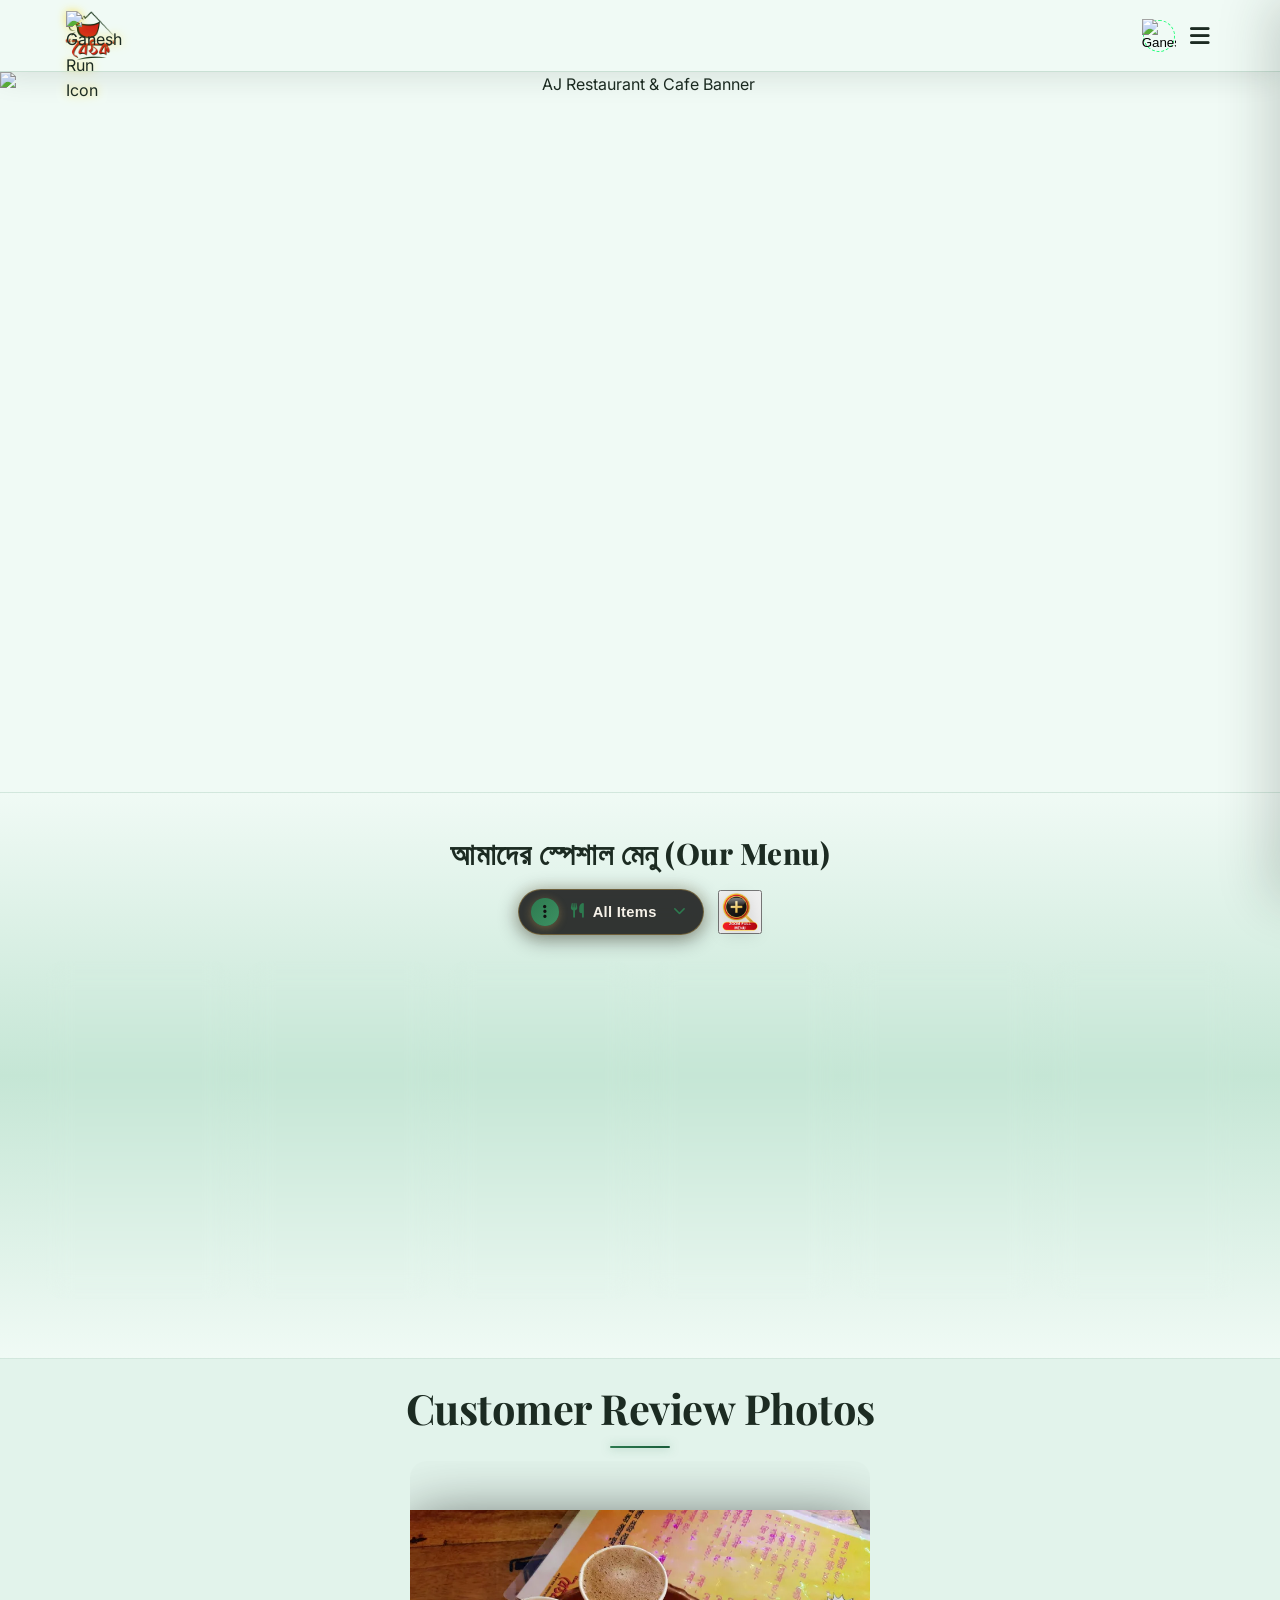
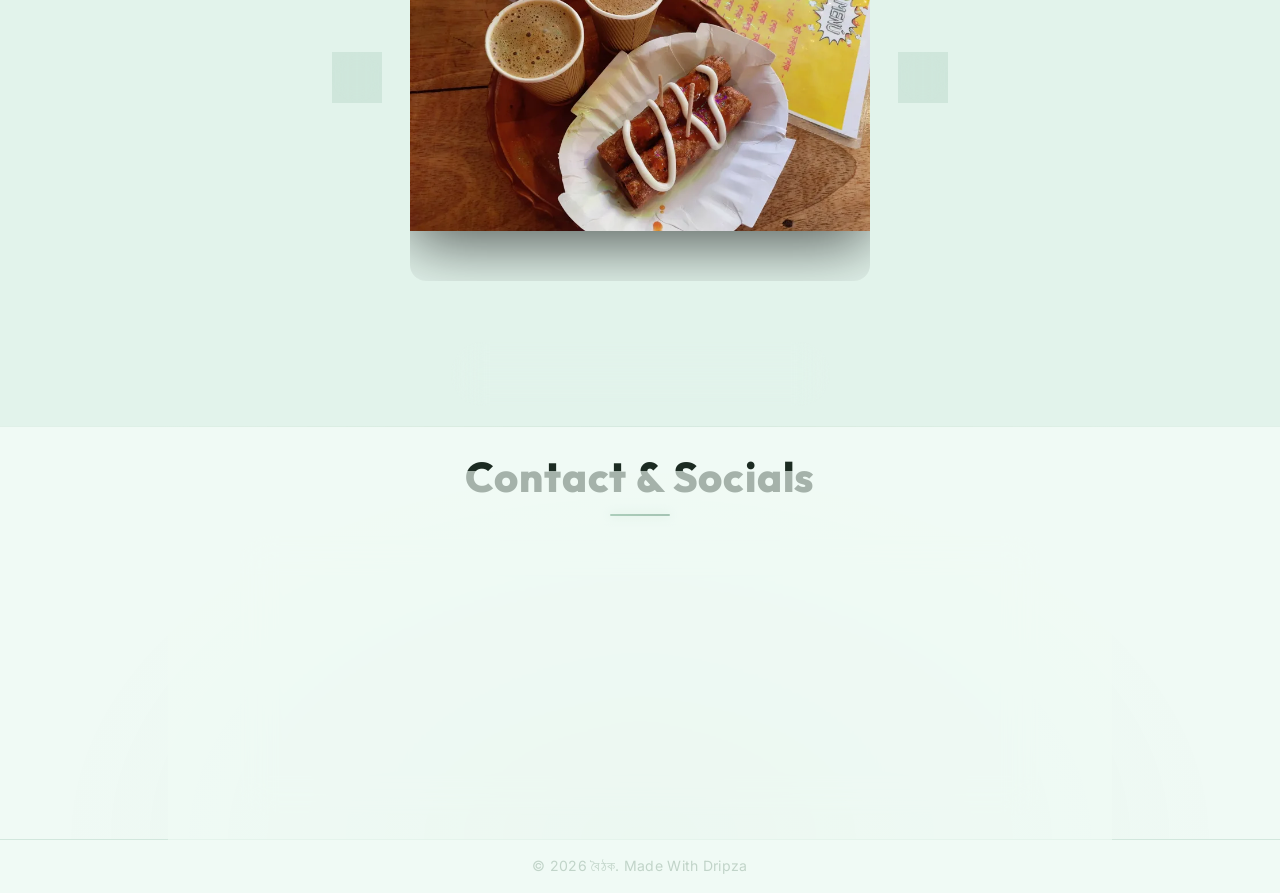
==== index.html @ b6c783b9 "Add clear search button in menu popup" ====
﻿<!DOCTYPE html>
<html lang="bn">
<head>
    <meta charset="UTF-8">
    <meta name="viewport" content="width=device-width, initial-scale=1.0">
    <title>বৈঠক</title>
    <link rel="icon" type="image/png" href="assets/boithok_logo.webp">
    <link href="https://fonts.googleapis.com/css2?family=Playfair+Display:wght@400;600;700;800&family=Outfit:wght@300;400;600;800&family=Inter:wght@300;400;500;600&display=swap" rel="stylesheet">
    <link rel="stylesheet" href="https://cdnjs.cloudflare.com/ajax/libs/font-awesome/6.4.0/css/all.min.css">
    <link rel="stylesheet" href="styles.css?v=1.3">
</head>
<body class="no-scroll">
    <!-- Preloader Screen -->
    <div id="preloader">
        <div class="preloader-content">
            <h1 class="preloader-title">Welcome to <br><span class="highlight">বৈঠক</span></h1>
            <div class="preloader-loader">
                <div class="loader-bar"></div>
            </div>
        </div>
    </div>
    <!-- Navbar -->
    <nav class="navbar">
        <div class="logo-container">
            <img src="assets/boithok_logo.webp" alt="বৈঠক Logo" class="logo-brand-img">
            <div class="logo-text-wrapper">
                <span class="animated-football-header" title="Ganesh Chaturthi Special">
                    <img src="assets/ganesh_run_icon.webp" alt="Ganesh Run Icon" style="object-fit: contain; filter: drop-shadow(0 0 5px rgba(255, 215, 0, 0.6));">
                </span>
                <span class="logo-text">বৈঠক</span>
            </div>
        </div>
        <span class="rath-yatra-header-text">শুভ বিশ্বকর্মা পূজা!</span>
        <ul class="nav-links">
            <li><a href="#home">Home</a></li>
            <li><a href="#menu">Menu</a></li>
            <li><a href="#reviews">Reviews</a></li>
            <li><a href="#contact">Contact</a></li>
        </ul>
        <div class="navbar-actions">
            <!-- Rakhi Purnima Button for Poster -->
            <button class="fifa-btn" id="open-promo-modal-direct-btn" title="Show Ganesh Chaturthi Special Poster">
                <div class="fifa-container">
                    <div class="fifa-magic-ring"></div>
                    <img src="assets/ganesh_icon.webp" alt="Ganesh Special" class="fifa-svg" style="object-fit: contain;">
                </div>
            </button>
            
            <div class="hamburger">
                <i class="fas fa-bars"></i>
            </div>
        </div>
    </nav>

    <!-- Hero Section -->
    <section id="home" class="hero">
        <div class="hero-bg banner-box">
            <img src="assets/aj_restaurant_banner_1.webp" alt="AJ Restaurant & Cafe Banner" class="active">
            <img src="assets/banner_1.webp" alt="বৈঠক Banner 1">
            <img src="assets/banner_2.webp" alt="বৈঠক Banner 2">
            <img src="assets/banner_3.webp" alt="বৈঠক Banner 3">
            <img src="assets/banner_4.webp" alt="বৈঠক Banner 4">
            <img src="assets/banner_5.webp" alt="বৈঠক Banner 5">
            <img src="assets/banner_6.webp" alt="বৈঠক Banner 6">
            <img src="assets/banner_7.webp" alt="বৈঠক Banner 7">
            <img src="assets/banner_8.webp" alt="বৈঠক Banner 8">
            <img src="assets/banner_9.webp" alt="বৈঠক Banner 9">
            <div class="overlay"></div>
        </div>
        <!-- Click/Hover Zones for Banner Control -->
        <div class="hero-nav-zone left-zone" title="Previous Image"></div>
        <div class="hero-nav-zone right-zone" title="Next Image"></div>
    </section>

                <!-- Digital Restaurant Menu Section -->
    <section id="menu" class="main-menu-section">
        <div class="menu-header-wrapper">
            <div class="menu-eyebrow-container">
                <span class="menu-eyebrow">আমাদের স্পেশাল মেনু (Our Menu)</span>
            </div>
        </div>

        <!-- Menu Category Filter Tabs -->
                <!-- Menu Category Filter Dropdown (Three-Dot Filter Menu) -->
        <!-- Menu Filter and Zoom Controls Row -->
        <div class="menu-filter-controls-row">
            <div class="menu-filter-dropdown-wrapper" id="main-menu-filter-dropdown-wrapper">
            <button type="button" class="menu-filter-dots-btn" id="main-menu-filter-dots-btn" aria-expanded="false" aria-haspopup="true" title="Filter Menu">
                <span class="three-dots-icon-box">
                    <i class="fas fa-ellipsis-v"></i>
                </span>
                <span class="current-filter-label" id="main-current-filter-label">
                    <i class="fas fa-utensils"></i>
                    <span>All Items</span>
                </span>
                <i class="fas fa-chevron-down filter-dropdown-arrow"></i>
            </button>

            <!-- Dropdown List of Category Filter Options -->
            <div class="menu-filter-dropdown-menu" id="main-menu-filter-dropdown-menu">
                <div class="menu-filter-dropdown-header">
                    <span><i class="fas fa-filter"></i> Filter Category</span>
                </div>
                <div class="menu-filter-dropdown-list">
                    <button type="button" class="menu-tab-btn active" data-category="all">
                        <span class="tab-btn-content">
                            <i class="fas fa-utensils tab-icon"></i>
                            <span class="tab-title">All Items</span>
                        </span>
                        <i class="fas fa-check active-indicator-icon"></i>
                    </button>
                    <button type="button" class="menu-tab-btn" data-category="thali">
                        <span class="tab-btn-content">
                            <i class="fas fa-bowl-rice tab-icon"></i>
                            <span class="tab-title">Bengali Thali</span>
                        </span>
                        <i class="fas fa-check active-indicator-icon"></i>
                    </button>
                    <button type="button" class="menu-tab-btn" data-category="snacks">
                        <span class="tab-btn-content">
                            <i class="fas fa-burger tab-icon"></i>
                            <span class="tab-title">Breakfast & Snacks</span>
                        </span>
                        <i class="fas fa-check active-indicator-icon"></i>
                    </button>
                    <button type="button" class="menu-tab-btn" data-category="beverages">
                        <span class="tab-btn-content">
                            <i class="fas fa-mug-hot tab-icon"></i>
                            <span class="tab-title">Tea & Coffee</span>
                        </span>
                        <i class="fas fa-check active-indicator-icon"></i>
                    </button>
                    <button type="button" class="menu-tab-btn" data-category="extras">
                        <span class="tab-btn-content">
                            <i class="fas fa-plate-wheat tab-icon"></i>
                            <span class="tab-title">Sides & Extras</span>
                        </span>
                        <i class="fas fa-check active-indicator-icon"></i>
                    </button>
                </div>
            </div>
        </div>

            <!-- Zoom Full Menu Button on Right Side of Filter -->
            <button type="button" class="menu-zoom-img-btn" id="open-full-menu-modal-btn" title="Open Complete Menu Card (সম্পূর্ণ মেনু)">
                    <img src="assets/zoom_full_menu_icon.webp" alt="Zoom Full Menu" class="zoom-full-menu-img">
                </button>
        </div>
        

        <!-- Menu Cards Horizontal Side-Scroll Wrapper -->
        <div class="main-menu-scroll-wrapper">
            <div class="main-menu-scroll-track" id="main-restaurant-menu-scroll">
                
                <!-- 1. Chicken Thali -->
                <div class="food-menu-card" data-category="thali">
                    <div class="food-card-badge bestseller">Bestseller</div>
                    <div class="food-card-img-box">
                        <img src="assets/menu_chicken_thali.webp" alt="Chicken Thali" loading="lazy">
                    </div>
                    <div class="food-card-body">
                        <h3 class="food-title">Chicken Thali</h3>
                        <span class="bengali-title">চিকেন থালি</span>
                        <span class="food-price">₹199</span>
                        <a href="https://wa.me/919999999999?text=Hi%20%E0%A6%AC%E0%A7%88%E0%A6%A0%E0%A6%95,%20I%20want%20to%20order%20Chicken%20Thali%20(₹199)" target="_blank" class="food-order-btn">
                            <i class="fab fa-whatsapp"></i> Order
                        </a>
                    </div>
                </div>

                <!-- 2. Fish Thali -->
                <div class="food-menu-card" data-category="thali">
                    <div class="food-card-badge popular">Popular</div>
                    <div class="food-card-img-box">
                        <img src="assets/menu_fish_thali.webp" alt="Fish Thali" loading="lazy">
                    </div>
                    <div class="food-card-body">
                        <h3 class="food-title">Fish Thali</h3>
                        <span class="bengali-title">মাছ থালি</span>
                        <span class="food-price">₹180</span>
                        <a href="https://wa.me/919999999999?text=Hi%20%E0%A6%AC%E0%A7%88%E0%A6%A0%E0%A6%95,%20I%20want%20to%20order%20Fish%20Thali%20(₹180)" target="_blank" class="food-order-btn">
                            <i class="fab fa-whatsapp"></i> Order
                        </a>
                    </div>
                </div>

                <!-- 3. Egg Thali -->
                <div class="food-menu-card" data-category="thali">
                    <div class="food-card-badge special">Favorite</div>
                    <div class="food-card-img-box">
                        <img src="assets/menu_egg_thali.webp" alt="Egg Thali" loading="lazy">
                    </div>
                    <div class="food-card-body">
                        <h3 class="food-title">Egg Thali</h3>
                        <span class="bengali-title">ডিম থালি</span>
                        <span class="food-price">₹160</span>
                        <a href="https://wa.me/919999999999?text=Hi%20%E0%A6%AC%E0%A7%88%E0%A6%A0%E0%A6%95,%20I%20want%20to%20order%20Egg%20Thali%20(₹160)" target="_blank" class="food-order-btn">
                            <i class="fab fa-whatsapp"></i> Order
                        </a>
                    </div>
                </div>

                <!-- 4. Veg Thali -->
                <div class="food-menu-card" data-category="thali">
                    <div class="food-card-badge pure-veg">Pure Veg</div>
                    <div class="food-card-img-box">
                        <img src="assets/menu_veg_thali.webp" alt="Veg Thali" loading="lazy">
                    </div>
                    <div class="food-card-body">
                        <h3 class="food-title">Veg Thali</h3>
                        <span class="bengali-title">ভেজ থালি</span>
                        <span class="food-price">₹140</span>
                        <a href="https://wa.me/919999999999?text=Hi%20%E0%A6%AC%E0%A7%88%E0%A6%A0%E0%A6%95,%20I%20want%20to%20order%20Veg%20Thali%20(₹140)" target="_blank" class="food-order-btn">
                            <i class="fab fa-whatsapp"></i> Order
                        </a>
                    </div>
                </div>

                <!-- 5. Butter Dal Fry -->
                <div class="food-menu-card" data-category="extras">
                    <div class="food-card-badge chef">Chef Special</div>
                    <div class="food-card-img-box">
                        <img src="assets/menu_butter_dal_fry.webp" alt="Butter Dal Fry" loading="lazy">
                    </div>
                    <div class="food-card-body">
                        <h3 class="food-title">Butter Dal Fry</h3>
                        <span class="bengali-title">বাটার ডাল ফ্রাই</span>
                        <span class="food-price">₹150</span>
                        <a href="https://wa.me/919999999999?text=Hi%20%E0%A6%AC%E0%A7%88%E0%A6%A0%E0%A6%95,%20I%20want%20to%20order%20Butter%20Dal%20Fry%20(₹150)" target="_blank" class="food-order-btn">
                            <i class="fab fa-whatsapp"></i> Order
                        </a>
                    </div>
                </div>

                <!-- 6. Chicken Nuggets -->
                <div class="food-menu-card" data-category="snacks">
                    <div class="food-card-badge popular">6 Pcs</div>
                    <div class="food-card-img-box">
                        <img src="assets/menu_chicken_nuggets.webp" alt="Chicken Nuggets" loading="lazy">
                    </div>
                    <div class="food-card-body">
                        <h3 class="food-title">Chicken Nuggets</h3>
                        <span class="bengali-title">চিকেন নাগেটস (6P)</span>
                        <span class="food-price">₹200</span>
                        <a href="https://wa.me/919999999999?text=Hi%20%E0%A6%AC%E0%A7%88%E0%A6%A0%E0%A6%95,%20I%20want%20to%20order%20Chicken%20Nuggets%20(₹200)" target="_blank" class="food-order-btn">
                            <i class="fab fa-whatsapp"></i> Order
                        </a>
                    </div>
                </div>

                <!-- 7. Aloo Tikki -->
                <div class="food-menu-card" data-category="snacks">
                    <div class="food-card-badge pure-veg">Big Size</div>
                    <div class="food-card-img-box">
                        <img src="assets/menu_aloo_tikki.webp" alt="Aloo Tikki Big Size" loading="lazy">
                    </div>
                    <div class="food-card-body">
                        <h3 class="food-title">Aloo Tikki 6P</h3>
                        <span class="bengali-title">আলু টিক্কি (6P)</span>
                        <span class="food-price">₹180</span>
                        <a href="https://wa.me/919999999999?text=Hi%20%E0%A6%AC%E0%A7%88%E0%A6%A0%E0%A6%95,%20I%20want%20to%20order%20Aloo%20Tikki%20(₹180)" target="_blank" class="food-order-btn">
                            <i class="fab fa-whatsapp"></i> Order
                        </a>
                    </div>
                </div>

                <!-- 8. Egg Maggie -->
                <div class="food-menu-card" data-category="snacks">
                    <div class="food-card-badge popular">Hot</div>
                    <div class="food-card-img-box">
                        <img src="assets/menu_egg_maggie.webp" alt="Egg Maggie" loading="lazy">
                    </div>
                    <div class="food-card-body">
                        <h3 class="food-title">Egg Maggie</h3>
                        <span class="bengali-title">এগ ম্যাগি</span>
                        <span class="food-price">₹80</span>
                        <a href="https://wa.me/919999999999?text=Hi%20%E0%A6%AC%E0%A7%88%E0%A6%A0%E0%A6%95,%20I%20want%20to%20order%20Egg%20Maggie%20(₹80)" target="_blank" class="food-order-btn">
                            <i class="fab fa-whatsapp"></i> Order
                        </a>
                    </div>
                </div>

                <!-- 9. Veg Maggie -->
                <div class="food-menu-card" data-category="snacks">
                    <div class="food-card-badge pure-veg">Veg</div>
                    <div class="food-card-img-box">
                        <img src="assets/menu_egg_maggie.webp" alt="Veg Maggie" loading="lazy">
                    </div>
                    <div class="food-card-body">
                        <h3 class="food-title">Veg Maggie</h3>
                        <span class="bengali-title">ভেজ ম্যাগি</span>
                        <span class="food-price">₹60</span>
                        <a href="https://wa.me/919999999999?text=Hi%20%E0%A6%AC%E0%A7%88%E0%A6%A0%E0%A6%95,%20I%20want%20to%20order%20Veg%20Maggie%20(₹60)" target="_blank" class="food-order-btn">
                            <i class="fab fa-whatsapp"></i> Order
                        </a>
                    </div>
                </div>

                <!-- 10. Bread Omelette -->
                <div class="food-menu-card" data-category="snacks">
                    <div class="food-card-badge special">Breakfast</div>
                    <div class="food-card-img-box">
                        <img src="assets/menu6.webp" alt="Bread Omelette Jam Butter" loading="lazy">
                    </div>
                    <div class="food-card-body">
                        <h3 class="food-title">Bread Omelette</h3>
                        <span class="bengali-title">ব্রেড ওমলেট / জ্যাম</span>
                        <span class="food-price">₹60</span>
                        <a href="https://wa.me/919999999999?text=Hi%20%E0%A6%AC%E0%A7%88%E0%A6%A0%E0%A6%95,%20I%20want%20to%20order%20Bread%20Omelette%20(₹60)" target="_blank" class="food-order-btn">
                            <i class="fab fa-whatsapp"></i> Order
                        </a>
                    </div>
                </div>

                <!-- 11. Chai & Coffee -->
                <div class="food-menu-card" data-category="beverages">
                    <div class="food-card-badge special">Hot</div>
                    <div class="food-card-img-box">
                        <img src="assets/menu_tea_coffee.webp" alt="Coffee" loading="lazy">
                    </div>
                    <div class="food-card-body">
                        <h3 class="food-title">Milk / Black Coffee</h3>
                        <span class="bengali-title">কফি (Min 2 Cup)</span>
                        <span class="food-price">₹50</span>
                        <a href="https://wa.me/919999999999?text=Hi%20%E0%A6%AC%E0%A7%88%E0%A6%A0%E0%A6%95,%20I%20want%20to%20order%20Coffee" target="_blank" class="food-order-btn">
                            <i class="fab fa-whatsapp"></i> Order
                        </a>
                    </div>
                </div>

                <!-- 12. Milk / Black Tea -->
                <div class="food-menu-card" data-category="beverages">
                    <div class="food-card-badge bestseller">Chai</div>
                    <div class="food-card-img-box">
                        <img src="assets/menu_tea_coffee.webp" alt="Tea" loading="lazy">
                    </div>
                    <div class="food-card-body">
                        <h3 class="food-title">Black / Milk Tea</h3>
                        <span class="bengali-title">চা (Min 2 Cup)</span>
                        <span class="food-price">₹25</span>
                        <a href="https://wa.me/919999999999?text=Hi%20%E0%A6%AC%E0%A7%88%E0%A6%A0%E0%A6%95,%20I%20want%20to%20order%20Tea" target="_blank" class="food-order-btn">
                            <i class="fab fa-whatsapp"></i> Order
                        </a>
                    </div>
                </div>

                <!-- 13. Green Tea -->
                <div class="food-menu-card" data-category="beverages">
                    <div class="food-card-badge pure-veg">Healthy</div>
                    <div class="food-card-img-box">
                        <img src="assets/menu_tea_coffee.webp" alt="Green Tea" loading="lazy">
                    </div>
                    <div class="food-card-body">
                        <h3 class="food-title">Green Tea</h3>
                        <span class="bengali-title">গ্রিন টি (Min 2 Cup)</span>
                        <span class="food-price">₹40</span>
                        <a href="https://wa.me/919999999999?text=Hi%20%E0%A6%AC%E0%A7%88%E0%A6%A0%E0%A6%95,%20I%20want%20to%20order%20Green%20Tea" target="_blank" class="food-order-btn">
                            <i class="fab fa-whatsapp"></i> Order
                        </a>
                    </div>
                </div>

                <!-- 14. Extra Chicken 4P -->
                <div class="food-menu-card" data-category="extras">
                    <div class="food-card-badge popular">4 Pcs</div>
                    <div class="food-card-img-box">
                        <img src="assets/menu_chicken_thali.webp" alt="Extra Chicken" loading="lazy">
                    </div>
                    <div class="food-card-body">
                        <h3 class="food-title">Extra Chicken (4P)</h3>
                        <span class="bengali-title">চিকেন কারি (4P)</span>
                        <span class="food-price">₹180</span>
                        <a href="https://wa.me/919999999999?text=Hi%20%E0%A6%AC%E0%A7%88%E0%A6%A0%E0%A6%95,%20I%20want%20to%20order%20Extra%20Chicken%204P%20(₹180)" target="_blank" class="food-order-btn">
                            <i class="fab fa-whatsapp"></i> Order
                        </a>
                    </div>
                </div>

                <!-- 15. Extra Mutton 1P -->
                <div class="food-menu-card" data-category="extras">
                    <div class="food-card-badge special">Special</div>
                    <div class="food-card-img-box">
                        <img src="assets/menu3.webp" alt="Extra Mutton" loading="lazy">
                    </div>
                    <div class="food-card-body">
                        <h3 class="food-title">Extra Mutton (1P)</h3>
                        <span class="bengali-title">মটন (স্পেশাল অর্ডার)</span>
                        <span class="food-price">₹80</span>
                        <a href="https://wa.me/919999999999?text=Hi%20%E0%A6%AC%E0%A7%88%E0%A6%A0%E0%A6%95,%20I%20want%20to%20order%20Extra%20Mutton%20(₹80)" target="_blank" class="food-order-btn">
                            <i class="fab fa-whatsapp"></i> Order
                        </a>
                    </div>
                </div>

                <!-- 16. Extra Fish 1P -->
                <div class="food-menu-card" data-category="extras">
                    <div class="food-card-badge popular">1 Pc</div>
                    <div class="food-card-img-box">
                        <img src="assets/menu_fish_thali.webp" alt="Extra Fish" loading="lazy">
                    </div>
                    <div class="food-card-body">
                        <h3 class="food-title">Extra Fish (1P)</h3>
                        <span class="bengali-title">মাছ ১ পিস</span>
                        <span class="food-price">₹80</span>
                        <a href="https://wa.me/919999999999?text=Hi%20%E0%A6%AC%E0%A7%88%E0%A6%A0%E0%A6%95,%20I%20want%20to%20order%20Extra%20Fish%20(₹80)" target="_blank" class="food-order-btn">
                            <i class="fab fa-whatsapp"></i> Order
                        </a>
                    </div>
                </div>

                <!-- 17. Green Salad -->
                <div class="food-menu-card" data-category="extras">
                    <div class="food-card-badge pure-veg">Fresh</div>
                    <div class="food-card-img-box">
                        <img src="assets/menu_veg_thali.webp" alt="Green Salad" loading="lazy">
                    </div>
                    <div class="food-card-body">
                        <h3 class="food-title">Green Salad</h3>
                        <span class="bengali-title">গ্রিন স্যালাড</span>
                        <span class="food-price">₹100</span>
                        <a href="https://wa.me/919999999999?text=Hi%20%E0%A6%AC%E0%A7%88%E0%A6%A0%E0%A6%95,%20I%20want%20to%20order%20Green%20Salad%20(₹100)" target="_blank" class="food-order-btn">
                            <i class="fab fa-whatsapp"></i> Order
                        </a>
                    </div>
                </div>

                <!-- 18. Extra Egg (2P) -->
                <div class="food-menu-card" data-category="extras">
                    <div class="food-card-badge special">2 Pcs</div>
                    <div class="food-card-img-box">
                        <img src="assets/menu_egg_thali.webp" alt="Extra Egg 2P" loading="lazy">
                    </div>
                    <div class="food-card-body">
                        <h3 class="food-title">Extra Egg (2P)</h3>
                        <span class="bengali-title">ডিম (২ পিস)</span>
                        <span class="food-price">₹50</span>
                        <a href="https://wa.me/919999999999?text=Hi%20%E0%A6%AC%E0%A7%88%E0%A6%A0%E0%A6%95,%20I%20want%20to%20order%20Extra%20Egg%202P%20(₹50)" target="_blank" class="food-order-btn">
                            <i class="fab fa-whatsapp"></i> Order
                        </a>
                    </div>
                </div>

                <!-- 19. Extra Rice -->
                <div class="food-menu-card" data-category="extras">
                    <div class="food-card-badge popular">1 Plate</div>
                    <div class="food-card-img-box">
                        <img src="assets/menu_veg_thali.webp" alt="Extra Rice" loading="lazy">
                    </div>
                    <div class="food-card-body">
                        <h3 class="food-title">Extra Rice</h3>
                        <span class="bengali-title">এক্সট্রা ভাত</span>
                        <span class="food-price">₹50</span>
                        <a href="https://wa.me/919999999999?text=Hi%20%E0%A6%AC%E0%A7%88%E0%A6%A0%E0%A6%95,%20I%20want%20to%20order%20Extra%20Rice%20(₹50)" target="_blank" class="food-order-btn">
                            <i class="fab fa-whatsapp"></i> Order
                        </a>
                    </div>
                </div>

                <!-- 20. Extra Misti / Papad / Roti -->
                <div class="food-menu-card" data-category="extras">
                    <div class="food-card-badge pure-veg">Per Pc</div>
                    <div class="food-card-img-box">
                        <img src="assets/menu2.webp" alt="Extra Misti Papad Roti" loading="lazy">
                    </div>
                    <div class="food-card-body">
                        <h3 class="food-title">Extra Misti / Papad / Roti</h3>
                        <span class="bengali-title">মিষ্টি / পাঁপড় / রুটি</span>
                        <span class="food-price">₹10</span>
                        <a href="https://wa.me/919999999999?text=Hi%20%E0%A6%AC%E0%A7%88%E0%A6%A0%E0%A6%95,%20I%20want%20to%20order%20Extra%20Misti%20Papad%20Roti%20(₹10)" target="_blank" class="food-order-btn">
                            <i class="fab fa-whatsapp"></i> Order
                        </a>
                    </div>
                </div>

                <!-- 21. Extra Sabji / Dal / Vaji -->
                <div class="food-menu-card" data-category="extras">
                    <div class="food-card-badge pure-veg">Side Bowl</div>
                    <div class="food-card-img-box">
                        <img src="assets/menu_butter_dal_fry.webp" alt="Extra Sabji Dal Vaji" loading="lazy">
                    </div>
                    <div class="food-card-body">
                        <h3 class="food-title">Extra Sabji / Dal / Vaji</h3>
                        <span class="bengali-title">সবজি / ডাল / ভাজি</span>
                        <span class="food-price">₹30</span>
                        <a href="https://wa.me/919999999999?text=Hi%20%E0%A6%AC%E0%A7%88%E0%A6%A0%E0%A6%95,%20I%20want%20to%20order%20Extra%20Sabji%20Dal%20Vaji%20(₹30)" target="_blank" class="food-order-btn">
                            <i class="fab fa-whatsapp"></i> Order
                        </a>
                    </div>
                </div>

                <!-- 18. Water Bottle -->
                <div class="food-menu-card" data-category="beverages">
                    <div class="food-card-badge pure-veg">Mineral</div>
                    <div class="food-card-img-box">
                        <img src="assets/menu5.webp" alt="Water Bottle" loading="lazy">
                    </div>
                    <div class="food-card-body">
                        <h3 class="food-title">Water Bottle</h3>
                        <span class="bengali-title">জল 1L / 2L</span>
                        <span class="food-price">₹20 / ₹30</span>
                        <a href="https://wa.me/919999999999?text=Hi%20%E0%A6%AC%E0%A7%88%E0%A6%A0%E0%A6%95,%20I%20want%20to%20order%20Water%20Bottle" target="_blank" class="food-order-btn">
                            <i class="fab fa-whatsapp"></i> Order
                        </a>
                    </div>
                </div>

            </div>
        </div>
    </section>

    <!-- Reviews Section (Photo Gallery) -->
    <section id="reviews" class="reviews-section">
        <h2 class="section-title">Customer Review Photos</h2>
        <div class="reviews-slider-container">
            <div class="reviews-slider">
                <div class="review-slide active">
                    <img src="assets/review_1.webp" alt="Customer Review 1">
                </div>
                <div class="review-slide">
                    <img src="assets/review_2.webp" alt="Customer Review 2">
                </div>
                <div class="review-slide">
                    <img src="assets/review_3.webp" alt="Customer Review 3">
                </div>
                <div class="review-slide">
                    <img src="assets/review_4.webp" alt="Customer Review 4">
                </div>
                <div class="review-slide">
                    <img src="assets/review_5.webp" alt="Customer Review 5">
                </div>
                <div class="review-slide">
                    <img src="assets/review_6.webp" alt="Customer Review 6">
                </div>
                <div class="review-slide">
                    <img src="assets/review_7.webp" alt="Customer Review 7">
                </div>
                <div class="review-slide">
                    <img src="assets/review_8.webp" alt="Customer Review 8">
                </div>
                <div class="review-slide">
                    <img src="assets/review_9.webp" alt="Customer Review 9">
                </div>
                <div class="review-slide">
                    <img src="assets/review_10.webp" alt="Customer Review 10">
                </div>
                <div class="review-slide">
                    <img src="assets/review_11.webp" alt="Customer Review 11">
                </div>
                <div class="review-slide">
                    <img src="assets/review_12.webp" alt="Customer Review 12">
                </div>
                <div class="review-slide">
                    <img src="assets/review_13.webp" alt="Customer Review 13">
                </div>
            </div>
            
            <!-- Slider Controls -->
            <button class="slider-btn prev-btn"><i class="fas fa-chevron-left"></i></button>
            <button class="slider-btn next-btn"><i class="fas fa-chevron-right"></i></button>
            
            <!-- Slider Dots -->
            <div class="slider-dots">
                <!-- Dynamically generated by JavaScript -->
            </div>
        </div>
        <div style="text-align: center; margin-top: 3rem;">
            <div class="reviews-cta-wrapper">
            <a href="https://maps.app.goo.gl/VpXoUckqQpxxq5zLA" target="_blank" class="modern-maps-btn" title="Open Google Maps Gallery">
                <span class="maps-icon-badge"><i class="fas fa-map-marked-alt"></i></span>
                <span class="maps-btn-text">View All Photos on Google Maps</span>
                <span class="maps-arrow-circle"><i class="fas fa-arrow-right"></i></span>
            </a>
        </div>
        </div>
    </section>

    <!-- Contact & Footer -->
    <section id="contact" class="contact-section">
        <h2 class="section-title">Contact & Socials</h2>
        <div class="contact-container glassmorphism">
            <div class="contact-info">
                <h2>Visit Us</h2>
                <div class="info-item">
                    <a href="https://maps.app.goo.gl/9QzuvpyuZqcTHoP17" target="_blank" style="color: inherit; text-decoration: none; display: flex; align-items: center; gap: 15px;">
                        <i class="fas fa-map-marker-alt"></i>
                        <p>C959+PJ2, Ramsitapara, Nabadwip, West Bengal 741302</p>
                    </a>
                </div>
                <div class="info-item">
                    <a href="tel:+919999999999" style="color: inherit; text-decoration: none; display: flex; align-items: center; gap: 15px;">
                        <i class="fas fa-phone-alt"></i>
                        <p>+91 9999999999</p>
                    </a>
                </div>
                <div class="info-item">
                    <a href="mailto:hello@boithok.com" style="color: inherit; text-decoration: none; display: flex; align-items: center; gap: 15px;">
                        <i class="fas fa-envelope"></i>
                        <p>hello@boithok.com</p>
                    </a>
                </div>
            </div>
            <div class="social-links">
                <h2>Follow Us</h2>
                <div class="social-icons">
                    <a href="#" class="social-icon"><i class="fab fa-instagram"></i></a>
                    <a href="#" class="social-icon"><i class="fab fa-facebook-f"></i></a>
                    <a href="#" class="social-icon"><i class="fab fa-youtube"></i></a>
                    <a href="https://wa.me/919999999999" target="_blank" class="social-icon"><i class="fab fa-whatsapp"></i></a>
                    <a href="https://maps.app.goo.gl/9QzuvpyuZqcTHoP17" target="_blank" class="social-icon"><i class="fas fa-map-marker-alt"></i></a>
                </div>
            </div>
        </div>
    </section>

    <footer>
        <p>&copy; 2026 বৈঠক. Made With Dripza</p>
    </footer>



    <!-- Full Menu Interactive Modal -->
    <div class="full-menu-modal" id="full-menu-modal" aria-hidden="true">
        <div class="full-menu-modal-overlay" id="full-menu-modal-overlay"></div>
        <div class="full-menu-modal-container">
            <!-- Modal Sticky Top Header Container (Header + Hero Title + Search + Category Tabs) -->
            <div class="full-menu-modal-top-section">
                <!-- Modal Header -->
                <div class="full-menu-modal-header">
                    <div class="full-menu-modal-header-left">
                        <button class="menu-modal-close-btn" id="close-full-menu-modal-btn" aria-label="Close Full Menu">
                            <i class="fas fa-arrow-left"></i> <span>Back</span>
                        </button>
                        <div class="full-menu-modal-title">
                            বৈঠক
                        </div>
                    </div>
                    <div class="full-menu-modal-header-right">
                        <a href="#modal-order-timings" class="menu-modal-timing-btn" id="modal-timing-btn" title="Order Timings">
                            <i class="fas fa-clock"></i> <span>Timings</span>
                        </a>
                        <a href="tel:919999999999" class="menu-modal-call-btn">
                            <i class="fas fa-phone-alt"></i> <span>919999999999</span>
                        </a>
                        <button class="menu-modal-close-icon-btn" id="close-full-menu-icon-btn" aria-label="Close">
                            <i class="fas fa-times"></i>
                        </button>
                    </div>
                </div>

                <!-- Modal Hero Header -->
                <div class="full-menu-hero">
                    <h1>Complete Menu Card <span class="bengali-heading">আমাদের সম্পূর্ণ ডিজিটাল মেনু</span></h1>
                </div>

                <!-- Search Bar & Category Filter Tabs -->
                <div class="menu-control-bar">
                    

                    <!-- Modal Category Filter Dropdown (Three-Dot Filter Menu) -->
                    <div class="menu-filter-dropdown-wrapper" id="modal-menu-filter-dropdown-wrapper">
            <button type="button" class="menu-filter-dots-btn" id="modal-menu-filter-dots-btn" aria-expanded="false" aria-haspopup="true" title="Filter Menu">
                <span class="three-dots-icon-box">
                    <i class="fas fa-ellipsis-v"></i>
                </span>
                <span class="current-filter-label" id="modal-current-filter-label">
                    <i class="fas fa-utensils"></i>
                    <span>All Items</span>
                </span>
                <i class="fas fa-chevron-down filter-dropdown-arrow"></i>
            </button>

            <!-- Dropdown List of Category Filter Options -->
            <div class="menu-filter-dropdown-menu" id="modal-menu-filter-dropdown-menu">
                <div class="menu-filter-dropdown-header">
                    <span><i class="fas fa-filter"></i> Filter Category</span>
                </div>
                <div class="menu-filter-dropdown-list">
                    <button type="button" class="menu-tab-btn active" data-category="all">
                        <span class="tab-btn-content">
                            <i class="fas fa-utensils tab-icon"></i>
                            <span class="tab-title">All Items</span>
                        </span>
                        <i class="fas fa-check active-indicator-icon"></i>
                    </button>
                    <button type="button" class="menu-tab-btn" data-category="thali">
                        <span class="tab-btn-content">
                            <i class="fas fa-bowl-rice tab-icon"></i>
                            <span class="tab-title">Bengali Thali</span>
                        </span>
                        <i class="fas fa-check active-indicator-icon"></i>
                    </button>
                    <button type="button" class="menu-tab-btn" data-category="snacks">
                        <span class="tab-btn-content">
                            <i class="fas fa-burger tab-icon"></i>
                            <span class="tab-title">Breakfast & Snacks</span>
                        </span>
                        <i class="fas fa-check active-indicator-icon"></i>
                    </button>
                    <button type="button" class="menu-tab-btn" data-category="beverages">
                        <span class="tab-btn-content">
                            <i class="fas fa-mug-hot tab-icon"></i>
                            <span class="tab-title">Tea & Coffee</span>
                        </span>
                        <i class="fas fa-check active-indicator-icon"></i>
                    </button>
                    <button type="button" class="menu-tab-btn" data-category="extras">
                        <span class="tab-btn-content">
                            <i class="fas fa-plate-wheat tab-icon"></i>
                            <span class="tab-title">Sides & Extras</span>
                        </span>
                        <i class="fas fa-check active-indicator-icon"></i>
                    </button>
                </div>
            </div>
                </div>

                    <div class="search-box-wrapper">
                        <i class="fas fa-search"></i>
                        <input type="text" id="modal-menu-search-input" placeholder="খাবারের নাম লিখে খুঁজুন (Search dishes...)" autocomplete="off">
                        <button type="button" id="modal-menu-search-clear" class="search-clear-btn" aria-label="Clear search" title="à¦®à§à¦›à§‡ à¦«à§‡à¦²à§à¦¨ (Clear)">
                            <i class="fas fa-times"></i>
                        </button>
                    </div>
            </div>
            </div>

            <div class="full-menu-modal-body">
                <!-- Complete Menu Card Grid -->
                <div class="compact-menu-grid-container">
                    <div class="compact-grid" id="modal-full-menu-grid">

                        <!-- 1. Chicken Thali -->
                        <div class="food-menu-card" data-category="thali" data-keywords="chicken thali murgi murgir mangsho rice dal sabji thali">
                            <div class="food-card-badge bestseller">Bestseller</div>
                            <div class="food-card-img-box">
                                <img src="assets/menu_chicken_thali.webp" alt="Chicken Thali" loading="lazy">
                            </div>
                            <div class="food-card-body">
                                <h3 class="food-title">Chicken Thali</h3>
                                <span class="bengali-title">চিকেন থালি</span>
                                <span class="food-price">₹199</span>
                                <a href="https://wa.me/919999999999?text=Hi%20%E0%A6%AC%E0%A7%88%E0%A6%A0%E0%A6%95,%20I%20want%20to%20order%20Chicken%20Thali%20(₹199)" target="_blank" class="food-order-btn">
                                    <i class="fab fa-whatsapp"></i> Order
                                </a>
                            </div>
                        </div>

                        <!-- 2. Fish Thali -->
                        <div class="food-menu-card" data-category="thali" data-keywords="fish thali macher thali mach jhol rui katla rice dal thali">
                            <div class="food-card-badge popular">Popular</div>
                            <div class="food-card-img-box">
                                <img src="assets/menu_fish_thali.webp" alt="Fish Thali" loading="lazy">
                            </div>
                            <div class="food-card-body">
                                <h3 class="food-title">Fish Thali</h3>
                                <span class="bengali-title">মাছ থালি</span>
                                <span class="food-price">₹180</span>
                                <a href="https://wa.me/919999999999?text=Hi%20%E0%A6%AC%E0%A7%88%E0%A6%A0%E0%A6%95,%20I%20want%20to%20order%20Fish%20Thali%20(₹180)" target="_blank" class="food-order-btn">
                                    <i class="fab fa-whatsapp"></i> Order
                                </a>
                            </div>
                        </div>

                        <!-- 3. Egg Thali -->
                        <div class="food-menu-card" data-category="thali" data-keywords="egg thali dimer thali dim kosha rice dal thali">
                            <div class="food-card-badge special">Favorite</div>
                            <div class="food-card-img-box">
                                <img src="assets/menu_egg_thali.webp" alt="Egg Thali" loading="lazy">
                            </div>
                            <div class="food-card-body">
                                <h3 class="food-title">Egg Thali</h3>
                                <span class="bengali-title">ডিম থালি</span>
                                <span class="food-price">₹160</span>
                                <a href="https://wa.me/919999999999?text=Hi%20%E0%A6%AC%E0%A7%88%E0%A6%A0%E0%A6%95,%20I%20want%20to%20order%20Egg%20Thali%20(₹160)" target="_blank" class="food-order-btn">
                                    <i class="fab fa-whatsapp"></i> Order
                                </a>
                            </div>
                        </div>

                        <!-- 4. Veg Thali -->
                        <div class="food-menu-card" data-category="thali" data-keywords="veg thali niramish thali paneer dal sabji rice mishti doi">
                            <div class="food-card-badge pure-veg">Pure Veg</div>
                            <div class="food-card-img-box">
                                <img src="assets/menu_veg_thali.webp" alt="Veg Thali" loading="lazy">
                            </div>
                            <div class="food-card-body">
                                <h3 class="food-title">Veg Thali</h3>
                                <span class="bengali-title">ভেজ থালি</span>
                                <span class="food-price">₹140</span>
                                <a href="https://wa.me/919999999999?text=Hi%20%E0%A6%AC%E0%A7%88%E0%A6%A0%E0%A6%95,%20I%20want%20to%20order%20Veg%20Thali%20(₹140)" target="_blank" class="food-order-btn">
                                    <i class="fab fa-whatsapp"></i> Order
                                </a>
                            </div>
                        </div>

                        <!-- 5. Butter Dal Fry -->
                        <div class="food-menu-card" data-category="extras" data-keywords="butter dal fry yellow dal tadka veg">
                            <div class="food-card-badge chef">Chef Special</div>
                            <div class="food-card-img-box">
                                <img src="assets/menu_butter_dal_fry.webp" alt="Butter Dal Fry" loading="lazy">
                            </div>
                            <div class="food-card-body">
                                <h3 class="food-title">Butter Dal Fry</h3>
                                <span class="bengali-title">বাটার ডাল ফ্রাই</span>
                                <span class="food-price">₹150</span>
                                <a href="https://wa.me/919999999999?text=Hi%20%E0%A6%AC%E0%A7%88%E0%A6%A0%E0%A6%95,%20I%20want%20to%20order%20Butter%20Dal%20Fry%20(₹150)" target="_blank" class="food-order-btn">
                                    <i class="fab fa-whatsapp"></i> Order
                                </a>
                            </div>
                        </div>

                        <!-- 6. Chicken Nuggets (6P) -->
                        <div class="food-menu-card" data-category="snacks" data-keywords="chicken nuggets 6p fried snacks non-veg">
                            <div class="food-card-badge popular">6 Pcs</div>
                            <div class="food-card-img-box">
                                <img src="assets/menu_chicken_nuggets.webp" alt="Chicken Nuggets" loading="lazy">
                            </div>
                            <div class="food-card-body">
                                <h3 class="food-title">Chicken Nuggets</h3>
                                <span class="bengali-title">চিকেন নাগেটস (6P)</span>
                                <span class="food-price">₹200</span>
                                <a href="https://wa.me/919999999999?text=Hi%20%E0%A6%AC%E0%A7%88%E0%A6%A0%E0%A6%95,%20I%20want%20to%20order%20Chicken%20Nuggets%20(₹200)" target="_blank" class="food-order-btn">
                                    <i class="fab fa-whatsapp"></i> Order
                                </a>
                            </div>
                        </div>

                        <!-- 7. Aloo Tikki Big Size (6P) -->
                        <div class="food-menu-card" data-category="snacks" data-keywords="aloo tikki potato cutlet snacks big size veg">
                            <div class="food-card-badge pure-veg">Big Size</div>
                            <div class="food-card-img-box">
                                <img src="assets/menu_aloo_tikki.webp" alt="Aloo Tikki Big Size" loading="lazy">
                            </div>
                            <div class="food-card-body">
                                <h3 class="food-title">Aloo Tikki 6P</h3>
                                <span class="bengali-title">আলু টিক্কি (6P)</span>
                                <span class="food-price">₹180</span>
                                <a href="https://wa.me/919999999999?text=Hi%20%E0%A6%AC%E0%A7%88%E0%A6%A0%E0%A6%95,%20I%20want%20to%20order%20Aloo%20Tikki%20(₹180)" target="_blank" class="food-order-btn">
                                    <i class="fab fa-whatsapp"></i> Order
                                </a>
                            </div>
                        </div>

                        <!-- 8. Egg Maggie -->
                        <div class="food-menu-card" data-category="snacks" data-keywords="egg maggie noodles masala snacks">
                            <div class="food-card-badge popular">Hot</div>
                            <div class="food-card-img-box">
                                <img src="assets/menu_egg_maggie.webp" alt="Egg Maggie" loading="lazy">
                            </div>
                            <div class="food-card-body">
                                <h3 class="food-title">Egg Maggie</h3>
                                <span class="bengali-title">এগ ম্যাগি</span>
                                <span class="food-price">₹80</span>
                                <a href="https://wa.me/919999999999?text=Hi%20%E0%A6%AC%E0%A7%88%E0%A6%A0%E0%A6%95,%20I%20want%20to%20order%20Egg%20Maggie%20(₹80)" target="_blank" class="food-order-btn">
                                    <i class="fab fa-whatsapp"></i> Order
                                </a>
                            </div>
                        </div>

                        <!-- 9. Veg Maggie -->
                        <div class="food-menu-card" data-category="snacks" data-keywords="veg maggie masala noodles snacks vegetarian">
                            <div class="food-card-badge pure-veg">Veg</div>
                            <div class="food-card-img-box">
                                <img src="assets/menu_egg_maggie.webp" alt="Veg Maggie" loading="lazy">
                            </div>
                            <div class="food-card-body">
                                <h3 class="food-title">Veg Maggie</h3>
                                <span class="bengali-title">ভেজ ম্যাগি</span>
                                <span class="food-price">₹60</span>
                                <a href="https://wa.me/919999999999?text=Hi%20%E0%A6%AC%E0%A7%88%E0%A6%A0%E0%A6%95,%20I%20want%20to%20order%20Veg%20Maggie%20(₹60)" target="_blank" class="food-order-btn">
                                    <i class="fab fa-whatsapp"></i> Order
                                </a>
                            </div>
                        </div>

                        <!-- 10. Bread Omelette / Jam / Butter -->
                        <div class="food-menu-card" data-category="snacks" data-keywords="bread omelette jam butter breakfast toast egg">
                            <div class="food-card-badge special">Breakfast</div>
                            <div class="food-card-img-box">
                                <img src="assets/menu6.webp" alt="Bread Omelette Jam Butter" loading="lazy">
                            </div>
                            <div class="food-card-body">
                                <h3 class="food-title">Bread Omelette</h3>
                                <span class="bengali-title">ব্রেড ওমলেট / জ্যাম</span>
                                <span class="food-price">₹60</span>
                                <a href="https://wa.me/919999999999?text=Hi%20%E0%A6%AC%E0%A7%88%E0%A6%A0%E0%A6%95,%20I%20want%20to%20order%20Bread%20Omelette%20(₹60)" target="_blank" class="food-order-btn">
                                    <i class="fab fa-whatsapp"></i> Order
                                </a>
                            </div>
                        </div>

                        <!-- 11. Milk / Black Coffee -->
                        <div class="food-menu-card" data-category="beverages" data-keywords="coffee milk coffee black coffee hot drink beverages espresso">
                            <div class="food-card-badge special">Hot</div>
                            <div class="food-card-img-box">
                                <img src="assets/menu_tea_coffee.webp" alt="Milk and Black Coffee" loading="lazy">
                            </div>
                            <div class="food-card-body">
                                <h3 class="food-title">Milk / Black Coffee</h3>
                                <span class="bengali-title">কফি (Min 2 Cup)</span>
                                <span class="food-price">₹50</span>
                                <a href="https://wa.me/919999999999?text=Hi%20%E0%A6%AC%E0%A7%88%E0%A6%A0%E0%A6%95,%20I%20want%20to%20order%20Coffee" target="_blank" class="food-order-btn">
                                    <i class="fab fa-whatsapp"></i> Order
                                </a>
                            </div>
                        </div>

                        <!-- 12. Black / Milk Tea -->
                        <div class="food-menu-card" data-category="beverages" data-keywords="tea chai milk tea black tea masala chai beverage">
                            <div class="food-card-badge bestseller">Chai</div>
                            <div class="food-card-img-box">
                                <img src="assets/menu_tea_coffee.webp" alt="Black and Milk Tea" loading="lazy">
                            </div>
                            <div class="food-card-body">
                                <h3 class="food-title">Black / Milk Tea</h3>
                                <span class="bengali-title">চা (Min 2 Cup)</span>
                                <span class="food-price">₹25</span>
                                <a href="https://wa.me/919999999999?text=Hi%20%E0%A6%AC%E0%A7%88%E0%A6%A0%E0%A6%95,%20I%20want%20to%20order%20Tea" target="_blank" class="food-order-btn">
                                    <i class="fab fa-whatsapp"></i> Order
                                </a>
                            </div>
                        </div>

                        <!-- 13. Green Tea -->
                        <div class="food-menu-card" data-category="beverages" data-keywords="green tea healthy detox hot beverage">
                            <div class="food-card-badge pure-veg">Healthy</div>
                            <div class="food-card-img-box">
                                <img src="assets/menu_tea_coffee.webp" alt="Green Tea" loading="lazy">
                            </div>
                            <div class="food-card-body">
                                <h3 class="food-title">Green Tea</h3>
                                <span class="bengali-title">গ্রিন টি (Min 2 Cup)</span>
                                <span class="food-price">₹40</span>
                                <a href="https://wa.me/919999999999?text=Hi%20%E0%A6%AC%E0%A7%88%E0%A6%A0%E0%A6%95,%20I%20want%20to%20order%20Green%20Tea" target="_blank" class="food-order-btn">
                                    <i class="fab fa-whatsapp"></i> Order
                                </a>
                            </div>
                        </div>

                        <!-- 14. Extra Chicken (4P) -->
                        <div class="food-menu-card" data-category="extras" data-keywords="extra chicken 4p murgir mangsho chicken curry side non-veg">
                            <div class="food-card-badge popular">4 Pcs</div>
                            <div class="food-card-img-box">
                                <img src="assets/menu_chicken_thali.webp" alt="Extra Chicken 4P" loading="lazy">
                            </div>
                            <div class="food-card-body">
                                <h3 class="food-title">Extra Chicken (4P)</h3>
                                <span class="bengali-title">চিকেন কারি (4P)</span>
                                <span class="food-price">₹180</span>
                                <a href="https://wa.me/919999999999?text=Hi%20%E0%A6%AC%E0%A7%88%E0%A6%A0%E0%A6%95,%20I%20want%20to%20order%20Extra%20Chicken%204P%20(₹180)" target="_blank" class="food-order-btn">
                                    <i class="fab fa-whatsapp"></i> Order
                                </a>
                            </div>
                        </div>

                        <!-- 15. Extra Mutton (1P - Special Order) -->
                        <div class="food-menu-card" data-category="extras" data-keywords="extra mutton 1p khasi mangsho mutton kosha special non-veg">
                            <div class="food-card-badge special">Special</div>
                            <div class="food-card-img-box">
                                <img src="assets/menu3.webp" alt="Extra Mutton 1P" loading="lazy">
                            </div>
                            <div class="food-card-body">
                                <h3 class="food-title">Extra Mutton (1P)</h3>
                                <span class="bengali-title">মটন (স্পেশাল অর্ডার)</span>
                                <span class="food-price">₹80</span>
                                <a href="https://wa.me/919999999999?text=Hi%20%E0%A6%AC%E0%A7%88%E0%A6%A0%E0%A6%95,%20I%20want%20to%20order%20Extra%20Mutton%20(₹80)" target="_blank" class="food-order-btn">
                                    <i class="fab fa-whatsapp"></i> Order
                                </a>
                            </div>
                        </div>

                        <!-- 16. Extra Fish (1P) -->
                        <div class="food-menu-card" data-category="extras" data-keywords="extra fish 1p macher jhol rui katla side non-veg">
                            <div class="food-card-badge popular">1 Pc</div>
                            <div class="food-card-img-box">
                                <img src="assets/menu_fish_thali.webp" alt="Extra Fish 1P" loading="lazy">
                            </div>
                            <div class="food-card-body">
                                <h3 class="food-title">Extra Fish (1P)</h3>
                                <span class="bengali-title">মাছ ১ পিস</span>
                                <span class="food-price">₹80</span>
                                <a href="https://wa.me/919999999999?text=Hi%20%E0%A6%AC%E0%A7%88%E0%A6%A0%E0%A6%95,%20I%20want%20to%20order%20Extra%20Fish%20(₹80)" target="_blank" class="food-order-btn">
                                    <i class="fab fa-whatsapp"></i> Order
                                </a>
                            </div>
                        </div>

                        <!-- 17. Green Salad -->
                        <div class="food-menu-card" data-category="extras" data-keywords="green salad cucumber tomato onion lemon salad veg">
                            <div class="food-card-badge pure-veg">Fresh</div>
                            <div class="food-card-img-box">
                                <img src="assets/menu_veg_thali.webp" alt="Green Salad" loading="lazy">
                            </div>
                            <div class="food-card-body">
                                <h3 class="food-title">Green Salad</h3>
                                <span class="bengali-title">গ্রিন স্যালাড</span>
                                <span class="food-price">₹100</span>
                                <a href="https://wa.me/919999999999?text=Hi%20%E0%A6%AC%E0%A7%88%E0%A6%A0%E0%A6%95,%20I%20want%20to%20order%20Green%20Salad%20(₹100)" target="_blank" class="food-order-btn">
                                    <i class="fab fa-whatsapp"></i> Order
                                </a>
                            </div>
                        </div>

                        <!-- 18. Extra Egg (2P) -->
                        <div class="food-menu-card" data-category="extras" data-keywords="extra egg 2p dim egg curry side non-veg">
                            <div class="food-card-badge special">2 Pcs</div>
                            <div class="food-card-img-box">
                                <img src="assets/menu_egg_thali.webp" alt="Extra Egg 2P" loading="lazy">
                            </div>
                            <div class="food-card-body">
                                <h3 class="food-title">Extra Egg (2P)</h3>
                                <span class="bengali-title">ডিম (২ পিস)</span>
                                <span class="food-price">₹50</span>
                                <a href="https://wa.me/919999999999?text=Hi%20%E0%A6%AC%E0%A7%88%E0%A6%A0%E0%A6%95,%20I%20want%20to%20order%20Extra%20Egg%202P%20(₹50)" target="_blank" class="food-order-btn">
                                    <i class="fab fa-whatsapp"></i> Order
                                </a>
                            </div>
                        </div>

                        <!-- 19. Extra Rice -->
                        <div class="food-menu-card" data-category="extras" data-keywords="extra rice bhat rice portion veg side">
                            <div class="food-card-badge popular">1 Plate</div>
                            <div class="food-card-img-box">
                                <img src="assets/menu_veg_thali.webp" alt="Extra Rice" loading="lazy">
                            </div>
                            <div class="food-card-body">
                                <h3 class="food-title">Extra Rice</h3>
                                <span class="bengali-title">এক্সট্রা ভাত</span>
                                <span class="food-price">₹50</span>
                                <a href="https://wa.me/919999999999?text=Hi%20%E0%A6%AC%E0%A7%88%E0%A6%A0%E0%A6%95,%20I%20want%20to%20order%20Extra%20Rice%20(₹50)" target="_blank" class="food-order-btn">
                                    <i class="fab fa-whatsapp"></i> Order
                                </a>
                            </div>
                        </div>

                        <!-- 20. Extra Misti / Papad / Roti -->
                        <div class="food-menu-card" data-category="extras" data-keywords="extra misti papad roti sweet flatbread side">
                            <div class="food-card-badge pure-veg">Per Pc</div>
                            <div class="food-card-img-box">
                                <img src="assets/menu2.webp" alt="Extra Misti Papad Roti" loading="lazy">
                            </div>
                            <div class="food-card-body">
                                <h3 class="food-title">Extra Misti / Papad / Roti</h3>
                                <span class="bengali-title">মিষ্টি / পাঁপড় / রুটি</span>
                                <span class="food-price">₹10</span>
                                <a href="https://wa.me/919999999999?text=Hi%20%E0%A6%AC%E0%A7%88%E0%A6%A0%E0%A6%95,%20I%20want%20to%20order%20Extra%20Misti%20Papad%20Roti%20(₹10)" target="_blank" class="food-order-btn">
                                    <i class="fab fa-whatsapp"></i> Order
                                </a>
                            </div>
                        </div>

                        <!-- 21. Extra Sabji / Dal / Vaji -->
                        <div class="food-menu-card" data-category="extras" data-keywords="extra sabji dal vaji butter dal fry veg side">
                            <div class="food-card-badge pure-veg">Side Bowl</div>
                            <div class="food-card-img-box">
                                <img src="assets/menu_butter_dal_fry.webp" alt="Extra Sabji Dal Vaji" loading="lazy">
                            </div>
                            <div class="food-card-body">
                                <h3 class="food-title">Extra Sabji / Dal / Vaji</h3>
                                <span class="bengali-title">সবজি / ডাল / ভাজি</span>
                                <span class="food-price">₹30</span>
                                <a href="https://wa.me/919999999999?text=Hi%20%E0%A6%AC%E0%A7%88%E0%A6%A0%E0%A6%95,%20I%20want%20to%20order%20Extra%20Sabji%20Dal%20Vaji%20(₹30)" target="_blank" class="food-order-btn">
                                    <i class="fab fa-whatsapp"></i> Order
                                </a>
                            </div>
                        </div>

                        <!-- 22. Packaged Water Bottle (1L / 2L) -->
                        <div class="food-menu-card" data-category="beverages" data-keywords="water bottle 1l 2l mineral water drink">
                            <div class="food-card-badge pure-veg">Mineral</div>
                            <div class="food-card-img-box">
                                <img src="assets/menu5.webp" alt="Packaged Water Bottle" loading="lazy">
                            </div>
                            <div class="food-card-body">
                                <h3 class="food-title">Water Bottle</h3>
                                <span class="bengali-title">জল 1L / 2L</span>
                                <span class="food-price">₹20 / ₹30</span>
                                <a href="https://wa.me/919999999999?text=Hi%20%E0%A6%AC%E0%A7%88%E0%A6%A0%E0%A6%95,%20I%20want%20to%20order%20Water%20Bottle" target="_blank" class="food-order-btn">
                                    <i class="fab fa-whatsapp"></i> Order
                                </a>
                            </div>
                        </div>

                    </div>

                    <!-- No Results Fallback -->
                    <div id="modal-no-results-msg" style="display: none; text-align: center; padding: 40px 20px; color: #aaa;">
                        <i class="fas fa-search" style="font-size: 2.5rem; margin-bottom: 12px; display: block; color: var(--accent-gold);"></i>
                        <p>আপনার খোঁজা অনুযায়ী কোনো খাবার পাওয়া যায়নি। অন্য কিছু লিখে খুঁজুন।</p>
                    </div>
                </div>

                <!-- Order Timings Banner -->
                <div id="modal-order-timings" style="max-width: 1200px; margin: 35px auto 40px; padding: 0 15px;">
                    <div class="order-info-banner glassmorphism">
                        <div class="order-timing-card">
                            <div class="timing-icon"><i class="fas fa-clock"></i></div>
                            <div class="timing-details">
                                <h4>⏰ Order Timings (অর্ডার সময়সূচী)</h4>
                                <ul>
                                    <li><strong>☀️ Lunch:</strong> Any Time You're Hungry!</li>
                                    <li><strong>🌙 Dinner:</strong> Order 05:00 PM – 06:30 PM <span class="serve-time">(Serve: 9:30 PM – 10:00 PM)</span></li>
                                    <li><strong>🌅 Breakfast:</strong> Pre-order 09:00 PM – 10:00 PM <span class="serve-time">(Serve Next Morning: 8:30 AM)</span></li>
                                </ul>
                            </div>
                        </div>
                        
                        <div class="order-call-box">
                            <div class="call-badge">Direct Hotline</div>
                            <h3>Call or WhatsApp to Place Order</h3>
                            <a href="tel:919999999999" class="order-phone-link">
                                <i class="fas fa-phone-volume"></i> 919999999999
                            </a>
                            <div class="quick-action-btns">
                                <a href="tel:919999999999" class="direct-call-btn">
                                    <i class="fas fa-phone"></i> Call Now
                                </a>
                                <a href="https://wa.me/919999999999?text=Hello%20%E0%A6%AC%E0%A7%88%E0%A6%A0%E0%A6%95,%20I%20want%20to%20place%20an%20order!" target="_blank" class="direct-wp-btn">
                                    <i class="fab fa-whatsapp"></i> WhatsApp Order
                                </a>
                            </div>
                        </div>
                    </div>
                </div>
            </div>
        </div>
    </div>

    

    <!-- Message Panel Overlay -->
    <div class="msg-panel-overlay" id="msg-panel-overlay"></div>

    <!-- Slide-out Message Panel -->
    <div class="msg-panel" id="msg-panel">
        <button class="close-msg-panel-btn" id="close-msg-panel-btn">&times;</button>
        <div class="msg-panel-header">
            <h2>Send a Message</h2>
            <p>We'd love to hear from you! Write to us and we'll save it to our sheet.</p>
        </div>
        <form id="msg-panel-form">
            <div class="form-group">
                <label for="msg-name">Your Name</label>
                <input type="text" id="msg-name" required placeholder="Enter your full name">
            </div>
            <div class="form-group">
                <label for="msg-email">Email or Phone</label>
                <input type="text" id="msg-email" required placeholder="Enter email or phone number">
            </div>
            <div class="form-group">
                <label for="msg-content">Message</label>
                <textarea id="msg-content" rows="5" required placeholder="Type your message here..."></textarea>
            </div>
            <button type="submit" class="submit-msg-btn" id="submit-msg-btn">
                <span>Send Message</span> <i class="fas fa-paper-plane"></i>
            </button>
        </form>
        <div class="msg-status-container" id="msg-status-container"></div>
    </div>



    <!-- Promo Poster Modal -->
    <div class="promo-modal" id="promo-modal">
        <div class="promo-modal-overlay"></div>
        <div class="promo-modal-content">
            <button class="promo-modal-close" id="close-promo-modal-btn" aria-label="Close Promo Modal"><i class="fas fa-times"></i></button>
            <img src="assets/promo_poster.webp" alt="Rakhi Purnima Celebration" class="promo-poster-img">
        </div>
    </div>

    <script src="script.js"></script>
</body>
</html>
---- styles.css ----
﻿/* ============================================================
   বৈঠক — Premium Modern Theme
   ============================================================ */

@import url('https://fonts.googleapis.com/css2?family=Playfair+Display:wght@400;600;700;800&family=Outfit:wght@300;400;600;800&family=Inter:wght@300;400;500;600&display=swap');

/* ---- CSS Variables ---- */
:root {
    --bg-deep:              #F0FAF5; /* Rich Black (main bg) */
    --bg-dark:              #E2F3EB; /* Charcoal (section bg alt) */
    --bg-card:              #D4EDE0; /* Dark charcoal for cards */
    --bg-card2:             #C5E6D5; /* Lighter charcoal for hover cards */
    --bg-cream:             #FFFFFF; /* Warm Off-White/Cream */
    --accent-gold:          #2D7A4F; /* Antique Gold (headings, headings, buttons, borders) */
    --accent-amber:         #3D9163; /* Medium Gold */
    --accent-light:         #1A5C3A; /* Light Gold (hover states) */
    --accent-red:           #1A5C3A; /* Deep Maroon/Wine (highlights) */
    --accent-warm:          #2D7A4F; /* Warm Wine/Maroon */
    --text-primary:         #1C2B22; /* Primary text */
    --text-secondary:       #3D5446; /* Secondary text/muted */
    --text-muted:           #6B8C78; /* Muted text */
    --text-light-section:   #1C2B22; /* Text on light sections */
    --glass-bg:             rgba(45, 122, 79, 0.03); /* Antique Gold based glass */
    --glass-border:         rgba(45, 122, 79, 0.15);
    --glass-shadow:         0 8px 40px rgba(28, 43, 34, 0.12);
    --glow-gold:            0 0 25px rgba(45, 122, 79, 0.25);
    --radius-sm:            8px;
    --radius-md:            16px;
    --radius-lg:            24px;
    --transition:           all 0.4s cubic-bezier(0.4, 0, 0.2, 1);
}

/* ---- Reset ---- */
*, *::before, *::after {
    margin: 0;
    padding: 0;
    box-sizing: border-box;
}

html {
    scroll-behavior: smooth;
}

body {
    font-family: 'Inter', sans-serif;
    background-color: var(--bg-deep);
    color: var(--text-primary);
    overflow-x: hidden;
    line-height: 1.6;
}

body.no-scroll {
    overflow-y: hidden !important;
}

h1, h2, h3, h4 {
    font-family: 'Playfair Display', 'Tiro Bangla', serif;
    line-height: 1.2;
}

/* ---- Custom Scrollbar ---- */
::-webkit-scrollbar          { width: 6px; }
::-webkit-scrollbar-track    { background: var(--bg-deep); }
::-webkit-scrollbar-thumb    { background: var(--accent-gold); border-radius: 3px; }
::-webkit-scrollbar-thumb:hover { background: var(--accent-amber); }

/* ============================================================
   NAVBAR
   ============================================================ */
.navbar {
    position: sticky;
    top: 0;
    margin: 0;
    width: 100%;
    padding: 0 5%;
    height: 72px;
    border-radius: 0;
    display: flex;
    justify-content: space-between;
    align-items: center;
    background: rgba(240, 250, 245, 0.92);
    backdrop-filter: blur(20px);
    -webkit-backdrop-filter: blur(20px);
    z-index: 1000;
    border-bottom: 1px solid rgba(45, 122, 79, 0.2);
    box-shadow: 0 4px 30px rgba(28, 43, 34, 0.12);
    transition: var(--transition);
}

.navbar-scrolled {
    height: 62px;
    background: rgba(240, 250, 245, 0.97);
    border-bottom-color: rgba(45, 122, 79, 0.35);
    box-shadow: 0 8px 40px rgba(28, 43, 34, 0.15), var(--glow-gold);
}

.logo-container {
    display: flex;
    align-items: center;
    gap: 2px; /* Set gap to almost zero to align right next to logo image */
}

.logo-brand-img {
    height: 52px;
    width: auto;
    object-fit: contain;
    transition: var(--transition);
}

.logo-brand-img:hover {
    transform: scale(1.04);
}

.logo-text-wrapper {
    display: flex;
    align-items: center;
    position: relative;
    padding-left: 0px; /* Removed padding entirely to start text immediately */
    /* no overflow: hidden so football can roll across the whole screen */
}

.animated-football-header {
    position: absolute;
    left: -52px;
    width: 48px;
    height: 48px;
    top: 50%;
    margin-top: -24px;
    display: inline-block;
    z-index: 10;
    animation: footballRollAcross 14s linear infinite;
    will-change: left, transform, opacity;
    pointer-events: none;
}

.animated-football-header svg,
.animated-football-header img {
    width: 100%;
    height: 100%;
}

.logo-text {
    font-size: 1.5rem;
    font-weight: 800;
    letter-spacing: 1px;
    background: linear-gradient(90deg, var(--accent-gold), var(--accent-red));
    -webkit-background-clip: text;
    -webkit-text-fill-color: transparent;
    font-family: 'Outfit', sans-serif;
    display: inline-block;
    white-space: nowrap;
    overflow: hidden;
    clip-path: inset(0 100% 0 0);
    opacity: 0;
    animation: revealTextWipe 14s linear infinite;
    will-change: clip-path, opacity;
}

.nav-links {
    display: flex;
    flex-direction: column;
    position: absolute;
    top: 100%;
    right: 5%; /* Align with padding of navbar actions */
    width: 210px;
    height: auto;
    background: rgba(240, 250, 245, 0.97);
    backdrop-filter: blur(20px);
    -webkit-backdrop-filter: blur(20px);
    border: 1px solid rgba(45, 122, 79, 0.2);
    border-radius: 0 0 var(--radius-md) var(--radius-md);
    padding: 1.5rem 0;
    gap: 0.25rem;
    box-shadow: 0 15px 40px rgba(28, 43, 34, 0.15);
    opacity: 0;
    transform: translateY(-8px);
    pointer-events: none;
    transition: all 0.3s cubic-bezier(0.165, 0.84, 0.44, 1);
    align-items: center;
    list-style: none;
    z-index: 1000;
}

.nav-links.nav-active {
    opacity: 1;
    transform: translateY(0);
    pointer-events: auto;
}

.nav-links a {
    text-decoration: none;
    color: var(--text-secondary);
    font-weight: 500;
    font-size: 0.95rem;
    letter-spacing: 0.5px;
    text-transform: uppercase;
    padding: 0.65rem 1.4rem;
    border-radius: var(--radius-sm);
    transition: var(--transition);
    position: relative;
    display: block;
    width: 100%;
    text-align: center;
}

.nav-links a::after {
    content: '';
    position: absolute;
    bottom: 2px;
    left: 50%;
    transform: translateX(-50%);
    width: 0;
    height: 1.5px;
    background: var(--accent-gold);
    border-radius: 2px;
    transition: width 0.3s ease;
}

.nav-links a:hover {
    color: var(--accent-light);
}

.nav-links a:hover::after {
    width: 60%;
}

.navbar-actions {
    display: flex;
    align-items: center;
    gap: 0.35rem;
}
.dripza-btn-nav {
    background: transparent !important;
    border: none !important;
    width: 38px;
    height: 38px;
    cursor: pointer;
    display: flex;
    align-items: center;
    justify-content: center;
    padding: 0;
    overflow: visible;
    position: relative;
    box-shadow: none !important;
    transition: transform 0.3s ease;
}

.dripza-btn-nav:hover {
    background: transparent !important;
    box-shadow: none !important;
    transform: translateY(-2px);
}

.dripza-nav-icon {
    width: 100%;
    height: 100%;
    object-fit: contain;
    animation: dripzaBreathing 3.5s infinite ease-in-out;
    transition: filter 0.4s ease, transform 0.8s cubic-bezier(0.34, 1.56, 0.64, 1);
}

.dripza-btn-nav:hover .dripza-nav-icon {
    transform: scale(1.15) rotate(360deg);
    filter: drop-shadow(0 0 10px rgba(45, 122, 79, 0.9));
}

@keyframes dripzaBreathing {
    0%, 100% {
        transform: scale(1);
        filter: drop-shadow(0 0 2px rgba(45, 122, 79, 0.25));
    }
    50% {
        transform: scale(1.06);
        filter: drop-shadow(0 0 7px rgba(45, 122, 79, 0.65));
    }
}

.hamburger {
    display: block; /* Show hamburger globally on PC and Mobile */
    cursor: pointer;
    font-size: 1.4rem;
    color: var(--text-primary);
    padding: 0.4rem;
    border-radius: var(--radius-sm);
    transition: var(--transition);
}

.hamburger:hover {
    color: var(--accent-gold);
    background: rgba(45, 122, 79, 0.08);
}

/* ============================================================
   HERO / BANNER SECTION
   ============================================================ */
.hero {
    position: relative;
    width: 100%;
    aspect-ratio: 16 / 9;
    height: 56.25vw; /* Explicit 16:9 height to prevent collapse */
    min-height: 400px; /* Safe minimum height for PC banner */
    display: flex;
    align-items: center;
    justify-content: center;
    text-align: center;
    overflow: hidden;
    margin-top: 0;
}

.hero-bg {
    position: absolute;
    inset: 0;
    z-index: 0;
    overflow: hidden;
    background: var(--bg-deep);
}

.hero-bg::before {
    content: '';
    position: absolute;
    top: -30px;
    left: -30px;
    right: -30px;
    bottom: -30px;
    background-image: var(--bg-image);
    background-size: cover;
    background-position: center;
    filter: blur(28px) brightness(0.28) saturate(1.2);
    transition: background-image 1.2s ease-in-out;
    z-index: 0;
}

.hero-bg img {
    position: absolute;
    inset: 0;
    width: 100%;
    height: 100%;
    object-fit: cover;
    display: block;
    opacity: 0;
    transition: opacity 1.5s ease-in-out;
    z-index: 1;
}

.hero-video {
    position: absolute;
    inset: 0;
    width: 100%;
    height: 100%;
    object-fit: cover;
    z-index: 1;
}

.hero-bg img.active {
    opacity: 1;
    z-index: 2;
}

.hero-bg img.prev {
    opacity: 0;
    z-index: 1;
}

.hero-nav-zone {
    position: absolute;
    top: 0;
    bottom: 0;
    width: 15%;
    z-index: 5;
    cursor: pointer;
    background: transparent;
    transition: background 0.3s ease;
}

.hero-nav-zone.left-zone {
    left: 0;
}

.hero-nav-zone.right-zone {
    right: 0;
}

/* Subtle feedback on hover (no arrow icons) */
.hero-nav-zone:hover {
    background: rgba(255, 255, 255, 0.03);
}

.overlay {
    position: absolute;
    inset: 0;
    background: transparent;
    z-index: 3;
    pointer-events: none;
}

.hero-content {
    max-width: 800px;
    padding: 0 24px;
    z-index: 4;
    transform: translateY(30px);
    opacity: 0;
    animation: fadeUp 1.2s cubic-bezier(0.165, 0.84, 0.44, 1) forwards 0.4s;
}

.hero-content h1 {
    font-size: 3.6rem;
    font-weight: 800;
    margin-bottom: 1.2rem;
    color: var(--text-primary);
    text-shadow: 0 4px 15px rgba(28, 43, 34, 0.12);
    letter-spacing: -1px;
}

.hero-content p {
    font-size: 1.15rem;
    color: var(--text-secondary);
    margin-bottom: 2.8rem;
    line-height: 1.7;
    text-shadow: 0 2px 8px rgba(28, 43, 34, 0.12);
}

/* ============================================================
   SECTION SHARED
   ============================================================ */
section {
    padding: 15px 6%;
}

.section-title {
    font-family: 'Playfair Display', 'Tiro Bangla', serif;
    font-size: 2.6rem;
    font-weight: 700;
    text-align: center;
    margin-bottom: 1.2rem;
    color: var(--text-primary);
    position: relative;
    display: inline-block;
    width: 100%;
    letter-spacing: -0.5px;
}

.section-title::after {
    content: '';
    display: block;
    width: 60px;
    height: 2px;
    background: linear-gradient(90deg, var(--accent-gold), var(--accent-light));
    margin: 0.8rem auto 0;
    border-radius: 2px;
    box-shadow: 0 0 10px rgba(45, 122, 79, 0.5);
}

/* ============================================================
   VIBE SECTION
   ============================================================ */
.vibe-section {
    background: radial-gradient(ellipse at center top, rgba(45, 122, 79,0.05) 0%, transparent 65%);
    border-top: 1px solid rgba(45, 122, 79, 0.08);
    border-bottom: 1px solid rgba(45, 122, 79, 0.08);
    padding-top: 15px;
    padding-bottom: 15px;
}

.vibe-container {
    display: flex;
    align-items: center;
    justify-content: center;
    flex-wrap: wrap;
    gap: 1.2rem;
    padding: 0;
    max-width: 1100px;
    margin: 0 auto;
}

.vibe-text {
    max-width: 520px;
}

.vibe-text h3 {
    font-family: 'Playfair Display', 'Tiro Bangla', serif;
    font-size: 2rem;
    margin-bottom: 1.2rem;
    font-weight: 700;
    color: var(--text-primary);
    position: relative;
    padding-left: 1.2rem;
}

.vibe-text h3::before {
    content: '';
    position: absolute;
    left: 0;
    top: 10%;
    height: 80%;
    width: 3px;
    background: linear-gradient(to bottom, var(--accent-gold), var(--accent-amber));
    border-radius: 3px;
}

.vibe-text p {
    color: var(--text-secondary);
    line-height: 1.9;
    font-size: 1.05rem;
    font-weight: 400;
}

/* ============================================================
   INTERACTIVE RAKHI PURNIMA SPECIAL ALTAR
   ============================================================ */
.rath-feast-container {
    position: relative;
    width: 190px;
    height: 190px;
    background: radial-gradient(circle at center, #260A13 0%, #120408 100%);
    border-radius: var(--radius-md);
    border: 2px solid rgba(255, 193, 7, 0.55);
    box-shadow: 0 8px 24px rgba(0, 0, 0, 0.85), 
                inset 0 0 25px rgba(233, 30, 99, 0.25),
                0 0 14px rgba(255, 193, 7, 0.35);
    overflow: hidden;
    cursor: pointer;
    perspective: 500px;
    flex-shrink: 0;
    margin: 20px;
    transition: border-color 0.4s ease, box-shadow 0.4s ease;
}

.rath-feast-container:hover {
    border-color: #FFD54F;
    box-shadow: 0 8px 24px rgba(0, 0, 0, 0.95), 
                inset 0 0 25px rgba(255, 215, 0, 0.3),
                0 0 22px rgba(233, 30, 99, 0.5);
}

.temple-arch {
    position: absolute;
    top: 5px;
    left: 5px;
    right: 5px;
    bottom: 5px;
    border: 1px dashed rgba(255, 215, 0, 0.4);
    border-radius: var(--radius-md);
    pointer-events: none;
    z-index: 1;
}

.rath-altar-chariot {
    position: absolute;
    top: 15px;
    left: 50%;
    transform: translateX(-50%);
    width: 72px;
    height: 72px;
    z-index: 3;
    filter: drop-shadow(0 2px 6px rgba(0,0,0,0.7));
    transition: transform 0.4s cubic-bezier(0.175, 0.885, 0.32, 1.275), filter 0.4s ease;
    animation: trophyFloat 3.5s infinite ease-in-out;
}

.rath-altar-chariot svg {
    width: 100%;
    height: 100%;
}

.rath-feast-container.activated .rath-altar-chariot {
    filter: drop-shadow(0 0 10px #FFD700) drop-shadow(0 0 18px #E91E63);
    animation: trophyVibrate 0.12s infinite linear;
}

@keyframes trophyFloat {
    0%, 100% { transform: translateX(-50%) translateY(0); }
    50% { transform: translateX(-50%) translateY(-3px); }
}

@keyframes trophyVibrate {
    0%, 100% { transform: translateX(-50%) translate(0, 0) scale(1.04); }
    25% { transform: translateX(-50%) translate(-0.6px, 0.6px) scale(1.04); }
    50% { transform: translateX(-50%) translate(0.6px, -0.6px) scale(1.04); }
    75% { transform: translateX(-50%) translate(-0.6px, -0.6px) scale(1.04); }
}

.temple-bell {
    position: absolute;
    bottom: 12px;
    left: 50%;
    width: 58px;
    height: 58px;
    transform: translateX(-50%);
    z-index: 5;
    cursor: pointer;
    filter: drop-shadow(0 3px 6px rgba(0,0,0,0.7));
    transition: transform 0.6s cubic-bezier(0.19, 1, 0.22, 1), opacity 0.5s ease;
}

.temple-bell:hover {
    transform: translateX(-50%) scale(1.1);
}

.temple-bell svg {
    width: 100%;
    height: 100%;
}

.rath-feast-container.activated .temple-bell {
    transform: translateX(-50%) translateY(-55px) rotate(-22deg) scale(0.9);
    opacity: 0;
    pointer-events: none;
}

.rath-fusion-burger {
    position: absolute;
    bottom: 10px;
    left: 50%;
    width: 68px;
    height: 68px;
    transform: translate(-50%, 15px) scale(0.6);
    opacity: 0;
    z-index: 2;
    pointer-events: none;
    transition: all 0.6s cubic-bezier(0.175, 0.885, 0.32, 1.275);
    filter: drop-shadow(0 0 4px rgba(0, 0, 0, 0.4));
}

.rath-fusion-burger svg {
    width: 100%;
    height: 100%;
}

.rath-feast-container.activated .rath-fusion-burger {
    opacity: 1;
    transform: translate(-50%, 0) scale(1.2);
    filter: drop-shadow(0 0 10px #FFD700) drop-shadow(0 0 18px #E91E63);
}

.rath-celebration {
    position: absolute;
    top: 36%;
    left: 50%;
    transform: translate(-50%, -50%) scale(0.7);
    font-family: 'Outfit', sans-serif;
    font-size: 0.82rem;
    font-weight: 900;
    color: #ffffff;
    letter-spacing: 1px;
    text-shadow: 0 0 10px #FFD700, 
                 0 0 18px #E91E63, 
                 0 0 26px #880E4F;
    opacity: 0;
    pointer-events: none;
    z-index: 6;
    transition: all 0.4s cubic-bezier(0.175, 0.885, 0.32, 1.275);
    white-space: nowrap;
}

.rath-feast-container.activated .rath-celebration {
    opacity: 1;
    transform: translate(-50%, -50%) scale(1);
    animation: pulseGoal 0.4s ease-in-out infinite alternate;
}

.feast-item {
    position: absolute;
    font-size: 11px;
    opacity: 0;
    z-index: 4;
    pointer-events: none;
}

.feast-item.p1 { left: 45%; top: 35px; }
.feast-item.p2 { left: 35%; top: 40px; }
.feast-item.p3 { left: 55%; top: 40px; }
.feast-item.p4 { left: 40%; top: 30px; }
.feast-item.p5 { left: 50%; top: 30px; }
.feast-item.p6 { left: 48%; top: 25px; }

.rath-feast-container.activated .feast-item {
    animation: rainConfetti 1.5s cubic-bezier(0.1, 0.8, 0.3, 1) forwards;
}

@keyframes rainConfetti {
    0% {
        transform: translate(0, 0) rotate(0deg) scale(0.5);
        opacity: 1;
    }
    100% {
        opacity: 0;
    }
}

.rath-feast-container.activated .feast-item.p1 { transform: translate(-50px, 85px) rotate(360deg) scale(1.3); }
.rath-feast-container.activated .feast-item.p2 { transform: translate(-70px, 65px) rotate(180deg) scale(1.1); }
.rath-feast-container.activated .feast-item.p3 { transform: translate(60px, 80px) rotate(-360deg) scale(1.4); }
.rath-feast-container.activated .feast-item.p4 { transform: translate(-30px, 95px) rotate(-180deg) scale(1.2); }
.rath-feast-container.activated .feast-item.p5 { transform: translate(40px, 90px) rotate(540deg) scale(1.5); }
.rath-feast-container.activated .feast-item.p6 { transform: translate(5px, 100px) rotate(-540deg) scale(1.3); }

/* ============================================================
   REVIEWS GALLERY SLIDER
   ============================================================ */
.reviews-section {
    background: var(--bg-dark);
}

.reviews-slider-container {
    position: relative;
    max-width: 500px;
    margin: 0 auto;
    padding: 0 10px;
}

.reviews-slider {
    position: relative;
    height: 500px;
    width: 100%;
    border-radius: var(--radius-md);
    overflow: hidden;
}

.gallery-item {
    transition: transform 0.3s ease;
    padding: 15px;
    border-radius: var(--radius-md);
}

.reviews-slider .review-slide {
    position: absolute;
    inset: 0;
    width: 100%;
    height: 100%;
    opacity: 0;
    z-index: 1;
    transition: opacity 1s ease-in-out;
    pointer-events: none;
    padding: 0;
}

.reviews-slider .review-slide.active {
    opacity: 1;
    z-index: 2;
    pointer-events: auto;
}

.reviews-slider .review-slide img {
    width: 100%;
    height: 100%;
    object-fit: contain;
    border: none;
    background: none;
    filter: drop-shadow(0 12px 32px rgba(0, 0, 0, 0.65));
}

/* ---- Slider Buttons ---- */
.slider-btn {
    position: absolute;
    top: 50%;
    transform: translateY(-50%);
    background: rgba(45, 122, 79, 0.1);
    border: 1px solid rgba(45, 122, 79, 0.3);
    color: var(--text-primary);
    width: 50px;
    height: 50px;
    border-radius: 50%;
    display: flex;
    align-items: center;
    justify-content: center;
    cursor: pointer;
    z-index: 10;
    backdrop-filter: blur(10px);
    -webkit-backdrop-filter: blur(10px);
    transition: var(--transition);
    font-size: 0.9rem;
}

.slider-btn:hover {
    background: var(--accent-gold);
    border-color: var(--accent-gold);
    color: #fff;
    box-shadow: 0 0 20px rgba(45, 122, 79, 0.55);
    transform: translateY(-50%) scale(1.12);
}

.prev-btn { left:  -68px; }
.next-btn { right: -68px; }

/* ---- Slider Dots ---- */
.slider-dots {
    display: flex;
    justify-content: center;
    gap: 8px;
    margin-top: 2rem;
}

.dot {
    width: 8px;
    height: 8px;
    border-radius: 50%;
    background: rgba(45, 122, 79, 0.2);
    border: 1px solid rgba(45, 122, 79, 0.3);
    cursor: pointer;
    transition: var(--transition);
}

.dot.active,
.dot:hover {
    background: var(--accent-gold);
    border-color: var(--accent-gold);
    box-shadow: 0 0 8px rgba(45, 122, 79, 0.5);
    transform: scale(1.3);
}

/* ---- CTA Button ---- */
.cta-button {
    display: inline-flex;
    align-items: center;
    gap: 0.7rem;
    padding: 14px 34px;
    background: transparent;
    color: var(--accent-light);
    border: 1.5px solid var(--accent-gold);
    border-radius: 4px;
    font-weight: 500;
    font-size: 0.95rem;
    letter-spacing: 0.8px;
    text-transform: uppercase;
    text-decoration: none;
    transition: var(--transition);
    box-shadow: 0 0 0 rgba(45, 122, 79, 0);
    position: relative;
    overflow: hidden;
}

.cta-button::before {
    content: '';
    position: absolute;
    inset: 0;
    background: linear-gradient(135deg, var(--accent-gold), var(--accent-amber));
    opacity: 0;
    transition: opacity 0.35s ease;
    z-index: -1;
}

.cta-button:hover {
    color: #fff;
    border-color: var(--accent-amber);
    box-shadow: 0 4px 25px rgba(45, 122, 79, 0.45);
    transform: translateY(-2px);
}

.cta-button:hover::before {
    opacity: 1;
}

/* ============================================================
   GLASSMORPHISM CARD
   ============================================================ */
.glassmorphism {
    background: rgba(240, 250, 245, 0.65);
    backdrop-filter: blur(16px);
    -webkit-backdrop-filter: blur(16px);
    border: 1px solid rgba(45, 122, 79, 0.15);
    border-radius: var(--radius-lg);
    padding: 24px 32px;
    box-shadow: 0 8px 48px rgba(0, 0, 0, 0.55), inset 0 1px 0 rgba(45, 122, 79, 0.08);
}

#contact {
    background: radial-gradient(ellipse at bottom, rgba(45, 122, 79,0.06) 0%, transparent 65%);
    border-top: 1px solid rgba(45, 122, 79, 0.08);
    padding-top: 25px;
    padding-bottom: 25px;
}
#contact .section-title,
.contact-section .section-title {
    font-family: 'Outfit', sans-serif;
    font-weight: 800;
    letter-spacing: 0.8px;
}


.contact-container {
    display: flex;
    justify-content: space-around;
    flex-wrap: wrap;
    gap: 1.5rem;
    max-width: 800px;
    margin: 0 auto;
}

.contact-info, .social-links {
    flex: 1;
    min-width: 270px;
}

.contact-info h2, .social-links h2 {
    font-family: 'Playfair Display', 'Tiro Bangla', serif;
    font-size: 1.6rem;
    margin-bottom: 1.1rem;
    font-weight: 700;
    color: var(--text-primary);
    letter-spacing: -0.3px;
    padding-bottom: 0.4rem;
    border-bottom: 1px solid rgba(45, 122, 79, 0.2);
}

.info-item {
    display: flex;
    align-items: flex-start;
    gap: 14px;
    margin-bottom: 0.6rem;
    color: var(--text-secondary);
    font-size: 1rem;
    transition: var(--transition);
    padding: 6px 10px;
    border-radius: var(--radius-sm);
    border: 1px solid transparent;
}

.info-item:hover {
    transform: translateX(4px);
    color: var(--text-primary);
    background: rgba(45, 122, 79, 0.05);
    border-color: rgba(45, 122, 79, 0.12);
}

.info-item i {
    color: var(--accent-gold);
    font-size: 1.15rem;
    width: 22px;
    margin-top: 3px;
    flex-shrink: 0;
    transition: transform 0.3s ease;
}

.info-item:hover i {
    transform: scale(1.2);
    color: var(--accent-amber);
}

/* ---- Social Icons ---- */
.social-icons {
    display: flex;
    gap: 12px;
    flex-wrap: wrap;
    margin-top: 0.5rem;
}

.social-icon {
    display: flex;
    align-items: center;
    justify-content: center;
    width: 50px;
    height: 50px;
    border-radius: 12px;
    background: rgba(45, 122, 79, 0.05);
    color: var(--text-secondary);
    font-size: 1.3rem;
    text-decoration: none;
    transition: var(--transition);
    border: 1px solid rgba(45, 122, 79, 0.15);
}

.social-icon:hover {
    background: var(--accent-gold);
    border-color: var(--accent-gold);
    color: var(--bg-deep);
    transform: translateY(-5px) scale(1.06);
    box-shadow: 0 8px 24px rgba(45, 122, 79, 0.45);
}

/* ============================================================
   FOOTER
   ============================================================ */
footer {
    text-align: center;
    padding: 15px 5%;
    background: var(--bg-deep);
    color: var(--text-muted);
    border-top: 1px solid var(--glass-border);
    font-size: 0.88rem;
    letter-spacing: 0.3px;
}

footer p {
    margin: 0;
}

/* ============================================================
   ANIMATIONS
   ============================================================ */
@keyframes footballRollAcross {
    0% {
        left: -52px;
        transform: scaleX(1);
        opacity: 0;
    }
    1.5% {
        opacity: 1;
    }
    14.3% {
        left: calc(100% - 52px);
        transform: scaleX(1);
        opacity: 1;
    }
    21.4% {
        left: calc(100vw - 10% - 220px);
        transform: scaleX(1);
        opacity: 0;
    }
    50% {
        left: calc(100vw - 10% - 220px);
        transform: scaleX(1);
        opacity: 0;
    }
    51.5% {
        left: calc(100vw - 10% - 220px);
        transform: scaleX(-1);
        opacity: 1;
    }
    57.1% {
        left: calc(100% - 52px);
        transform: scaleX(-1);
        opacity: 1;
    }
    71.4% {
        left: -52px;
        transform: scaleX(-1);
        opacity: 1;
    }
    78.6% {
        left: -140px;
        transform: scaleX(-1);
        opacity: 0;
    }
    100% {
        left: -52px;
        transform: scaleX(1);
        opacity: 0;
    }
}

@keyframes footballRollAcrossMobile {
    0% {
        left: -38px;
        transform: scaleX(1);
        opacity: 0;
    }
    1.5% {
        opacity: 1;
    }
    14.3% {
        left: calc(100% - 38px);
        transform: scaleX(1);
        opacity: 1;
    }
    21.4% {
        left: calc(100vw - 10% - 160px);
        transform: scaleX(1);
        opacity: 0;
    }
    50% {
        left: calc(100vw - 10% - 160px);
        transform: scaleX(1);
        opacity: 0;
    }
    51.5% {
        left: calc(100vw - 10% - 160px);
        transform: scaleX(-1);
        opacity: 1;
    }
    57.1% {
        left: calc(100% - 38px);
        transform: scaleX(-1);
        opacity: 1;
    }
    71.4% {
        left: -38px;
        transform: scaleX(-1);
        opacity: 1;
    }
    78.6% {
        left: -100px;
        transform: scaleX(-1);
        opacity: 0;
    }
    100% {
        left: -38px;
        transform: scaleX(1);
        opacity: 0;
    }
}

@keyframes revealTextWipe {
    0%, 3.3% {
        clip-path: inset(0 100% 0 0);
        opacity: 0;
    }
    3.4% {
        opacity: 1;
    }
    18%, 55% {
        clip-path: inset(0 0% 0 0);
        opacity: 1;
    }
    57.1% {
        clip-path: inset(0 22% 0 0);
        opacity: 1;
    }
    64.3%, 100% {
        clip-path: inset(0 100% 0 0);
        opacity: 0;
    }
}

.rath-yatra-header-text {
    position: absolute;
    left: 50%;
    top: 50%;
    transform: translate(-50%, -50%);
    font-family: 'Playfair Display', 'Tiro Bangla', serif;
    font-size: 1.35rem;
    font-weight: 800;
    letter-spacing: 0.5px;
    color: #8B1A1A;
    white-space: nowrap;
    opacity: 0;
    pointer-events: none;
    animation: revealRathText 14s linear infinite;
    z-index: 5;
}

@keyframes revealRathText {
    0%, 3.3% {
        opacity: 1;
        transform: translate(-50%, -50%) translateY(0);
    }
    18% {
        opacity: 0;
        transform: translate(-50%, -50%) translateY(-10px);
    }
    55% {
        opacity: 0;
        transform: translate(-50%, -50%) translateY(10px);
    }
    64.3%, 100% {
        opacity: 1;
        transform: translate(-50%, -50%) translateY(0);
    }
}

@keyframes fadeUp {
    from { opacity: 0; transform: translateY(30px); }
    to   { opacity: 1; transform: translateY(0); }
}

@keyframes steamUp {
    0%   { transform: translateY(0) scaleX(1); opacity: 0; }
    40%  { opacity: 0.85; }
    100% { transform: translateY(-55px) scaleX(2.5); opacity: 0; }
}

@keyframes shimmer {
    0%   { background-position: -200% 0; }
    100% { background-position: 200% 0; }
}

/* ============================================================
   RESPONSIVE — MOBILE
   ============================================================ */
@media (max-width: 768px) {
    .hero {
        aspect-ratio: 16 / 9;
        height: auto;
        min-height: auto;
        max-height: none;
        margin-top: 0;
    }

    .navbar {
        top: 0;
        margin: 0;
        width: 100%;
        padding: 0 5%;
        height: 60px;
        border-radius: 0;
    }

    .navbar-scrolled {
        top: 0;
        height: 54px;
    }

        /* Nav links and hamburger are inherited from global desktop view styles */

    .logo-brand-img { height: 44px; width: auto; }
    .logo-text-wrapper { padding-left: 0px; }
    .logo-text { font-size: 0.95rem; }
    .animated-football-header {
        width: 35px;
        height: 35px;
        top: 50%;
        margin-top: -17.5px;
        left: -38px;
        animation-name: footballRollAcrossMobile;
    }
        .rath-yatra-header-text {
        font-size: 0.95rem;
    }


    section { padding: 22px 5%; }

    .section-title {
        font-size: 1.55rem;
        margin-bottom: 0.8rem;
    }
    .cta-button {
        padding: 10px 22px;
        font-size: 0.82rem;
        letter-spacing: 0.5px;
    }

    .vibe-container {
        flex-direction: row;
        align-items: center;
        text-align: left;
        gap: 1rem;
        flex-wrap: nowrap;
    }

    .hot-bowl-container {
        transform: scale(0.65);
        transform-origin: bottom center;
        margin: 0;
        flex-shrink: 0;
    }

    .vibe-text {
        flex: 1;
        min-width: 0;
    }

    .vibe-text h3::before { display: none; }
    .vibe-text h3 {
        padding-left: 0;
        font-size: 1.25rem;
        margin-bottom: 0.5rem;
    }

    .vibe-text p {
        font-size: 0.85rem;
        line-height: 1.5;
    }

    .contact-container { flex-direction: column; gap: 1.5rem; }

    .glassmorphism { padding: 20px 16px; }

    /* Mobile review slider */
    .reviews-slider-container { max-width: 95%; }
    .reviews-slider { height: 380px; }

    .prev-btn {
        left: -6px;
        background: rgba(240, 250, 245, 0.85);
        border-color: rgba(45, 122, 79, 0.5);
        width: 40px;
        height: 40px;
    }
    .next-btn {
        right: -6px;
        background: rgba(240, 250, 245, 0.85);
        border-color: rgba(45, 122, 79, 0.5);
        width: 40px;
        height: 40px;
    }
}

/* ============================================================
   PRELOADER
   ============================================================ */
#preloader {
    position: fixed;
    inset: 0;
    width: 100vw;
    height: 100vh;
    background: var(--bg-deep);
    display: flex;
    justify-content: center;
    align-items: center;
    z-index: 9999;
    transition: opacity 0.9s cubic-bezier(0.77, 0, 0.175, 1), visibility 0.9s;
}

#preloader::before,
#preloader::after {
    content: '';
    position: absolute;
    left: 50%;
    transform: translateX(-50%);
    width: 1px;
    height: 80px;
    background: linear-gradient(to bottom, transparent, var(--accent-gold), transparent);
    opacity: 0.4;
}

#preloader::before { top: 0; }
#preloader::after  { bottom: 0; }

.preloader-content {
    text-align: center;
    display: flex;
    flex-direction: column;
    align-items: center;
    gap: 2.2rem;
    padding: 20px;
}

.preloader-title {
    font-family: 'Playfair Display', 'Tiro Bangla', serif;
    font-size: 2.8rem;
    font-weight: 700;
    color: var(--text-primary);
    opacity: 0;
    transform: translateY(25px);
    animation: preloaderTextReveal 1.2s cubic-bezier(0.165, 0.84, 0.44, 1) forwards 0.3s;
    line-height: 1.25;
    letter-spacing: -0.5px;
}

.preloader-title .highlight {
    color: var(--accent-gold);
    display: inline-block;
    background: linear-gradient(135deg, var(--accent-light) 0%, var(--accent-gold) 60%, var(--accent-amber) 100%);
    -webkit-background-clip: text;
    -webkit-text-fill-color: transparent;
    filter: drop-shadow(0 0 12px rgba(45, 122, 79, 0.45));
}

.preloader-loader {
    width: 180px;
    height: 2px;
    background: rgba(45, 122, 79, 0.08);
    border-radius: 2px;
    overflow: hidden;
    opacity: 0;
    animation: fadeIn 0.8s ease forwards 0.8s;
    position: relative;
}

.loader-bar {
    width: 0;
    height: 100%;
    background: linear-gradient(90deg, transparent, var(--accent-gold), var(--accent-light), var(--accent-gold), transparent);
    background-size: 200% 100%;
    box-shadow: 0 0 12px var(--accent-gold);
    animation: fillProgress 1.1s cubic-bezier(0.1, 0.85, 0.25, 1) forwards,
               shimmer 1.5s linear infinite 0.5s;
}

/* ---- Preloader Animations ---- */
@keyframes preloaderTextReveal {
    to { opacity: 1; transform: translateY(0); }
}

@keyframes fillProgress {
    to { width: 100%; }
}

@keyframes fadeIn {
    to { opacity: 1; }
}

.preloader-fade-out {
    opacity: 0;
    visibility: hidden;
}

/* ============================================================
   SLIDE-OUT MESSAGE PANEL
   ============================================================ */
.msg-panel-overlay, .quick-panel-overlay {
    position: fixed;
    inset: 0;
    background: rgba(28, 43, 34, 0.6);
    backdrop-filter: blur(8px);
    -webkit-backdrop-filter: blur(8px);
    z-index: 9990;
    opacity: 0;
    visibility: hidden;
    transition: opacity 0.5s ease, visibility 0.5s ease;
}

.msg-panel-overlay.active, .quick-panel-overlay.active {
    opacity: 1;
    visibility: visible;
}

.msg-panel, .quick-panel {
    position: fixed;
    top: 0;
    right: -450px; /* Hide off-screen by default */
    width: 100%;
    max-width: 450px;
    height: 100%;
    background: rgba(240, 250, 245, 0.85);
    backdrop-filter: blur(30px);
    -webkit-backdrop-filter: blur(30px);
    border-left: 1px solid rgba(45, 122, 79, 0.15);
    box-shadow: -10px 0 50px rgba(28, 43, 34, 0.2);
    z-index: 9995;
    display: flex;
    flex-direction: column;
    transition: right 0.5s cubic-bezier(0.165, 0.84, 0.44, 1);
    overflow-y: auto;
}

.msg-panel {
    padding: 3rem 2.2rem;
    gap: 2rem;
}

.quick-panel {
    padding: 0;
    gap: 0;
}

.msg-panel.active, .quick-panel.active {
    right: 0;
}

.close-msg-panel-btn, .close-quick-panel-btn {
    position: absolute;
    top: 1.5rem;
    right: 1.5rem;
    background: transparent;
    border: none;
    color: var(--text-secondary);
    font-size: 2.2rem;
    line-height: 1;
    cursor: pointer;
    z-index: 10;
    transition: var(--transition);
}

.close-msg-panel-btn:hover, .close-quick-panel-btn:hover {
    color: var(--accent-gold);
    transform: rotate(90deg);
}

/* Quick Panel Banner Styles */
.quick-panel-banner {
    position: relative;
    width: 100%;
    height: 200px;
    overflow: hidden;
    display: flex;
    align-items: center;
    justify-content: center;
    border-bottom: 1px solid rgba(45, 122, 79, 0.15);
}

.quick-panel-banner-img {
    width: 100%;
    height: 100%;
    object-fit: cover;
    position: absolute;
    inset: 0;
    z-index: 0;
    opacity: 0.35;
}

.quick-panel-banner-overlay {
    position: absolute;
    inset: 0;
    background: linear-gradient(to bottom, rgba(240, 250, 245, 0.5) 0%, rgba(240, 250, 245, 0.98) 100%);
    z-index: 1;
}

.quick-panel-banner-content {
    position: relative;
    z-index: 2;
    text-align: center;
    margin-top: 1.5rem;
}

.quick-panel-banner-logo {
    height: 52px;
    width: auto;
    object-fit: contain;
    margin-bottom: 0.4rem;
    filter: drop-shadow(0 0 10px rgba(45, 122, 79, 0.4));
}

.quick-panel-banner-content h3 {
    font-family: 'Playfair Display', 'Tiro Bangla', serif;
    font-size: 1.5rem;
    font-weight: 700;
    color: var(--text-primary);
    margin-bottom: 0.1rem;
    letter-spacing: -0.5px;
}

.quick-panel-banner-content p {
    font-size: 0.75rem;
    color: var(--accent-light);
    text-transform: uppercase;
    letter-spacing: 1.5px;
    font-weight: 600;
}

/* Quick Panel Content & Button Styles */
.quick-panel-content {
    padding: 2.2rem 2.2rem;
    display: flex;
    flex-direction: column;
    gap: 1.2rem;
}

.quick-panel-btn {
    background: rgba(240, 250, 245, 0.6);
    border: 1px solid rgba(45, 122, 79, 0.15);
    color: var(--text-primary);
    padding: 1.2rem;
    border-radius: var(--radius-md);
    font-family: 'Outfit', sans-serif;
    font-size: 1.1rem;
    font-weight: 600;
    cursor: pointer;
    display: flex;
    align-items: center;
    gap: 1rem;
    transition: var(--transition);
    text-align: left;
    width: 100%;
}

.quick-panel-btn i {
    color: var(--accent-gold);
    font-size: 1.3rem;
    transition: var(--transition);
}

.quick-panel-btn:hover {
    border-color: var(--accent-gold);
    background: rgba(45, 122, 79, 0.05);
    box-shadow: 0 0 15px rgba(45, 122, 79, 0.15);
    transform: translateY(-2px);
}

.quick-panel-btn:hover i {
    transform: scale(1.15);
}

.msg-panel-header h2 {
    font-size: 2.2rem;
    font-weight: 800;
    margin-bottom: 0.5rem;
    background: linear-gradient(90deg, var(--accent-gold), var(--accent-light));
    -webkit-background-clip: text;
    -webkit-text-fill-color: transparent;
    font-family: 'Outfit', sans-serif;
}

.msg-panel-header p {
    color: var(--text-secondary);
    font-size: 0.95rem;
    line-height: 1.5;
}

#msg-panel-form {
    display: flex;
    flex-direction: column;
    gap: 1.5rem;
}

.form-group {
    display: flex;
    flex-direction: column;
    gap: 0.5rem;
}

.form-group label {
    font-family: 'Outfit', sans-serif;
    font-size: 0.85rem;
    text-transform: uppercase;
    letter-spacing: 1px;
    color: var(--text-secondary);
    font-weight: 600;
}

.form-group input,
.form-group textarea {
    background: rgba(240, 250, 245, 0.6);
    border: 1px solid rgba(45, 122, 79, 0.15);
    border-radius: var(--radius-sm);
    color: var(--text-primary);
    padding: 0.8rem 1rem;
    font-family: 'Inter', sans-serif;
    font-size: 0.95rem;
    transition: var(--transition);
}

.form-group input:focus,
.form-group textarea:focus {
    outline: none;
    border-color: var(--accent-gold);
    box-shadow: 0 0 10px rgba(45, 122, 79, 0.2);
    background: rgba(240, 250, 245, 0.9);
}

.submit-msg-btn {
    background: transparent;
    border: 1.5px solid var(--accent-gold);
    color: var(--accent-light);
    padding: 1rem;
    border-radius: var(--radius-sm);
    font-family: 'Outfit', sans-serif;
    font-size: 1rem;
    font-weight: 700;
    text-transform: uppercase;
    letter-spacing: 1px;
    cursor: pointer;
    display: flex;
    align-items: center;
    justify-content: center;
    gap: 0.75rem;
    transition: var(--transition);
    position: relative;
    overflow: hidden;
    z-index: 1;
}

.submit-msg-btn:hover {
    color: var(--bg-deep);
    border-color: var(--accent-amber);
    box-shadow: 0 0 20px rgba(45, 122, 79, 0.4);
    transform: translateY(-1px);
}

.submit-msg-btn::before {
    content: '';
    position: absolute;
    inset: 0;
    background: linear-gradient(135deg, var(--accent-gold), var(--accent-amber));
    opacity: 0;
    transition: opacity 0.35s ease;
    z-index: -1;
}

.submit-msg-btn:hover::before {
    opacity: 1;
}

.submit-msg-btn:disabled {
    border-color: var(--text-muted);
    color: var(--text-muted);
    cursor: not-allowed;
    box-shadow: none;
    transform: none;
}

.submit-msg-btn:disabled::before {
    display: none;
}

.msg-status-container {
    font-size: 0.95rem;
    text-align: center;
    padding: 0.8rem;
    border-radius: var(--radius-sm);
    display: none;
    animation: fadeIn 0.4s ease forwards;
}

.msg-status-container.success {
    display: block;
    background: rgba(45, 122, 79, 0.08);
    border: 1px solid rgba(45, 122, 79, 0.3);
    color: var(--accent-light);
}

.msg-status-container.error {
    display: block;
    background: rgba(255, 107, 107, 0.08);
    border: 1px solid rgba(255, 107, 107, 0.3);
    color: var(--accent-red);
}

.submit-msg-btn .btn-loader {
    width: 20px;
    height: 20px;
    border: 2.5px solid rgba(45, 122, 79, 0.2);
    border-top-color: var(--accent-gold);
    border-radius: 50%;
    animation: spin 0.8s linear infinite;
}

@keyframes spin {
    to { transform: rotate(360deg); }
}

/* ============================================================
   SLIDE-OUT REDEEM PANEL (Two-Column Layout)
   ============================================================ */
.redeem-panel-overlay {
    position: fixed;
    inset: 0;
    background: rgba(28, 43, 34, 0.6);
    backdrop-filter: blur(8px);
    -webkit-backdrop-filter: blur(8px);
    z-index: 9990;
    opacity: 0;
    visibility: hidden;
    transition: opacity 0.5s ease, visibility 0.5s ease;
}

.redeem-panel-overlay.active {
    opacity: 1;
    visibility: visible;
}

.redeem-panel {
    position: fixed;
    top: 0;
    right: -750px; /* Hide off-screen by default (desktop size) */
    width: 100%;
    max-width: 750px;
    height: 100%;
    background: rgba(240, 250, 245, 0.95);
    backdrop-filter: blur(30px);
    -webkit-backdrop-filter: blur(30px);
    border-left: 1px solid rgba(45, 122, 79, 0.15);
    box-shadow: -10px 0 50px rgba(28, 43, 34, 0.2);
    z-index: 9995;
    display: flex;
    flex-direction: column;
    transition: right 0.5s cubic-bezier(0.165, 0.84, 0.44, 1);
    overflow: hidden;
}

.redeem-panel.active {
    right: 0;
}

.close-redeem-panel-btn {
    position: absolute;
    top: 1.5rem;
    right: 1.5rem;
    background: transparent;
    border: none;
    color: var(--text-secondary);
    font-size: 2.2rem;
    line-height: 1;
    cursor: pointer;
    z-index: 10000;
    transition: var(--transition);
}

.close-redeem-panel-btn:hover {
    color: var(--accent-gold);
    transform: rotate(90deg);
}

.redeem-panel-wrapper {
    display: flex;
    width: 100%;
    height: 100%;
}

/* Left Column: Coral Red Sidebar */
.redeem-left-col {
    flex: 1;
    background: linear-gradient(135deg, #ff3333 0%, #ff6b6b 100%);
    padding: 3rem 2.2rem;
    color: #ffffff;
    display: flex;
    flex-direction: column;
    justify-content: space-between;
    position: relative;
    overflow: hidden;
    border-right: 1px solid rgba(255, 255, 255, 0.1);
}

.redeem-left-col::before {
    content: '';
    position: absolute;
    width: 200px;
    height: 200px;
    background: radial-gradient(circle, rgba(255,255,255,0.15) 0%, transparent 70%);
    top: -50px;
    left: -50px;
    border-radius: 50%;
}

.redeem-brand-header {
    position: relative;
    z-index: 2;
}

.redeem-brand-header h2 {
    font-family: 'Outfit', sans-serif;
    font-size: 2rem;
    font-weight: 800;
    line-height: 1.2;
    text-shadow: 0 2px 10px rgba(0, 0, 0, 0.15);
    letter-spacing: -0.5px;
}

.redeem-features {
    display: flex;
    flex-direction: column;
    gap: 2rem;
    margin: auto 0;
    position: relative;
    z-index: 2;
}

.redeem-feature-item {
    display: flex;
    align-items: flex-start;
    gap: 1.1rem;
}

.redeem-feature-item i {
    font-size: 1.6rem;
    color: #ffffff;
    background: rgba(255, 255, 255, 0.15);
    width: 44px;
    height: 44px;
    border-radius: 12px;
    display: flex;
    align-items: center;
    justify-content: center;
    flex-shrink: 0;
    box-shadow: 0 4px 15px rgba(0,0,0,0.1);
}

.redeem-feature-item h4 {
    font-family: 'Outfit', sans-serif;
    font-size: 1.1rem;
    font-weight: 700;
    margin-bottom: 0.2rem;
    color: #ffffff;
}

.redeem-feature-item p {
    font-size: 0.85rem;
    color: rgba(255, 255, 255, 0.85);
    line-height: 1.4;
}

.redeem-left-
        param($match)
        $m = $match.Value
        return $m
    

/* Right Column: Form, Inputs & States */
.redeem-right-col {
    flex: 1.25;
    padding: 4.5rem 2.5rem 3rem 2.5rem;
    display: flex;
    flex-direction: column;
    justify-content: flex-start;
    overflow-y: auto;
    background: rgba(240, 250, 245, 0.4);
}

#redeem-panel-form {
    display: flex;
    flex-direction: column;
    gap: 1.6rem;
    width: 100%;
}

.icon-input-group label {
    font-family: 'Outfit', sans-serif;
    font-size: 0.8rem;
    text-transform: uppercase;
    letter-spacing: 1.5px;
    color: var(--text-secondary);
    font-weight: 700;
    margin-bottom: 0.5rem;
    display: block;
}

.input-with-icon {
    position: relative;
    display: flex;
    align-items: center;
}

.input-with-icon i {
    position: absolute;
    left: 1.1rem;
    color: var(--text-muted);
    font-size: 1.1rem;
    pointer-events: none;
    transition: var(--transition);
}

.input-with-icon input {
    width: 100%;
    background: rgba(28, 43, 34, 0.6);
    border: 1px solid rgba(45, 122, 79, 0.15);
    border-radius: var(--radius-md);
    color: var(--text-primary);
    padding: 1.1rem 1.1rem 1.1rem 2.8rem;
    font-family: 'Inter', sans-serif;
    font-size: 1rem;
    transition: var(--transition);
}

.input-with-icon input:focus {
    outline: none;
    border-color: var(--accent-gold);
    box-shadow: 0 0 15px rgba(45, 122, 79, 0.25);
    background: rgba(28, 43, 34, 0.9);
}

.input-with-icon input:focus + i {
    color: var(--accent-gold);
}

.submit-redeem-btn {
    background: #13151b;
    border: 1.5px solid rgba(255, 255, 255, 0.1);
    color: var(--text-primary);
    padding: 1.2rem;
    border-radius: var(--radius-md);
    font-family: 'Outfit', sans-serif;
    font-size: 1.1rem;
    font-weight: 700;
    text-transform: uppercase;
    letter-spacing: 1.5px;
    cursor: pointer;
    transition: var(--transition);
    box-shadow: 0 8px 24px rgba(0, 0, 0, 0.3);
    margin-top: 0.8rem;
}

.submit-redeem-btn:hover:not(:disabled) {
    background: #ff4d4d;
    border-color: #ff4d4d;
    box-shadow: 0 8px 30px rgba(255, 77, 77, 0.4);
    transform: translateY(-2px);
}

.submit-redeem-btn:disabled {
    opacity: 0.5;
    cursor: not-allowed;
}

.redeem-subtext-link {
    text-align: center;
    font-size: 0.9rem;
    color: var(--text-secondary);
    margin-top: 0.5rem;
}

.redeem-subtext-link a {
    color: #ff6b6b;
    text-decoration: none;
    font-weight: 600;
    transition: var(--transition);
}

.redeem-subtext-link a:hover {
    color: #ff4d4d;
    text-decoration: underline;
}

/* Status Notifications */
.redeem-status-container {
    margin-top: 1.5rem;
    font-size: 0.95rem;
    text-align: center;
    padding: 1rem;
    border-radius: var(--radius-md);
    display: none;
    animation: fadeIn 0.4s ease forwards;
}

.redeem-status-container.success {
    display: block;
    background: rgba(45, 122, 79, 0.08);
    border: 1px solid rgba(45, 122, 79, 0.3);
    color: var(--accent-light);
}

.redeem-status-container.error {
    display: block;
    background: rgba(255, 107, 107, 0.08);
    border: 1px solid rgba(255, 107, 107, 0.3);
    color: var(--accent-red);
}

/* Digital Ticket styling */
.ticket-container {
    display: flex;
    flex-direction: column;
    align-items: center;
    gap: 1.5rem;
    animation: fadeIn 0.5s ease-out forwards;
    width: 100%;
}

.ticket {
    background: rgba(240, 250, 245, 0.9);
    border: 1px solid rgba(45, 122, 79, 0.2);
    border-radius: var(--radius-md);
    width: 100%;
    box-shadow: 0 15px 35px rgba(28, 43, 34, 0.12);
    overflow: hidden;
    position: relative;
}

.ticket-header {
    background: linear-gradient(90deg, rgba(45, 122, 79, 0.1), transparent);
    padding: 1.5rem;
    text-align: center;
}

.ticket-header h3 {
    font-family: 'Playfair Display', 'Tiro Bangla', serif;
    font-size: 1.4rem;
    color: var(--text-primary);
    margin-bottom: 0.2rem;
}

.ticket-header p {
    font-size: 0.75rem;
    color: var(--accent-gold);
    letter-spacing: 2px;
    font-weight: 700;
}

.ticket-divider {
    position: relative;
    height: 1px;
    border-top: 1.5px dashed rgba(45, 122, 79, 0.25);
    margin: 0 1rem;
}

.left-notch, .right-notch {
    position: absolute;
    width: 20px;
    height: 20px;
    background: rgba(240, 250, 245, 0.98); /* Match panel background to cut out */
    border-radius: 50%;
    top: -10px;
    z-index: 10;
}

.left-notch {
    left: -22px;
    border-right: 1px solid rgba(45, 122, 79, 0.2);
}

.right-notch {
    right: -22px;
    border-left: 1px solid rgba(45, 122, 79, 0.2);
}

.ticket-body {
    padding: 2rem 1.5rem;
    text-align: center;
    display: flex;
    flex-direction: column;
    align-items: center;
    gap: 1rem;
}

.ticket-label {
    font-size: 0.8rem;
    text-transform: uppercase;
    color: var(--text-secondary);
    letter-spacing: 1px;
}

.ticket-token {
    font-family: 'Outfit', sans-serif;
    font-size: 2.2rem;
    color: var(--accent-gold);
    background: rgba(45, 122, 79, 0.05);
    padding: 0.6rem 2rem;
    border-radius: var(--radius-sm);
    border: 1px dashed var(--accent-gold);
    letter-spacing: 1px;
    box-shadow: 0 0 15px rgba(45, 122, 79, 0.1);
    font-weight: 800;
}

.ticket-subtext {
    font-size: 0.85rem;
    color: var(--text-secondary);
    line-height: 1.5;
    max-width: 280px;
}

.copy-token-btn {
    background: transparent;
    border: 1.5px solid var(--accent-gold);
    color: var(--accent-light);
    padding: 0.75rem 1.8rem;
    border-radius: var(--radius-sm);
    font-family: 'Outfit', sans-serif;
    font-weight: 600;
    cursor: pointer;
    display: flex;
    align-items: center;
    gap: 0.5rem;
    transition: var(--transition);
}

.copy-token-btn:hover {
    background: var(--accent-gold);
    color: var(--bg-deep);
    box-shadow: 0 0 15px rgba(45, 122, 79, 0.4);
}

.redeem-again-btn, .back-to-form-btn {
    background: transparent;
    border: 1.5px solid rgba(255, 255, 255, 0.15);
    color: var(--text-secondary);
    padding: 0.9rem;
    border-radius: var(--radius-md);
    width: 100%;
    cursor: pointer;
    font-family: 'Outfit', sans-serif;
    font-weight: 600;
    transition: var(--transition);
    text-transform: uppercase;
    font-size: 0.9rem;
    letter-spacing: 1px;
}

.redeem-again-btn:hover, .back-to-form-btn:hover {
    border-color: var(--text-primary);
    color: var(--text-primary);
    background: rgba(255, 255, 255, 0.05);
}

/* History container styling */
.redeem-history-container {
    width: 100%;
    display: flex;
    flex-direction: column;
    gap: 1.5rem;
    animation: fadeIn 0.4s ease forwards;
}

.redeem-history-container h3 {
    font-family: 'Outfit', sans-serif;
    font-size: 1.4rem;
    color: var(--text-primary);
    display: flex;
    align-items: center;
    gap: 0.75rem;
}

.history-badge {
    background: #ff4d4d;
    color: white;
    font-size: 0.8rem;
    padding: 2px 8px;
    border-radius: 10px;
    font-family: 'Inter', sans-serif;
}

.history-list {
    display: flex;
    flex-direction: column;
    gap: 1rem;
    max-height: 380px;
    overflow-y: auto;
    padding-right: 0.5rem;
}

.history-list::-webkit-scrollbar {
    width: 4px;
}

.history-card {
    background: rgba(240, 250, 245, 0.6);
    border: 1px solid rgba(255, 255, 255, 0.08);
    border-radius: var(--radius-md);
    padding: 1.2rem;
    display: flex;
    justify-content: space-between;
    align-items: center;
    transition: var(--transition);
}

.history-card:hover {
    border-color: var(--accent-gold);
    background: rgba(240, 250, 245, 0.9);
}

.history-details {
    display: flex;
    flex-direction: column;
    gap: 0.3rem;
}

.history-code-tag {
    font-size: 0.75rem;
    color: #ff6b6b;
    text-transform: uppercase;
    font-weight: 700;
    letter-spacing: 0.5px;
}

.history-token {
    font-family: 'Outfit', sans-serif;
    font-size: 1.25rem;
    color: var(--text-primary);
    font-weight: 700;
}

.history-date {
    font-size: 0.7rem;
    color: var(--text-muted);
}

.history-copy-btn {
    background: transparent;
    border: 1px solid rgba(45, 122, 79, 0.3);
    color: var(--accent-light);
    width: 38px;
    height: 38px;
    border-radius: 50%;
    display: flex;
    align-items: center;
    justify-content: center;
    cursor: pointer;
    transition: var(--transition);
}

.history-copy-btn:hover {
    background: var(--accent-gold);
    color: var(--bg-deep);
    border-color: var(--accent-gold);
    box-shadow: 0 0 10px rgba(45, 122, 79, 0.3);
}

/* ============================================================
   RESPONSIVE REDEEM PANEL
   ============================================================ */
@media (max-width: 768px) {
    .redeem-panel {
        max-width: 100%;
        right: -100%;
    }
    
    .redeem-panel-wrapper {
        flex-direction: column;
        overflow-y: auto;
    }
    
    .redeem-left-col {
        padding: 2.2rem 1.8rem 1.8rem 1.8rem;
        flex: none;
        min-height: auto;
        border-right: none;
        border-bottom: 1px solid rgba(255, 255, 255, 0.1);
    }
    
    .redeem-features {
        margin-top: 1.5rem;
        gap: 1.2rem;
    }
    
    .redeem-left-col::before {
        display: none;
    }
    
    .redeem-brand-header h2 {
        font-size: 1.6rem;
    }
    
    .redeem-right-col {
        flex: none;
        padding: 2.2rem 1.8rem 3rem 1.8rem;
        background: transparent;
        overflow-y: visible;
    }
    
    .left-notch {
        left: -12px;
    }
    
    .right-notch {
        right: -12px;
    }
}

/* ============================================================
   ANIME FIFA WORLD CUP 2026 BUTTON STYLES
   ============================================================ */
.fifa-btn {
    background: transparent !important;
    border: none !important;
    cursor: pointer;
    padding: 0;
    margin: 0;
    display: flex;
    align-items: center;
    justify-content: center;
    overflow: visible;
    width: 38px;
    height: 38px;
    position: relative;
    transition: transform 0.3s cubic-bezier(0.34, 1.56, 0.64, 1);
}

.fifa-container {
    width: 34px;
    height: 34px;
    position: relative;
    display: flex;
    align-items: center;
    justify-content: center;
}

/* Magic Ring: Anime Spell Circle behind Trophy (Stadium Green) */
.fifa-magic-ring {
    position: absolute;
    width: 32px;
    height: 32px;
    border-radius: 50%;
    border: 1.5px dashed #00ff66;
    animation: spinRing 6s linear infinite;
    opacity: 0.85;
}

.fifa-btn:hover .fifa-magic-ring {
    border-color: #ffe066;
    border-style: dotted;
    animation-duration: 1.2s; /* spins super fast on hover like power charging! */
}

/* FIFA Trophy SVG styling */
.fifa-svg {
    width: 100%;
    height: 100%;
    z-index: 2;
    animation: fifaFloat 3s infinite ease-in-out;
}

.fifa-btn:hover .fifa-svg {
    animation: fifaVibrate 0.12s infinite linear; /* vibrates like charging raw energy! */
}

.fifa-btn:hover {
    transform: scale(1.18);
}

/* Animations */
@keyframes spinRing {
    from { transform: rotate(0deg); }
    to { transform: rotate(360deg); }
}

@keyframes fifaFloat {
    0%, 100% {
        transform: translateY(0) scale(1);
    }
    50% {
        transform: translateY(-2px) scale(1.04);
    }
}

@keyframes fifaVibrate {
    0%, 100% { transform: translate(0, 0) scale(1.08); }
    25% { transform: translate(-0.8px, 0.8px) scale(1.08); }
    50% { transform: translate(0.8px, -0.8px) scale(1.08); }
    75% { transform: translate(-0.8px, -0.8px) scale(1.08); }
}

/* ============================================================
   PROMOTIONAL POSTER MODAL
   ============================================================ */
.promo-modal {
    position: fixed;
    inset: 0;
    z-index: 10000; /* Above header, quick panel, etc. */
    display: flex;
    align-items: center;
    justify-content: center;
    opacity: 0;
    pointer-events: none;
}

.promo-modal.active {
    opacity: 1;
    pointer-events: auto;
    transition: opacity 0.5s cubic-bezier(0.4, 0, 0.2, 1);
}

.promo-modal-overlay {
    position: absolute;
    inset: 0;
    background: rgba(28, 43, 34, 0.85);
    transition: opacity 0.5s ease;
}

.promo-modal-content {
    position: relative;
    max-width: 480px;
    width: 88%;
    z-index: 10001;
    transform: scale(0.9);
    transition: transform 0.5s cubic-bezier(0.34, 1.56, 0.64, 1), opacity 0.5s ease;
    display: flex;
    align-items: center;
    justify-content: center;
    border-radius: var(--radius-md);
    overflow: visible;
    box-shadow: 0 25px 60px rgba(0, 0, 0, 0.85), 0 0 40px rgba(45, 122, 79, 0.2);
    border: 1.5px solid rgba(45, 122, 79, 0.2);
}

.promo-modal.active .promo-modal-content {
    transform: scale(1);
}

.promo-modal.closing {
    pointer-events: none;
}

.promo-modal.closing .promo-modal-overlay {
    opacity: 0;
}

.promo-modal.closing .promo-modal-content {
    animation: flyToButton 0.65s cubic-bezier(0.55, 0.055, 0.675, 0.19) forwards;
}

@keyframes flyToButton {
    0% {
        transform: translate(0, 0) scale(1);
        opacity: 1;
    }
    100% {
        transform: translate(var(--fly-x, 0), var(--fly-y, 0)) scale(0.02);
        opacity: 0;
    }
}

.promo-poster-img {
    width: 100%;
    height: auto;
    max-height: 80vh;
    object-fit: contain;
    border-radius: var(--radius-md);
    display: block;
}

.promo-modal-close {
    position: absolute;
    top: -16px;
    right: -16px;
    width: 36px;
    height: 36px;
    border-radius: 50%;
    background: #1A1610;
    border: 2px solid var(--accent-gold);
    color: #fff;
    font-size: 1.1rem; /* font size scaled for icon size */
    font-weight: 600;
    line-height: 1;
    display: flex;
    align-items: center;
    justify-content: center;
    cursor: pointer;
    z-index: 10002;
    box-shadow: 0 4px 15px rgba(45, 122, 79, 0.4);
    transition: all 0.3s ease;
}

.promo-modal-close:hover {
    transform: scale(1.15) rotate(90deg);
    background: var(--accent-gold);
    color: #1A1610;
    box-shadow: 0 4px 22px rgba(45, 122, 79, 0.85);
}

@media (max-width: 480px) {
    .promo-modal-content {
        width: 90%;
        max-width: 350px;
    }
    .promo-modal-close {
        top: 8px;
        right: 8px;
        width: 32px;
        height: 32px;
        font-size: 0.95rem;
        background: rgba(28, 43, 34, 0.85);
        border-color: #fff;
        box-shadow: 0 2px 10px rgba(0,0,0,0.5);
    }
    .promo-modal-close:hover {
        transform: scale(1.1) rotate(90deg);
        background: #fff;
        color: #1A1610;
        box-shadow: 0 4px 15px rgba(255,255,255,0.8);
    }
}

/* ============================================================
   ANIME DURGA PUJA TRISHUL BUTTON STYLES
   ============================================================ */
.puja-btn {
    background: transparent !important;
    border: none !important;
    cursor: pointer;
    padding: 0;
    margin: 0;
    display: flex;
    align-items: center;
    justify-content: center;
    overflow: visible;
    width: 38px;
    height: 38px;
    position: relative;
    transition: transform 0.3s cubic-bezier(0.34, 1.56, 0.64, 1);
}

.puja-container {
    width: 34px;
    height: 34px;
    position: relative;
    display: flex;
    align-items: center;
    justify-content: center;
}

/* Magic Ring: Anime Spell Circle behind Trishul */
.puja-magic-ring {
    position: absolute;
    width: 32px;
    height: 32px;
    border-radius: 50%;
    border: 1.5px dashed #ff2200;
    box-shadow: 0 0 8px rgba(255, 34, 0, 0.45), inset 0 0 8px rgba(255, 34, 0, 0.45);
    animation: spinRing 6s linear infinite;
    opacity: 0.85;
}

.puja-btn:hover .puja-magic-ring {
    border-color: var(--accent-gold);
    border-style: dotted;
    box-shadow: 0 0 12px rgba(45, 122, 79, 0.85), inset 0 0 12px rgba(45, 122, 79, 0.85);
    animation-duration: 1.2s; /* spins super fast on hover like power charging! */
}

/* Durga Face SVG styling */
.puja-svg {
    width: 100%;
    height: 100%;
    z-index: 2;
    filter: drop-shadow(0 0 2px rgba(255, 224, 102, 0.6));
    animation: durgaFloat 3s infinite ease-in-out;
}

.puja-btn:hover .puja-svg {
    filter: drop-shadow(0 0 6px #ff2200) drop-shadow(0 0 10px #ffe066);
    animation: durgaVibrate 0.12s infinite linear; /* vibrates like charging raw energy! */
}

.puja-btn:hover {
    transform: scale(1.18);
}

@keyframes durgaFloat {
    0%, 100% {
        transform: translateY(0) scale(1);
    }
    50% {
        transform: translateY(-2px) scale(1.04);
    }
}

@keyframes durgaVibrate {
    0%, 100% { transform: translate(0, 0) scale(1.08); }
    25% { transform: translate(-0.8px, 0.8px) scale(1.08); }
    50% { transform: translate(0.8px, -0.8px) scale(1.08); }
    75% { transform: translate(-0.8px, -0.8px) scale(1.08); }
}

/* ============================================================
   MAIN DIGITAL RESTAURANT MENU SECTION (PERFECT LIGHT THEME)
   ============================================================ */
.main-menu-section {
    padding: 42px 20px 30px;
    background: linear-gradient(180deg, var(--bg-deep) 0%, var(--bg-card2, var(--bg-dark)) 50%, var(--bg-deep) 100%) !important;
    position: relative;
    border-top: 1px solid var(--glass-border);
    border-bottom: 1px solid var(--glass-border);
}

.menu-header-wrapper {
    text-align: center;
    max-width: 750px;
    margin: 0 auto 16px;
}

.menu-eyebrow-container {
    display: inline-flex;
    align-items: center;
    justify-content: center;
    gap: 14px;
    margin-bottom: 0;
    flex-wrap: wrap;
}

.menu-eyebrow {
    display: inline-block;
    font-size: 1.85rem;
    font-weight: 800;
    letter-spacing: 0.5px;
    color: var(--text-primary) !important;
    background: none;
    padding: 0;
    border: none;
    font-family: 'Playfair Display', 'Tiro Bangla', serif;
    line-height: 1.2;
    text-shadow: none !important;
}

.menu-zoom-img-btn {
    display: inline-flex;
    align-items: center;
    justify-content: center;
    text-decoration: none;
    transition: transform 0.3s ease;
    vertical-align: middle;
}

.zoom-full-menu-img {
    height: 40px;
    width: auto;
    object-fit: contain;
    filter: drop-shadow(0 3px 8px rgba(0, 0, 0, 0.12));
    transition: transform 0.3s ease, filter 0.3s ease;
    cursor: pointer;
}

.menu-zoom-img-btn:hover .zoom-full-menu-img {
    transform: scale(1.08) translateY(-2px);
    filter: drop-shadow(0 6px 16px rgba(0, 0, 0, 0.2));
}

.menu-subtitle {
    display: none;
}

/* ============================================================
   MAIN PAGE THREE-DOT CATEGORY FILTER DROPDOWN
   ============================================================ */
/* ============================================================
   MAIN PAGE THREE-DOT CATEGORY FILTER & ZOOM CONTROLS ROW
   ============================================================ */
.menu-filter-controls-row {
    display: flex;
    align-items: center;
    justify-content: center;
    gap: 14px;
    margin: 6px auto 18px auto;
    width: fit-content;
    max-width: 100%;
    z-index: 60;
    position: relative;
}

.menu-filter-controls-row .menu-filter-dropdown-wrapper {
    margin: 0;
}

.menu-filter-controls-row .menu-zoom-img-btn {
    flex-shrink: 0;
}

.menu-filter-dropdown-wrapper {
    position: relative;
    display: flex;
    justify-content: center;
    margin: 6px auto 18px auto;
    width: fit-content;
    max-width: 100%;
    z-index: 60;
}

.menu-filter-dots-btn {
    display: inline-flex;
    align-items: center;
    justify-content: center;
    gap: 12px;
    background: rgba(26, 26, 26, 0.88);
    border: 1.5px solid rgba(201, 162, 75, 0.4);
    color: #ffffff;
    padding: 8px 18px 8px 12px;
    border-radius: 30px;
    font-size: 0.92rem;
    font-weight: 600;
    cursor: pointer;
    backdrop-filter: blur(12px);
    -webkit-backdrop-filter: blur(12px);
    box-shadow: 0 4px 20px rgba(0, 0, 0, 0.45), 0 0 15px rgba(201, 162, 75, 0.15);
    transition: all 0.3s cubic-bezier(0.25, 0.8, 0.25, 1);
    user-select: none;
}

.menu-filter-dots-btn:hover {
    border-color: var(--accent-gold, #c9a24b);
    background: rgba(35, 35, 35, 0.95);
    transform: translateY(-2px);
    box-shadow: 0 6px 25px rgba(0, 0, 0, 0.55), 0 0 20px rgba(201, 162, 75, 0.3);
}

.menu-filter-dots-btn .three-dots-icon-box {
    display: inline-flex;
    align-items: center;
    justify-content: center;
    width: 28px;
    height: 28px;
    background: linear-gradient(135deg, var(--accent-gold, #c9a24b), var(--accent-amber, #dab65e));
    color: #121212;
    border-radius: 50%;
    font-size: 0.95rem;
    box-shadow: 0 2px 8px rgba(201, 162, 75, 0.4);
    transition: transform 0.35s cubic-bezier(0.34, 1.56, 0.64, 1);
}

.menu-filter-dots-btn:hover .three-dots-icon-box {
    transform: rotate(90deg) scale(1.08);
}

.menu-filter-dots-btn .current-filter-label {
    display: inline-flex;
    align-items: center;
    gap: 8px;
    color: #f5f1e8;
    font-size: 0.92rem;
    font-weight: 600;
    letter-spacing: 0.3px;
}

.menu-filter-dots-btn .current-filter-label i {
    color: var(--accent-gold, #c9a24b);
}

.menu-filter-dots-btn .filter-dropdown-arrow {
    font-size: 0.78rem;
    color: var(--accent-gold, #c9a24b);
    margin-left: 4px;
    transition: transform 0.3s cubic-bezier(0.34, 1.56, 0.64, 1);
}

.menu-filter-dropdown-wrapper.open .menu-filter-dots-btn .filter-dropdown-arrow {
    transform: rotate(180deg);
}

.menu-filter-dropdown-wrapper.open .menu-filter-dots-btn {
    border-color: #ffd700;
    box-shadow: 0 0 25px rgba(201, 162, 75, 0.4);
    background: rgba(30, 30, 30, 0.98);
}

.menu-filter-dropdown-wrapper.open .menu-filter-dots-btn .three-dots-icon-box {
    transform: rotate(90deg);
}

/* Dropdown Menu Popup List */
.menu-filter-dropdown-menu {
    position: absolute;
    top: calc(100% + 10px);
    left: 50%;
    transform: translateX(-50%) translateY(-10px) scale(0.96);
    min-width: 250px;
    max-width: 320px;
    width: max-content;
    background: rgba(18, 18, 18, 0.97);
    border: 1.5px solid rgba(201, 162, 75, 0.45);
    border-radius: 18px;
    padding: 10px;
    box-shadow: 0 16px 45px rgba(0, 0, 0, 0.85), 0 0 25px rgba(201, 162, 75, 0.2);
    backdrop-filter: blur(20px);
    -webkit-backdrop-filter: blur(20px);
    opacity: 0;
    visibility: hidden;
    pointer-events: none;
    transition: opacity 0.25s cubic-bezier(0.25, 0.8, 0.25, 1),
                transform 0.25s cubic-bezier(0.34, 1.56, 0.64, 1),
                visibility 0.25s;
    z-index: 100;
}

.menu-filter-dropdown-wrapper.open .menu-filter-dropdown-menu {
    opacity: 1;
    visibility: visible;
    pointer-events: auto;
    transform: translateX(-50%) translateY(0) scale(1);
}

.menu-filter-dropdown-header {
    display: flex;
    align-items: center;
    justify-content: space-between;
    padding: 6px 12px 10px 12px;
    margin-bottom: 6px;
    border-bottom: 1px solid rgba(201, 162, 75, 0.2);
    color: var(--accent-gold, #c9a24b);
    font-size: 0.78rem;
    font-weight: 700;
    text-transform: uppercase;
    letter-spacing: 0.8px;
}

.menu-filter-dropdown-list {
    display: flex;
    flex-direction: column;
    gap: 6px;
    max-height: 140px;
    overflow-y: auto;
    overflow-x: hidden;
    padding-right: 4px;
    scrollbar-width: thin;
    scrollbar-color: rgba(201, 162, 75, 0.6) rgba(255, 255, 255, 0.05);
}

.menu-filter-dropdown-list::-webkit-scrollbar {
    width: 5px;
}

.menu-filter-dropdown-list::-webkit-scrollbar-track {
    background: rgba(255, 255, 255, 0.05);
    border-radius: 4px;
}

.menu-filter-dropdown-list::-webkit-scrollbar-thumb {
    background: rgba(201, 162, 75, 0.6);
    border-radius: 4px;
}

.menu-filter-dropdown-list::-webkit-scrollbar-thumb:hover {
    background: var(--accent-gold, #c9a24b);
}

/* Individual Category Item in Dropdown List */
.menu-filter-dropdown-list .menu-tab-btn {
    display: flex;
    align-items: center;
    justify-content: space-between;
    width: 100%;
    padding: 9px 14px;
    border-radius: 12px;
    background: rgba(30, 30, 30, 0.65);
    border: 1px solid rgba(201, 162, 75, 0.15);
    color: #e8e8e8;
    font-size: 0.9rem;
    font-weight: 500;
    text-align: left;
    cursor: pointer;
    transition: all 0.22s cubic-bezier(0.25, 0.8, 0.25, 1);
}

.menu-filter-dropdown-list .menu-tab-btn .tab-btn-content {
    display: inline-flex;
    align-items: center;
    gap: 10px;
}

.menu-filter-dropdown-list .menu-tab-btn i.tab-icon {
    font-size: 0.95rem;
    color: var(--accent-gold, #c9a24b);
    width: 20px;
    text-align: center;
    transition: transform 0.25s ease;
}

.menu-filter-dropdown-list .menu-tab-btn .active-indicator-icon {
    font-size: 0.85rem;
    color: #121212;
    opacity: 0;
    transform: scale(0.5);
    transition: all 0.22s cubic-bezier(0.34, 1.56, 0.64, 1);
}

.menu-filter-dropdown-list .menu-tab-btn:hover {
    background: rgba(201, 162, 75, 0.2);
    border-color: rgba(201, 162, 75, 0.5);
    color: #ffffff;
    transform: translateX(4px);
    box-shadow: 0 4px 15px rgba(0, 0, 0, 0.3);
}

.menu-filter-dropdown-list .menu-tab-btn:hover i.tab-icon {
    transform: scale(1.15);
}

.menu-filter-dropdown-list .menu-tab-btn.active {
    background: linear-gradient(135deg, var(--accent-gold, #c9a24b), var(--accent-amber, #dab65e));
    border-color: #ffd700;
    color: #121212;
    font-weight: 700;
    box-shadow: 0 4px 16px rgba(201, 162, 75, 0.4);
    transform: none;
}

.menu-filter-dropdown-list .menu-tab-btn.active i.tab-icon {
    color: #121212;
}

.menu-filter-dropdown-list .menu-tab-btn.active .active-indicator-icon {
    opacity: 1;
    transform: scale(1);
}

/* Category Filter Tabs */
.menu-category-tabs {
    display: flex;
    justify-content: center;
    flex-wrap: wrap;
    gap: 10px;
    margin-bottom: 22px;
    max-width: 900px;
    margin-left: auto;
    margin-right: auto;
}

.menu-tab-btn {
    background: var(--bg-card) !important;
    border: 1.5px solid var(--glass-border) !important;
    color: var(--text-primary) !important;
    padding: 8px 18px;
    border-radius: 30px;
    font-size: 0.9rem;
    font-weight: 600;
    cursor: pointer;
    backdrop-filter: blur(8px);
    transition: all 0.3s cubic-bezier(0.25, 0.8, 0.25, 1);
    display: inline-flex;
    align-items: center;
    gap: 8px;
    box-shadow: 0 2px 10px rgba(0, 0, 0, 0.05);
}

.menu-tab-btn i {
    color: var(--accent-gold) !important;
    transition: transform 0.3s ease;
}

.menu-tab-btn:hover {
    border-color: var(--accent-gold) !important;
    color: var(--accent-gold) !important;
    background: var(--bg-card) !important;
    transform: translateY(-2px);
    box-shadow: 0 4px 16px rgba(0, 0, 0, 0.1);
}

.menu-tab-btn.active {
    background: linear-gradient(135deg, var(--accent-gold), var(--accent-amber)) !important;
    border-color: var(--accent-gold) !important;
    color: #ffffff !important;
    box-shadow: 0 4px 16px rgba(0, 0, 0, 0.18);
    transform: translateY(-2px);
}

.menu-tab-btn.active i {
    color: #ffffff !important;
}

/* Menu Cards Horizontal Side-Scroll Wrapper */
.main-menu-scroll-wrapper {
    position: relative;
    width: 100%;
    max-width: 1200px;
    margin: 0 auto 12px;
    padding: 0 6px;
}

.main-menu-scroll-track {
    display: flex;
    gap: 16px;
    overflow-x: auto;
    overflow-y: hidden;
    scroll-behavior: smooth;
    scroll-snap-type: x mandatory;
    -webkit-overflow-scrolling: touch;
    padding: 8px 6px 18px;
    width: 100%;
    cursor: grab;
    scrollbar-width: thin;
    scrollbar-color: var(--accent-gold) var(--bg-dark);
}

.main-menu-scroll-track:active {
    cursor: grabbing;
}

/* Custom WebKit Scrollbar */
.main-menu-scroll-track::-webkit-scrollbar {
    height: 7px;
}

.main-menu-scroll-track::-webkit-scrollbar-track {
    background: var(--bg-dark);
    border-radius: 6px;
}

.main-menu-scroll-track::-webkit-scrollbar-thumb {
    background: linear-gradient(90deg, var(--accent-gold), var(--accent-amber));
    border-radius: 6px;
}

/* Compact Floating Food Menu Card (Pure Light Theme) */
.food-menu-card {
    flex: 0 0 185px;
    scroll-snap-align: start;
    background: var(--bg-card) !important;
    border: 1.5px solid var(--glass-border) !important;
    border-radius: 18px;
    overflow: hidden;
    display: flex;
    flex-direction: column;
    padding: 12px;
    text-align: center;
    box-shadow: 0 6px 22px rgba(0, 0, 0, 0.07) !important;
    backdrop-filter: blur(12px);
    -webkit-backdrop-filter: blur(12px);
    transition: transform 0.35s cubic-bezier(0.2, 0.8, 0.2, 1), border-color 0.35s ease, box-shadow 0.35s ease;
    animation: floatMenuItem 4.5s ease-in-out infinite alternate;
    user-select: none;
    position: relative;
}

.food-menu-card:nth-child(even) { animation-delay: 0.8s; }
.food-menu-card:nth-child(3n) { animation-delay: 1.6s; }
.food-menu-card:nth-child(4n) { animation-delay: 2.4s; }

.food-menu-card.hidden {
    display: none !important;
}

.food-menu-card:hover {
    animation-play-state: paused;
    transform: translateY(-8px) scale(1.03);
    border-color: var(--accent-gold) !important;
    box-shadow: 0 14px 32px rgba(0, 0, 0, 0.12), var(--glow-gold) !important;
}

.food-card-badge {
    position: absolute;
    top: 16px;
    right: 16px;
    z-index: 5;
    font-size: 0.65rem;
    font-weight: 700;
    text-transform: uppercase;
    letter-spacing: 0.5px;
    padding: 3px 8px;
    border-radius: 12px;
    box-shadow: 0 2px 8px rgba(0, 0, 0, 0.15);
}

.food-card-badge.bestseller {
    background: linear-gradient(135deg, #ff416c, #ff4b2b);
    color: #fff;
}

.food-card-badge.popular {
    background: linear-gradient(135deg, #f7971e, #ffd200);
    color: #1a1a1a;
}

.food-card-badge.pure-veg {
    background: linear-gradient(135deg, #11998e, #38ef7d);
    color: #fff;
}

.food-card-badge.special {
    background: linear-gradient(135deg, #8a2387, #e94057);
    color: #fff;
}

.food-card-badge.chef {
    background: linear-gradient(135deg, var(--accent-gold), var(--accent-amber));
    color: #ffffff;
}

.food-card-img-box {
    width: 100%;
    aspect-ratio: 1 / 1;
    border-radius: 12px;
    overflow: hidden;
    margin-bottom: 10px;
    border: 1px solid var(--glass-border) !important;
    background: var(--bg-dark) !important;
    position: relative;
}

.food-card-img-box img {
    width: 100%;
    height: 100%;
    object-fit: cover;
    display: block;
    transition: transform 0.5s ease;
    pointer-events: none;
}

.food-menu-card:hover .food-card-img-box img {
    transform: scale(1.08);
}

.food-card-body {
    display: flex;
    flex-direction: column;
    align-items: center;
    justify-content: space-between;
    flex: 1;
    gap: 4px;
}

.food-title {
    font-size: 0.98rem;
    font-weight: 700;
    color: var(--text-primary) !important;
    line-height: 1.25;
    font-family: 'Outfit', 'Inter', sans-serif;
}

.bengali-title {
    font-size: 0.8rem;
    color: var(--accent-gold) !important;
    font-weight: 600;
    margin-bottom: 3px;
    display: block;
}

.food-price {
    font-size: 1.1rem;
    font-weight: 800;
    color: var(--accent-red, #c0392b) !important;
    margin-bottom: 6px;
}

.food-order-btn {
    display: inline-flex;
    align-items: center;
    justify-content: center;
    gap: 5px;
    background: linear-gradient(135deg, #25D366, #128C7E) !important;
    color: #ffffff !important;
    text-decoration: none;
    font-size: 0.78rem;
    font-weight: 700;
    padding: 7px 12px;
    border-radius: 8px;
    width: 100%;
    transition: all 0.3s ease;
    box-shadow: 0 2px 8px rgba(37, 211, 102, 0.25);
}

.food-order-btn:hover {
    background: linear-gradient(135deg, #2bf075, #15a897) !important;
    color: #ffffff !important;
    transform: translateY(-1px);
    box-shadow: 0 4px 14px rgba(37, 211, 102, 0.4);
}

@keyframes floatMenuItem {
    0% { transform: translateY(0px); }
    100% { transform: translateY(-4px); }
}

@media (max-width: 600px) {
    .menu-filter-controls-row {
        gap: 10px;
        margin: 4px auto 14px auto;
    }
    .main-menu-section {
        padding: 28px 10px 18px;
    }
    .menu-eyebrow {
        font-size: 1.35rem;
    }
    .zoom-full-menu-img {
        height: 34px;
    }
    .menu-category-tabs {
        gap: 6px;
        margin-bottom: 14px;
    }
    .menu-tab-btn {
        padding: 6px 13px;
        font-size: 0.8rem;
    }
    .food-menu-card {
        flex: 0 0 148px;
        padding: 9px;
        border-radius: 14px;
    }
    .food-title {
        font-size: 0.88rem;
    }
    .bengali-title {
        font-size: 0.74rem;
    }
    .food-price {
        font-size: 0.98rem;
    }
    .food-order-btn {
        padding: 6px 8px;
        font-size: 0.74rem;
    }
}

/* Shimmer ray sweep across button */
}

@media (max-width: 600px) {
    }

/* ---- Optimized Compact Gap for Customer Reviews Photo Gallery ---- */
.reviews-section {
    padding: 24px 5% 20px !important;
}

.reviews-section .section-title {
    margin-bottom: 0.8rem !important;
}

.reviews-slider-container {
    max-width: 480px !important;
    margin: 0 auto !important;
    padding: 0 10px !important;
}

.reviews-slider {
    height: 420px !important;
}

.slider-dots {
    margin-top: 0.8rem !important;
    gap: 8px !important;
}

/* Shimmer ray sweep across button */
}

@media (max-width: 600px) {
    }

/* ============================================================
   IN-PAGE FULL MENU POPUP MODAL STYLES (Adaptive Theme)
   ============================================================ */
.full-menu-modal {
    position: fixed;
    inset: 0;
    z-index: 10000;
    display: flex;
    align-items: center;
    justify-content: center;
    visibility: hidden;
    opacity: 0;
    transition: visibility 0.35s ease, opacity 0.35s ease;
}

.full-menu-modal.active {
    visibility: visible;
    opacity: 1;
}

.full-menu-modal-overlay {
    position: absolute;
    inset: 0;
    background: rgba(0, 0, 0, 0.72);
    backdrop-filter: blur(12px);
    -webkit-backdrop-filter: blur(12px);
}

.full-menu-modal-container {
    position: relative;
    z-index: 2;
    width: 100%;
    height: 100%;
    height: 100dvh;
    max-width: 100vw;
    max-height: 100dvh;
    background: var(--bg-deep, #0d0d0d);
    color: var(--text-primary, #ffffff);
    display: flex;
    flex-direction: column;
    overflow: hidden;
    transform: scale(0.96) translateY(20px);
    transition: transform 0.35s cubic-bezier(0.16, 1, 0.3, 1);
}

.full-menu-modal.active .full-menu-modal-container {
    transform: scale(1) translateY(0);
}

.full-menu-modal-top-section {
    position: sticky;
    top: 0;
    z-index: 100;
    background: var(--bg-dark, var(--bg-deep, #0f0f0f));
    backdrop-filter: blur(20px);
    -webkit-backdrop-filter: blur(20px);
    border-bottom: 1.5px solid var(--glass-border, rgba(201, 162, 75, 0.3));
    box-shadow: 0 8px 25px rgba(0, 0, 0, 0.35);
    flex-shrink: 0;
}

.full-menu-modal-header {
    padding: 9px 20px;
    display: flex;
    align-items: center;
    justify-content: space-between;
    border-bottom: 1px solid rgba(255, 255, 255, 0.08);
}

.full-menu-modal-header-left {
    display: flex;
    align-items: center;
    gap: 12px;
}

.menu-modal-close-btn {
    display: inline-flex;
    align-items: center;
    gap: 6px;
    background: rgba(201, 162, 75, 0.15);
    border: 1px solid var(--accent-gold);
    color: var(--accent-gold);
    padding: 6px 14px;
    border-radius: 20px;
    font-weight: 700;
    font-size: 0.86rem;
    cursor: pointer;
    transition: all 0.3s ease;
}

.menu-modal-close-btn:hover {
    background: var(--accent-gold);
    color: #ffffff;
    transform: translateX(-3px);
    box-shadow: 0 0 15px rgba(201, 162, 75, 0.4);
}

.full-menu-modal-title {
    font-family: 'Playfair Display', 'Tiro Bangla', serif;
    font-size: 1.22rem;
    font-weight: 700;
    color: var(--text-primary, #ffffff);
}

.full-menu-modal-title span {
    color: var(--accent-gold);
}

.full-menu-modal-header-right {
    display: flex;
    align-items: center;
    gap: 10px;
}

.menu-modal-timing-btn {
    display: inline-flex;
    align-items: center;
    gap: 6px;
    background: rgba(201, 162, 75, 0.15);
    border: 1px solid var(--accent-gold);
    color: var(--accent-gold);
    padding: 6px 13px;
    border-radius: 20px;
    text-decoration: none;
    font-weight: 700;
    font-size: 0.84rem;
    transition: all 0.3s ease;
}

.menu-modal-timing-btn:hover {
    background: var(--accent-gold);
    color: #ffffff;
}

.menu-modal-call-btn {
    display: inline-flex;
    align-items: center;
    gap: 6px;
    background: linear-gradient(135deg, var(--accent-gold), var(--accent-amber));
    color: #ffffff !important;
    padding: 6px 15px;
    border-radius: 20px;
    text-decoration: none;
    font-weight: 700;
    font-size: 0.85rem;
    transition: all 0.3s ease;
}

.menu-modal-call-btn:hover {
    transform: translateY(-2px);
    box-shadow: 0 4px 15px rgba(201, 162, 75, 0.5);
}

.menu-modal-close-icon-btn {
    display: inline-flex;
    align-items: center;
    justify-content: center;
    width: 34px;
    height: 34px;
    border-radius: 50%;
    background: var(--bg-card, rgba(255, 255, 255, 0.1));
    border: 1px solid var(--glass-border, rgba(255, 255, 255, 0.2));
    color: var(--text-primary, #ffffff);
    font-size: 0.95rem;
    cursor: pointer;
    transition: all 0.3s ease;
}

.menu-modal-close-icon-btn:hover {
    background: #ff4757;
    border-color: #ff4757;
    color: #ffffff;
    transform: rotate(90deg);
}

.full-menu-modal-body {
    flex: 1;
    min-height: 0;
    overscroll-behavior: contain;
    overflow-y: auto;
    -webkit-overflow-scrolling: touch;
    padding: 4px 0 50px;
    background: var(--bg-deep, #0d0d0d);
}

/* Modal Hero */
.full-menu-modal-top-section .full-menu-hero {
    text-align: center;
    padding: 12px 18px 6px;
}

.full-menu-modal-top-section .full-menu-hero h1 {
    font-family: 'Playfair Display', 'Tiro Bangla', serif;
    font-size: 1.45rem;
    font-weight: 700;
    color: var(--text-primary, #ffffff);
    margin-bottom: 0;
    line-height: 1.25;
}

.full-menu-modal-top-section .full-menu-hero h1 .bengali-heading {
    color: var(--accent-gold);
    display: inline-block;
    font-size: 1.2rem;
    margin-left: 10px;
    font-family: 'Tiro Bangla', serif;
    font-weight: 600;
}

/* Modal Controls inside Top Section */
.full-menu-modal-top-section .menu-control-bar {
    max-width: 950px;
    margin: 0 auto;
    padding: 8px 20px 10px;
    display: flex;
    align-items: center;
    justify-content: space-between;
    gap: 12px;
}

.full-menu-modal-top-section .menu-filter-dropdown-wrapper {
    margin: 0 !important;
    flex-shrink: 0;
}

.full-menu-modal-top-section .menu-filter-dropdown-menu {
    left: 0;
    transform: translateX(0) translateY(-10px) scale(0.96);
}

.full-menu-modal-top-section .menu-filter-dropdown-wrapper.open .menu-filter-dropdown-menu {
    transform: translateX(0) translateY(0) scale(1);
}

.full-menu-modal-top-section .search-box-wrapper {
    position: relative;
    margin-bottom: 0 !important;
    flex: 1;
    min-width: 0;
}
.full-menu-modal-top-section .search-box-wrapper input {
    width: 100%;
    background: var(--bg-card, rgba(24, 24, 24, 0.96));
    border: 1.5px solid var(--glass-border, rgba(201, 162, 75, 0.35));
    padding: 12px 42px 12px 48px;
    border-radius: 30px;
    color: var(--text-primary, #ffffff);
    font-size: 0.98rem;
    outline: none;
    transition: all 0.3s ease;
    box-shadow: 0 4px 18px rgba(0, 0, 0, 0.06);
}

.full-menu-modal-top-section .search-box-wrapper input::placeholder {
    color: var(--text-secondary, var(--text-muted, #888888));
    opacity: 0.8;
}

.full-menu-modal-top-section .search-box-wrapper input:focus {
    border-color: var(--accent-gold);
    box-shadow: 0 0 20px rgba(201, 162, 75, 0.35);
    background: var(--bg-card);
}

.full-menu-modal-top-section .search-box-wrapper > i.fa-search,
.full-menu-modal-top-section .search-box-wrapper > i.search-icon {
    position: absolute;
    left: 18px;
    top: 50%;
    transform: translateY(-50%);
    color: var(--accent-gold);
    font-size: 1.1rem;
    pointer-events: none;
}

.full-menu-modal-top-section .search-box-wrapper .search-clear-btn {
    position: absolute;
    right: 12px;
    top: 50%;
    transform: translateY(-50%);
    width: 26px;
    height: 26px;
    border-radius: 50%;
    background: rgba(255, 255, 255, 0.12);
    border: 1px solid rgba(201, 162, 75, 0.3);
    color: var(--accent-gold, #c9a24b);
    cursor: pointer;
    display: none;
    align-items: center;
    justify-content: center;
    padding: 0;
    transition: all 0.25s ease;
    z-index: 3;
}

.full-menu-modal-top-section .search-box-wrapper .search-clear-btn.visible {
    display: flex;
}

.full-menu-modal-top-section .search-box-wrapper .search-clear-btn:hover {
    background: var(--accent-gold, #c9a24b);
    color: #000000;
    border-color: var(--accent-gold, #c9a24b);
    transform: translateY(-50%) scale(1.1);
    box-shadow: 0 0 10px rgba(201, 162, 75, 0.4);
}

.full-menu-modal-top-section .search-box-wrapper .search-clear-btn i {
    position: static;
    transform: none;
    font-size: 0.78rem;
    color: inherit;
    pointer-events: none;
    line-height: 1;
}

/* Compact Grid inside Modal */
.compact-menu-grid-container {
    max-width: 1280px;
    margin: 0 auto;
    padding: 0 18px;
}

.compact-grid {
    display: grid;
    grid-template-columns: repeat(auto-fill, minmax(210px, 1fr));
    gap: 18px;
}

.compact-grid .food-menu-card {
    background: var(--bg-card, rgba(22, 22, 22, 0.85)) !important;
    border: 1.5px solid var(--glass-border, rgba(201, 162, 75, 0.22)) !important;
    border-radius: 18px;
    padding: 12px;
    display: flex;
    flex-direction: column;
    position: relative;
    transition: transform 0.3s ease, border-color 0.3s ease, box-shadow 0.3s ease;
    box-shadow: 0 4px 15px rgba(0, 0, 0, 0.06) !important;
}

.compact-grid .food-menu-card:hover {
    transform: translateY(-5px);
    border-color: var(--accent-gold) !important;
    box-shadow: 0 8px 25px rgba(201, 162, 75, 0.25) !important;
}

.compact-grid .food-menu-card.hidden {
    display: none !important;
}

.compact-grid .food-title {
    color: var(--text-primary) !important;
}

.compact-grid .bengali-title {
    color: var(--accent-gold) !important;
}

.compact-grid .food-price {
    color: var(--accent-red, #c0392b) !important;
}

/* Modal Responsive */
@media (max-width: 768px) {
    .full-menu-modal-header {
        padding: 7px 12px;
    }
    .menu-modal-close-btn span {
        display: none;
    }
    .full-menu-modal-title {
        font-size: 1.08rem;
    }
    .menu-modal-timing-btn span {
        display: none;
    }
    .menu-modal-call-btn span {
        display: none;
    }
    .full-menu-modal-top-section .full-menu-hero {
        padding: 6px 10px 4px;
    }
    .full-menu-modal-top-section .menu-control-bar {
        padding: 6px 12px 8px;
        gap: 8px;
    }
    .full-menu-modal-top-section .menu-filter-dots-btn {
        padding: 6px 11px 6px 8px;
        font-size: 0.8rem;
        gap: 6px;
    }
    .full-menu-modal-top-section .menu-filter-dots-btn .three-dots-icon-box {
        width: 22px;
        height: 22px;
        font-size: 0.75rem;
    }
    .full-menu-modal-top-section .search-box-wrapper {
        margin-bottom: 0 !important;
    }
    .full-menu-modal-top-section .search-box-wrapper input {
        padding: 8px 32px 8px 34px;
        font-size: 0.84rem;
    }
    .full-menu-modal-top-section .search-box-wrapper > i.fa-search,
    .full-menu-modal-top-section .search-box-wrapper > i.search-icon {
        left: 11px;
        font-size: 0.85rem;
    }
    .full-menu-modal-top-section .search-box-wrapper .search-clear-btn {
        right: 8px;
        width: 22px;
        height: 22px;
    }
    .full-menu-modal-top-section .search-box-wrapper .search-clear-btn i {
        font-size: 0.68rem;
    }
    .full-menu-modal-top-section .menu-category-tabs {
        margin-bottom: 0 !important;
        padding-bottom: 2px !important;
    }
    .full-menu-modal-body {
        padding: 2px 0 60px;
    }
    .compact-grid {
        grid-template-columns: repeat(2, 1fr);
        gap: 10px;
    }
    .compact-grid .food-menu-card {
        padding: 8px;
        border-radius: 14px;
    }
}


/* ============================================================
   ORDER TIMINGS SECTION (Adaptive Light & Dark Theme)
   ============================================================ */
.order-info-banner {
    display: flex;
    align-items: stretch;
    justify-content: space-between;
    gap: 25px;
    padding: 28px 36px;
    border-radius: 20px;
    background: var(--bg-card, #ffffff) !important;
    border: 1.5px solid var(--glass-border, rgba(201, 162, 75, 0.22)) !important;
    box-shadow: 0 10px 30px rgba(0, 0, 0, 0.08) !important;
}

.order-timing-card {
    display: flex;
    gap: 20px;
    flex: 1.3;
}

.timing-icon {
    width: 52px;
    height: 52px;
    border-radius: 14px;
    background: var(--bg-dark, var(--bg-deep, #f0f0f0)) !important;
    border: 1px solid var(--glass-border, rgba(201, 162, 75, 0.2)) !important;
    display: flex;
    align-items: center;
    justify-content: center;
    color: var(--accent-gold, #c9a24b) !important;
    font-size: 1.5rem;
    flex-shrink: 0;
}

.timing-details h4 {
    color: var(--text-primary, #111111) !important;
    font-size: 1.15rem;
    margin-bottom: 10px;
    font-weight: 700;
}

.timing-details ul {
    list-style: none;
    padding: 0;
    margin: 0;
    display: flex;
    flex-direction: column;
    gap: 7px;
}

.timing-details li {
    font-size: 0.92rem;
    color: var(--text-secondary, #555555) !important;
}

.timing-details li strong {
    color: var(--text-primary, #111111) !important;
}

.timing-details .serve-time {
    color: var(--text-muted, #777777) !important;
    font-size: 0.85rem;
}

.order-call-box {
    flex: 1;
    display: flex;
    flex-direction: column;
    align-items: center;
    justify-content: center;
    text-align: center;
    background: var(--bg-dark, var(--bg-deep, #f7f7f7)) !important;
    padding: 20px 24px;
    border-radius: 14px;
    border: 1px dashed var(--glass-border, rgba(201, 162, 75, 0.3)) !important;
}

.call-badge {
    background: var(--bg-card, #ffffff) !important;
    color: var(--accent-gold, #c9a24b) !important;
    font-size: 0.75rem;
    font-weight: 700;
    text-transform: uppercase;
    letter-spacing: 1px;
    padding: 3px 10px;
    border-radius: 12px;
    margin-bottom: 6px;
    border: 1px solid var(--glass-border, rgba(201, 162, 75, 0.2)) !important;
}

.order-call-box h3 {
    font-size: 1.05rem;
    color: var(--text-primary, #111111) !important;
    margin-bottom: 8px;
    font-weight: 600;
}

.order-phone-link {
    font-size: 1.45rem;
    font-weight: 800;
    color: var(--accent-gold, #c9a24b) !important;
    text-decoration: none;
    letter-spacing: 1px;
    display: inline-flex;
    align-items: center;
    gap: 8px;
    margin-bottom: 14px;
    transition: transform 0.3s ease;
}

.order-phone-link:hover {
    transform: scale(1.05);
}

.quick-action-btns {
    display: flex;
    gap: 10px;
    width: 100%;
}

.direct-call-btn, .direct-wp-btn {
    flex: 1;
    padding: 9px 12px;
    border-radius: 8px;
    font-size: 0.85rem;
    font-weight: 700;
    text-decoration: none;
    display: inline-flex;
    align-items: center;
    justify-content: center;
    gap: 6px;
    transition: all 0.3s ease;
}

.direct-call-btn {
    background: linear-gradient(135deg, var(--accent-gold), var(--accent-amber)) !important;
    color: #ffffff !important;
}

.direct-call-btn:hover {
    transform: translateY(-2px);
    box-shadow: 0 4px 15px rgba(0, 0, 0, 0.2);
}

.direct-wp-btn {
    background: #25D366 !important;
    color: #ffffff !important;
}

.direct-wp-btn:hover {
    background: #1ebc59 !important;
    transform: translateY(-2px);
    box-shadow: 0 4px 15px rgba(37, 211, 102, 0.4);
}

@media (max-width: 900px) {
    .order-info-banner {
        flex-direction: column;
        padding: 20px;
    }
    .order-timing-card {
        flex-direction: column;
        gap: 12px;
    }
}


/* Preloader Safety Override */
#preloader.preloader-fade-out {
    opacity: 0 !important;
    visibility: hidden !important;
    pointer-events: none !important;
}

/* ============================================================
   SINGLE LINE MENU CATEGORY FILTER TABS
   ============================================================ */
.menu-category-tabs {
    display: flex !important;
    justify-content: flex-start !important;
    flex-wrap: nowrap !important;
    overflow-x: auto !important;
    overflow-y: hidden !important;
    -webkit-overflow-scrolling: touch !important;
    touch-action: pan-x pan-y !important;
    overscroll-behavior-x: contain !important;
    gap: 8px !important;
    margin-bottom: 20px !important;
    max-width: 900px !important;
    margin-left: auto !important;
    margin-right: auto !important;
    padding: 6px 12px 10px !important;
    scrollbar-width: none !important;
    -ms-overflow-style: none !important;
}

@media (min-width: 768px) {
    .menu-category-tabs {
        justify-content: center !important;
    }
}

.menu-category-tabs::-webkit-scrollbar {
    display: none !important;
}

.menu-tab-btn {
    flex-shrink: 0 !important;
    white-space: nowrap !important;
}

/* ============================================================
   SINGLE LINE MENU CATEGORY FILTER TABS (MATCHING POPUP MODAL)
   ============================================================ */
.menu-category-tabs {
    display: flex !important;
    justify-content: flex-start !important;
    flex-wrap: nowrap !important;
    overflow-x: auto !important;
    overflow-y: hidden !important;
    -webkit-overflow-scrolling: touch !important;
    touch-action: pan-x pan-y !important;
    overscroll-behavior-x: contain !important;
    gap: 8px !important;
    margin-bottom: 20px !important;
    max-width: 900px !important;
    margin-left: auto !important;
    margin-right: auto !important;
    padding: 6px 12px 10px !important;
    scrollbar-width: none !important;
    -ms-overflow-style: none !important;
}

@media (min-width: 768px) {
    .menu-category-tabs {
        justify-content: center !important;
    }
}

.menu-category-tabs::-webkit-scrollbar {
    display: none !important;
}

.menu-tab-btn {
    flex-shrink: 0 !important;
    white-space: nowrap !important;
}

/* ---- Modern Maps CTA Button & Wrapper (Light Theme) ---- */
.reviews-cta-wrapper {
    text-align: center;
    margin-top: 1.6rem;
    position: relative;
    z-index: 5;
}

.modern-maps-btn {
    display: inline-flex;
    align-items: center;
    gap: 14px;
    padding: 12px 28px 12px 16px;
    background: linear-gradient(135deg, #ffffff 0%, var(--bg-card2, #f4f0e6) 100%);
    color: var(--text-primary, #1c1917);
    border: 1.5px solid var(--accent-gold, #c5a02b);
    border-radius: 50px;
    font-family: 'Outfit', sans-serif;
    font-weight: 600;
    font-size: 0.96rem;
    letter-spacing: 0.5px;
    text-decoration: none;
    transition: all 0.4s cubic-bezier(0.175, 0.885, 0.32, 1.275);
    box-shadow: 0 8px 25px rgba(0, 0, 0, 0.08), 0 0 15px var(--glow-gold, rgba(201, 162, 75, 0.15)), inset 0 1px 0 #ffffff;
    position: relative;
    overflow: hidden;
    backdrop-filter: blur(16px);
    -webkit-backdrop-filter: blur(16px);
    cursor: pointer;
}

.modern-maps-btn::after {
    content: '';
    position: absolute;
    top: -50%;
    left: -60%;
    width: 40%;
    height: 200%;
    background: linear-gradient(
        60deg,
        rgba(255, 255, 255, 0) 0%,
        rgba(255, 255, 255, 0.4) 30%,
        var(--accent-light, rgba(255, 215, 0, 0.6)) 50%,
        rgba(255, 255, 255, 0.4) 70%,
        rgba(255, 255, 255, 0) 100%
    );
    transform: rotate(25deg);
    animation: mapsBtnShimmer 4.5s infinite ease-in-out;
    pointer-events: none;
}

@keyframes mapsBtnShimmer {
    0%, 20% {
        left: -60%;
    }
    60%, 100% {
        left: 140%;
    }
}

.modern-maps-btn:hover {
    transform: translateY(-3px) scale(1.03);
    border-color: var(--accent-gold, #c5a02b);
    background: linear-gradient(135deg, var(--bg-card, #ffffff), var(--accent-light, #fff8e7));
    box-shadow: 0 12px 30px rgba(0, 0, 0, 0.12), 0 0 25px var(--glow-gold, rgba(201, 162, 75, 0.25));
    color: var(--text-primary, #1c1917);
}

.modern-maps-btn .maps-icon-badge {
    display: inline-flex;
    align-items: center;
    justify-content: center;
    width: 38px;
    height: 38px;
    background: linear-gradient(135deg, var(--accent-gold, #c5a02b), var(--accent-amber, #d9961b));
    border-radius: 50%;
    color: #ffffff;
    font-size: 1.05rem;
    box-shadow: 0 4px 15px rgba(0, 0, 0, 0.15);
    transition: all 0.35s ease;
    flex-shrink: 0;
    position: relative;
    z-index: 2;
}

.modern-maps-btn:hover .maps-icon-badge {
    transform: rotate(-10deg) scale(1.1);
    box-shadow: 0 6px 20px rgba(0, 0, 0, 0.22);
}

.modern-maps-btn .maps-btn-text {
    font-size: 0.95rem;
    font-weight: 700;
    color: var(--text-primary, #1c1917);
    transition: color 0.3s ease;
    position: relative;
    z-index: 2;
}

.modern-maps-btn:hover .maps-btn-text {
    color: var(--accent-gold, #c5a02b);
}

.modern-maps-btn .maps-arrow-circle {
    display: inline-flex;
    align-items: center;
    justify-content: center;
    width: 26px;
    height: 26px;
    background: rgba(0, 0, 0, 0.05);
    border: 1.5px solid var(--accent-gold, #c5a02b);
    border-radius: 50%;
    color: var(--accent-gold, #c5a02b);
    font-size: 0.78rem;
    transition: all 0.35s ease;
    flex-shrink: 0;
    position: relative;
    z-index: 2;
}

.modern-maps-btn:hover .maps-arrow-circle {
    background: var(--accent-gold, #c5a02b);
    color: #ffffff;
    border-color: var(--accent-gold, #c5a02b);
    transform: translateX(4px);
    box-shadow: 0 0 12px rgba(0, 0, 0, 0.15);
}

@media (max-width: 600px) {
    .modern-maps-btn {
        padding: 10px 20px 10px 14px;
        font-size: 0.85rem;
        gap: 10px;
    }
    .modern-maps-btn .maps-icon-badge {
        width: 32px;
        height: 32px;
        font-size: 0.9rem;
    }
    .modern-maps-btn .maps-btn-text {
        font-size: 0.85rem;
    }
    .modern-maps-btn .maps-arrow-circle {
        width: 22px;
        height: 22px;
        font-size: 0.7rem;
    }
}
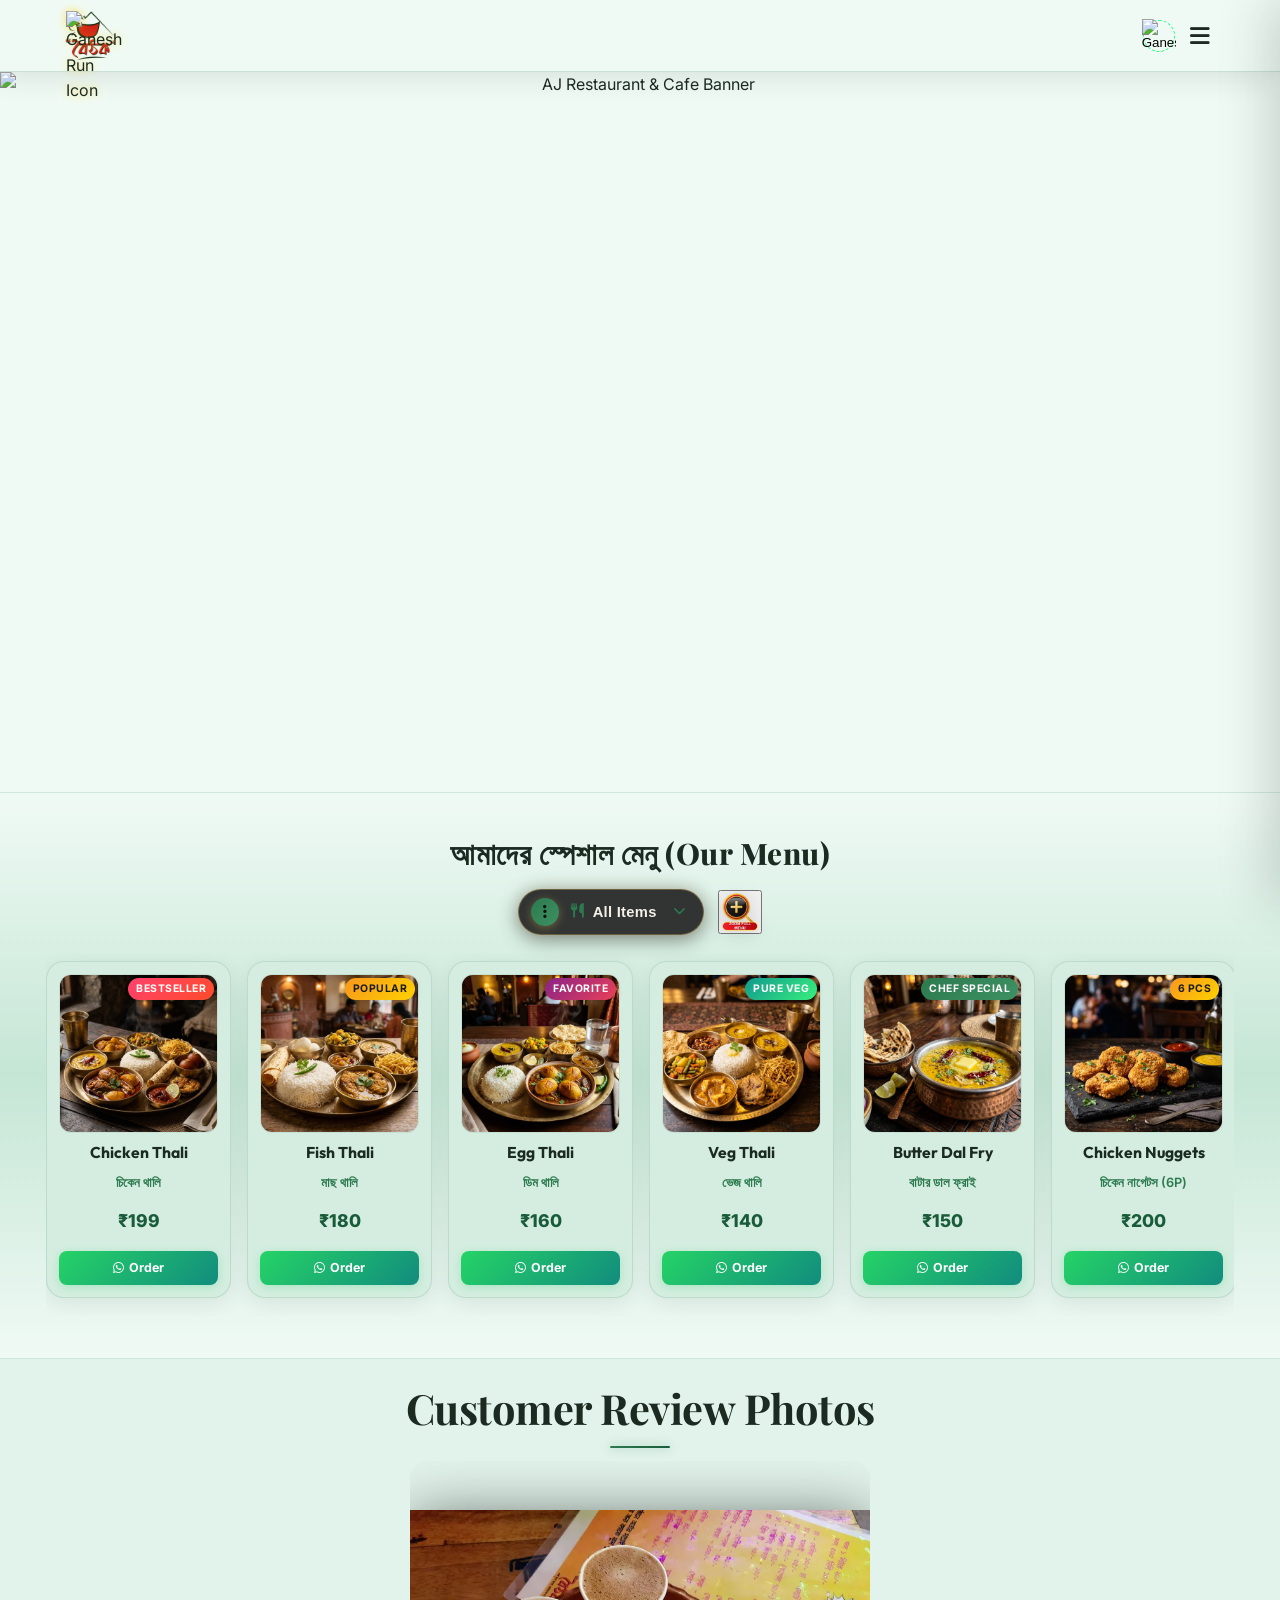
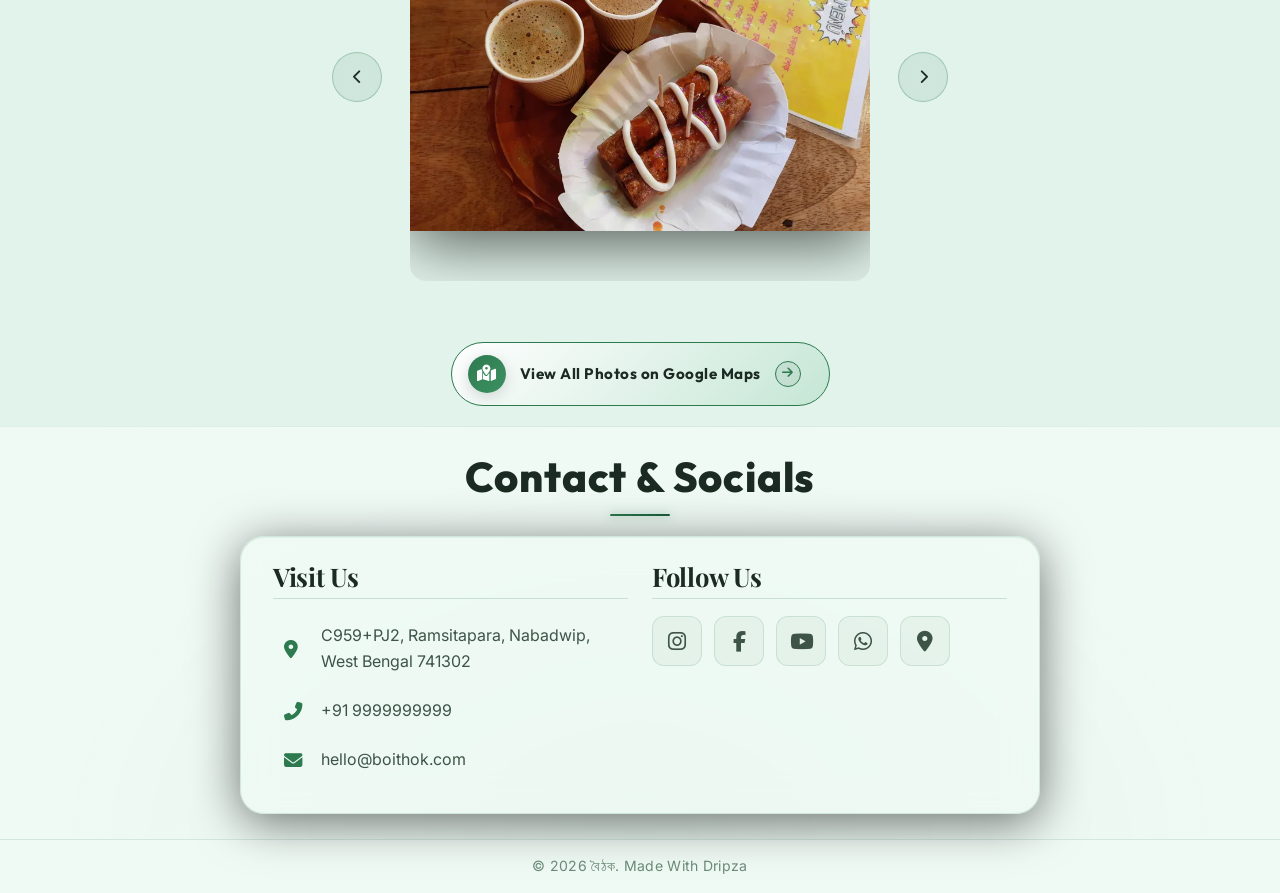
==== commit 2423f7bd: "Update search input keypad dismiss on enter" ====
--- a/index.html
+++ b/index.html
@@ -716,7 +716,7 @@
 
                     <div class="search-box-wrapper">
                         <i class="fas fa-search"></i>
-                        <input type="text" id="modal-menu-search-input" placeholder="খাবারের নাম লিখে খুঁজুন (Search dishes...)" autocomplete="off">
+                        <input type="text" id="modal-menu-search-input" placeholder="খাবারের নাম লিখে খুঁজুন (Search dishes...)" autocomplete="off" enterkeyhint="search">
                         <button type="button" id="modal-menu-search-clear" class="search-clear-btn" aria-label="Clear search" title="à¦®à§à¦›à§‡ à¦«à§‡à¦²à§à¦¨ (Clear)">
                             <i class="fas fa-times"></i>
                         </button>
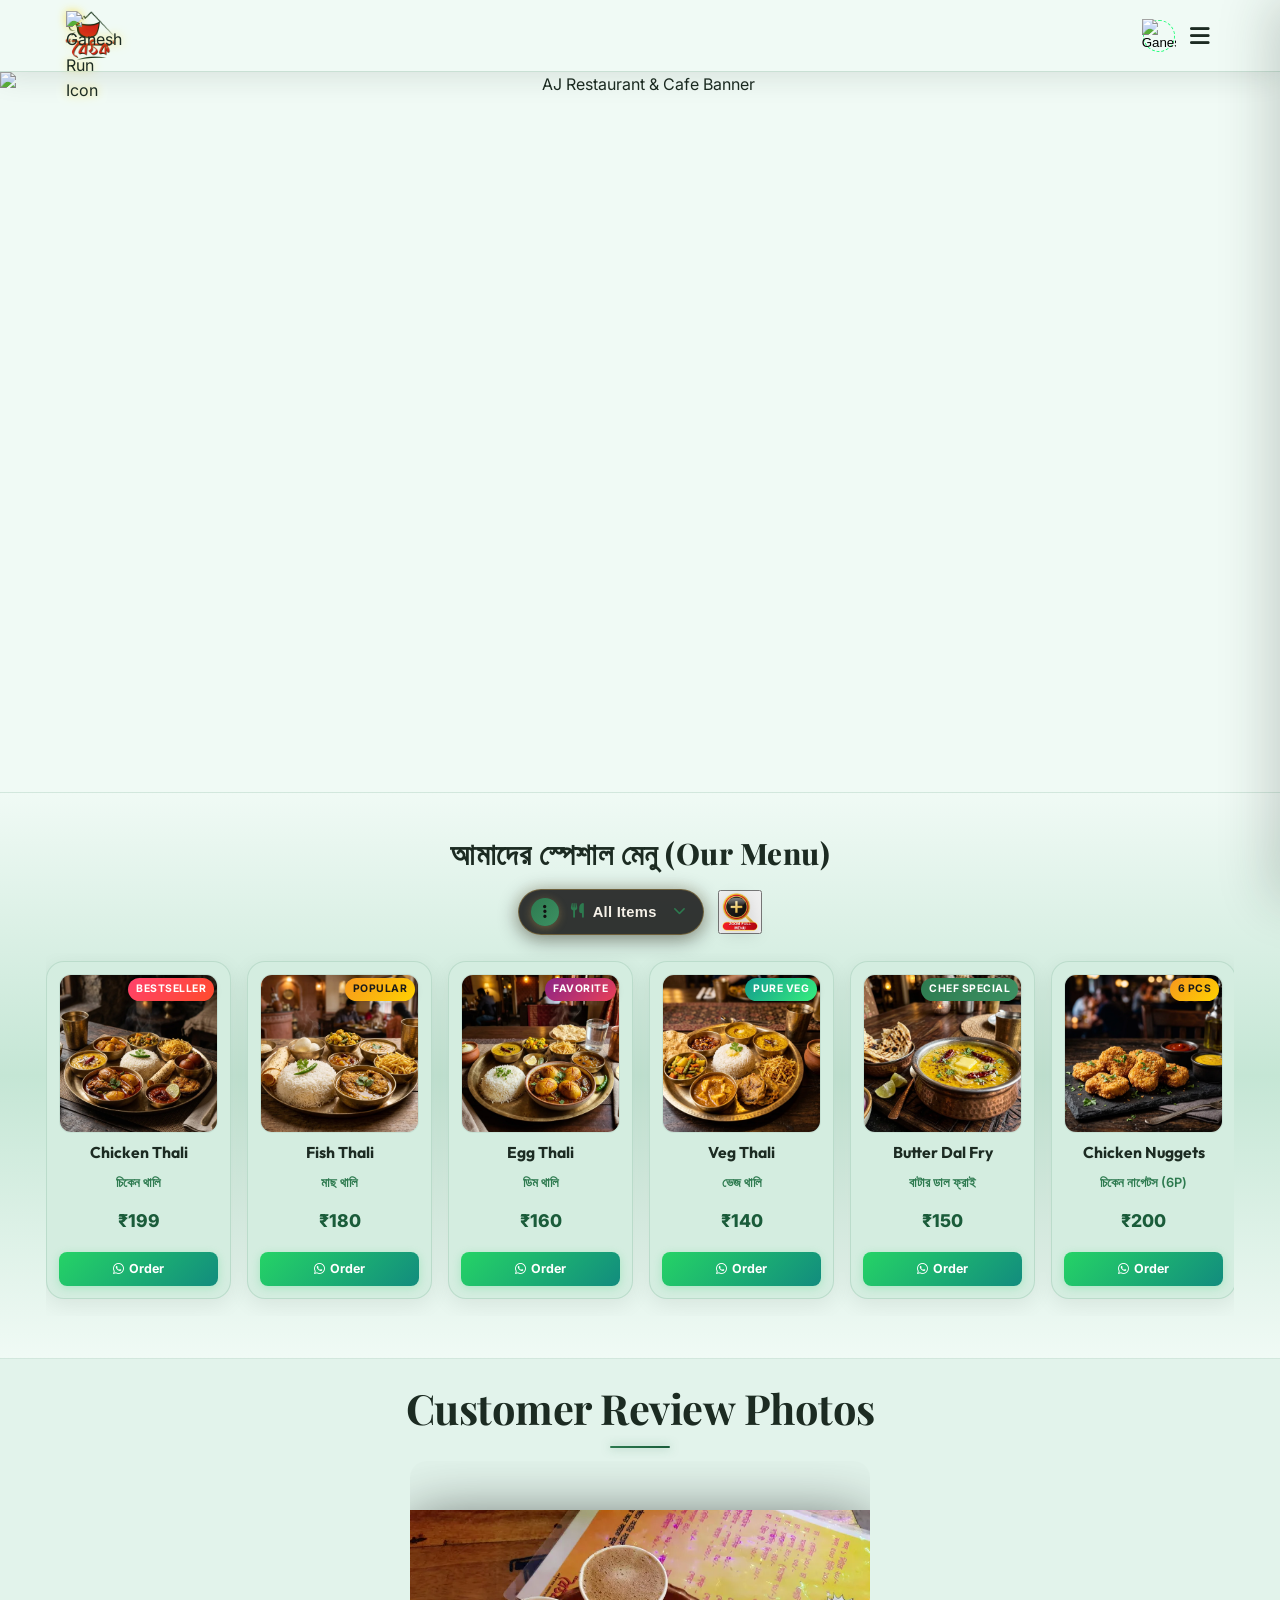
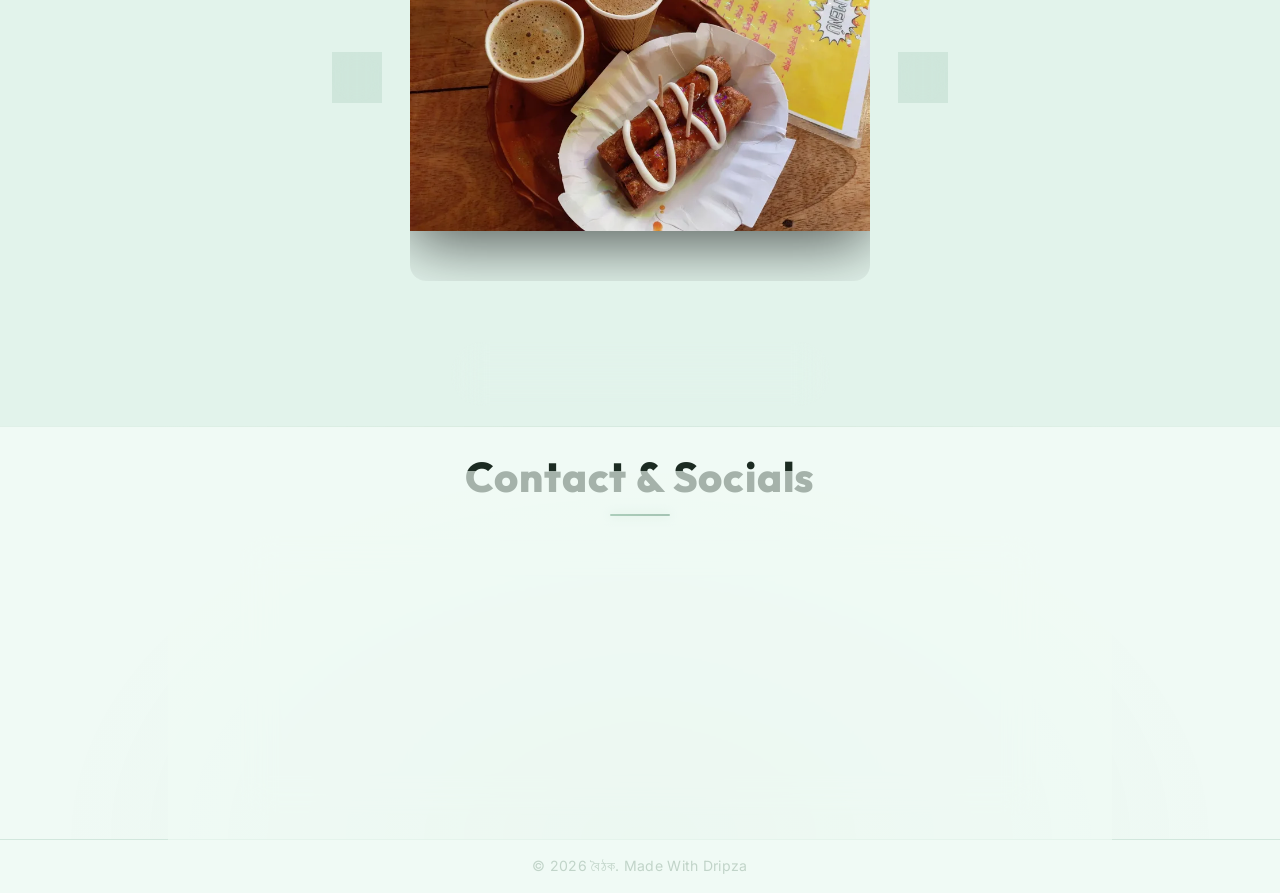
==== commit cc519d63: "perf: smooth scroll - passive listeners, momentum drag, remove backdrop-filter, pause animation on s" ====
--- a/index.html
+++ b/index.html
@@ -1169,6 +1169,6 @@
         </div>
     </div>
 
-    <script src="script.js"></script>
+    <script src="script.js?v=1.4"></script>
 </body>
 </html>
--- a/styles.css
+++ b/styles.css
@@ -2706,8 +2706,6 @@
     font-size: 0.92rem;
     font-weight: 600;
     cursor: pointer;
-    backdrop-filter: blur(12px);
-    -webkit-backdrop-filter: blur(12px);
     box-shadow: 0 4px 20px rgba(0, 0, 0, 0.45), 0 0 15px rgba(201, 162, 75, 0.15);
     transition: all 0.3s cubic-bezier(0.25, 0.8, 0.25, 1);
     user-select: none;
@@ -2829,6 +2827,9 @@
     padding-right: 4px;
     scrollbar-width: thin;
     scrollbar-color: rgba(201, 162, 75, 0.6) rgba(255, 255, 255, 0.05);
+    will-change: scroll-position;
+    transform: translateZ(0);
+    -webkit-transform: translateZ(0);
 }
 
 .menu-filter-dropdown-list::-webkit-scrollbar {
@@ -2988,7 +2989,7 @@
     overflow-x: auto;
     overflow-y: hidden;
     scroll-behavior: smooth;
-    scroll-snap-type: x mandatory;
+    scroll-snap-type: x proximity;
     -webkit-overflow-scrolling: touch;
     padding: 8px 6px 18px;
     width: 100%;
@@ -3029,12 +3030,12 @@
     padding: 12px;
     text-align: center;
     box-shadow: 0 6px 22px rgba(0, 0, 0, 0.07) !important;
-    backdrop-filter: blur(12px);
-    -webkit-backdrop-filter: blur(12px);
     transition: transform 0.35s cubic-bezier(0.2, 0.8, 0.2, 1), border-color 0.35s ease, box-shadow 0.35s ease;
     animation: floatMenuItem 4.5s ease-in-out infinite alternate;
     user-select: none;
     position: relative;
+    will-change: transform;
+    contain: layout style;
 }
 
 .food-menu-card:nth-child(even) { animation-delay: 0.8s; }
@@ -3278,8 +3279,6 @@
     position: absolute;
     inset: 0;
     background: rgba(0, 0, 0, 0.72);
-    backdrop-filter: blur(12px);
-    -webkit-backdrop-filter: blur(12px);
 }
 
 .full-menu-modal-container {
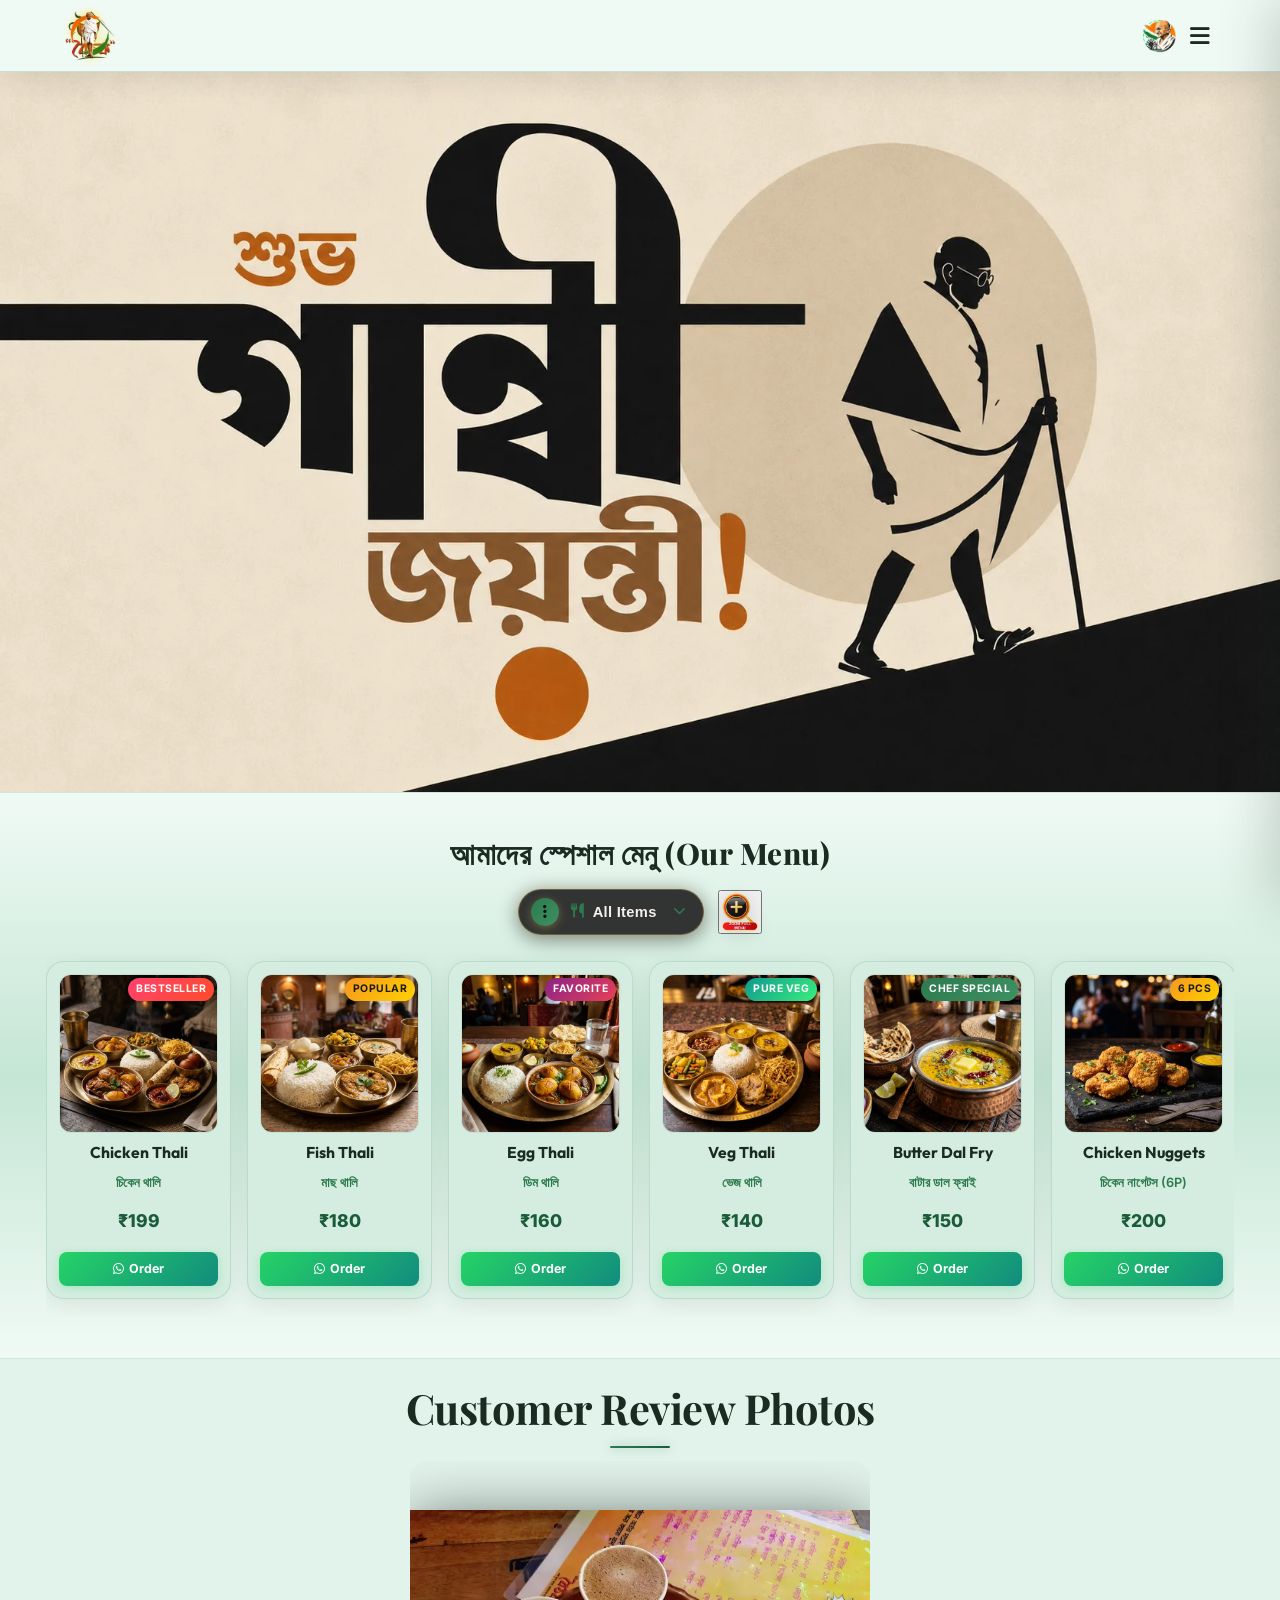
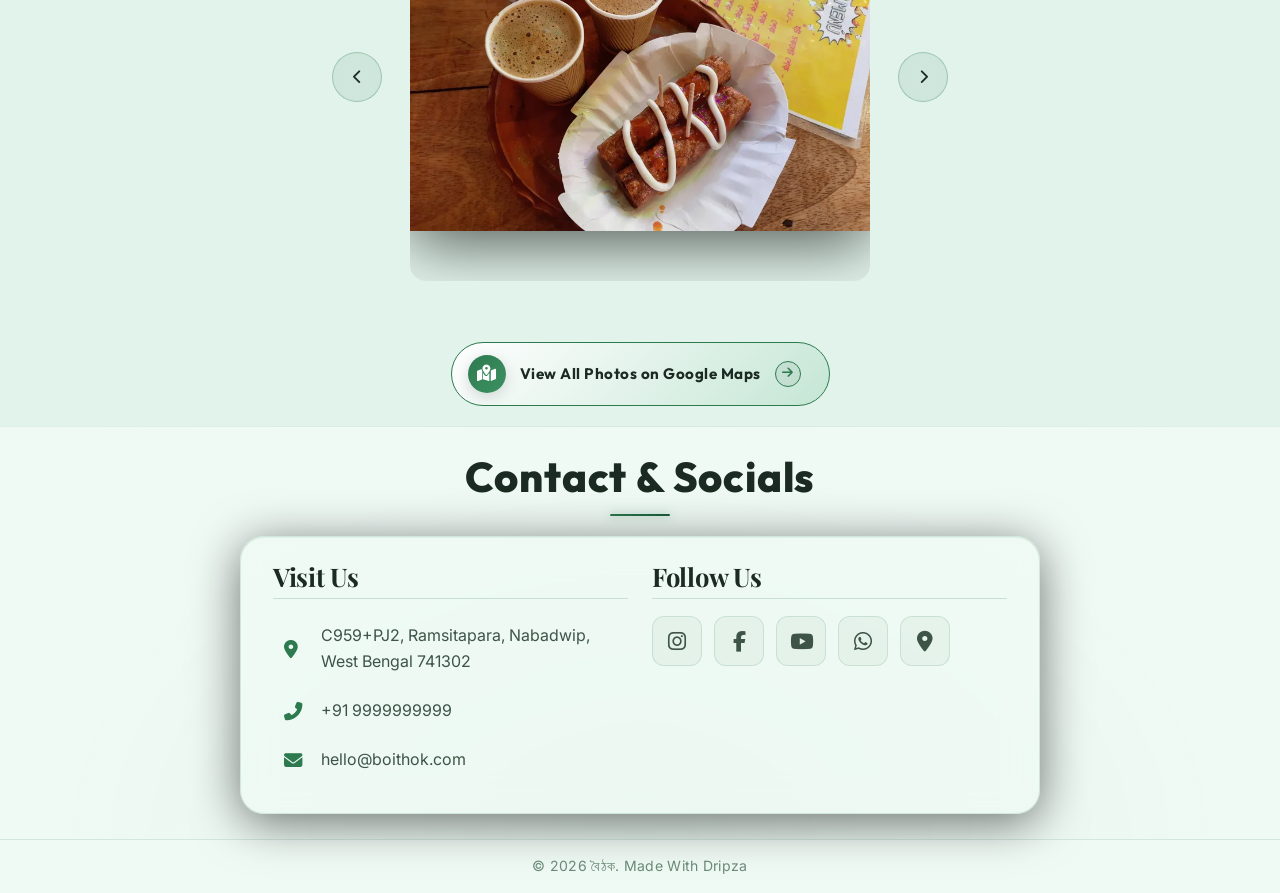
==== commit 34ea538c: "update: add Gandhi Jayanti assets and update header" ====
--- a/index.html
+++ b/index.html
@@ -24,13 +24,13 @@
         <div class="logo-container">
             <img src="assets/boithok_logo.webp" alt="বৈঠক Logo" class="logo-brand-img">
             <div class="logo-text-wrapper">
-                <span class="animated-football-header" title="Ganesh Chaturthi Special">
-                    <img src="assets/ganesh_run_icon.webp" alt="Ganesh Run Icon" style="object-fit: contain; filter: drop-shadow(0 0 5px rgba(255, 215, 0, 0.6));">
+                <span class="animated-football-header" title="Gandhi Jayanti Special">
+                    <img src="assets/gandhi_jayanti_run_icon.webp" alt="Gandhi Jayanti Run Icon" style="object-fit: contain; filter: drop-shadow(0 0 5px rgba(255, 215, 0, 0.6));">
                 </span>
                 <span class="logo-text">বৈঠক</span>
             </div>
         </div>
-        <span class="rath-yatra-header-text">শুভ বিশ্বকর্মা পূজা!</span>
+        <span class="rath-yatra-header-text">শুভ গান্ধী জয়ন্তী!</span>
         <ul class="nav-links">
             <li><a href="#home">Home</a></li>
             <li><a href="#menu">Menu</a></li>
@@ -39,10 +39,10 @@
         </ul>
         <div class="navbar-actions">
             <!-- Rakhi Purnima Button for Poster -->
-            <button class="fifa-btn" id="open-promo-modal-direct-btn" title="Show Ganesh Chaturthi Special Poster">
+            <button class="fifa-btn" id="open-promo-modal-direct-btn" title="Show Gandhi Jayanti Special Poster">
                 <div class="fifa-container">
                     <div class="fifa-magic-ring"></div>
-                    <img src="assets/ganesh_icon.webp" alt="Ganesh Special" class="fifa-svg" style="object-fit: contain;">
+                    <img src="assets/gandhi_jayanti_icon.webp" alt="Gandhi Jayanti Special" class="fifa-svg" style="object-fit: contain;">
                 </div>
             </button>
             
@@ -55,7 +55,7 @@
     <!-- Hero Section -->
     <section id="home" class="hero">
         <div class="hero-bg banner-box">
-            <img src="assets/aj_restaurant_banner_1.webp" alt="AJ Restaurant & Cafe Banner" class="active">
+            <img src="assets/gandhi_jayanti_banner_1.webp" alt="Gandhi Jayanti Banner" class="active">
             <img src="assets/banner_1.webp" alt="বৈঠক Banner 1">
             <img src="assets/banner_2.webp" alt="বৈঠক Banner 2">
             <img src="assets/banner_3.webp" alt="বৈঠক Banner 3">
--- a/styles.css
+++ b/styles.css
@@ -2991,6 +2991,7 @@
     scroll-behavior: smooth;
     scroll-snap-type: x proximity;
     -webkit-overflow-scrolling: touch;
+    touch-action: pan-x pan-y;
     padding: 8px 6px 18px;
     width: 100%;
     cursor: grab;
@@ -4085,3 +4086,10 @@
         font-size: 0.7rem;
     }
 }
+
+/* Mobile touch vertical page scroll compatibility */
+.main-menu-scroll-wrapper,
+.main-menu-scroll-track,
+.main-menu-scroll-track .food-menu-card {
+    touch-action: pan-x pan-y !important;
+}
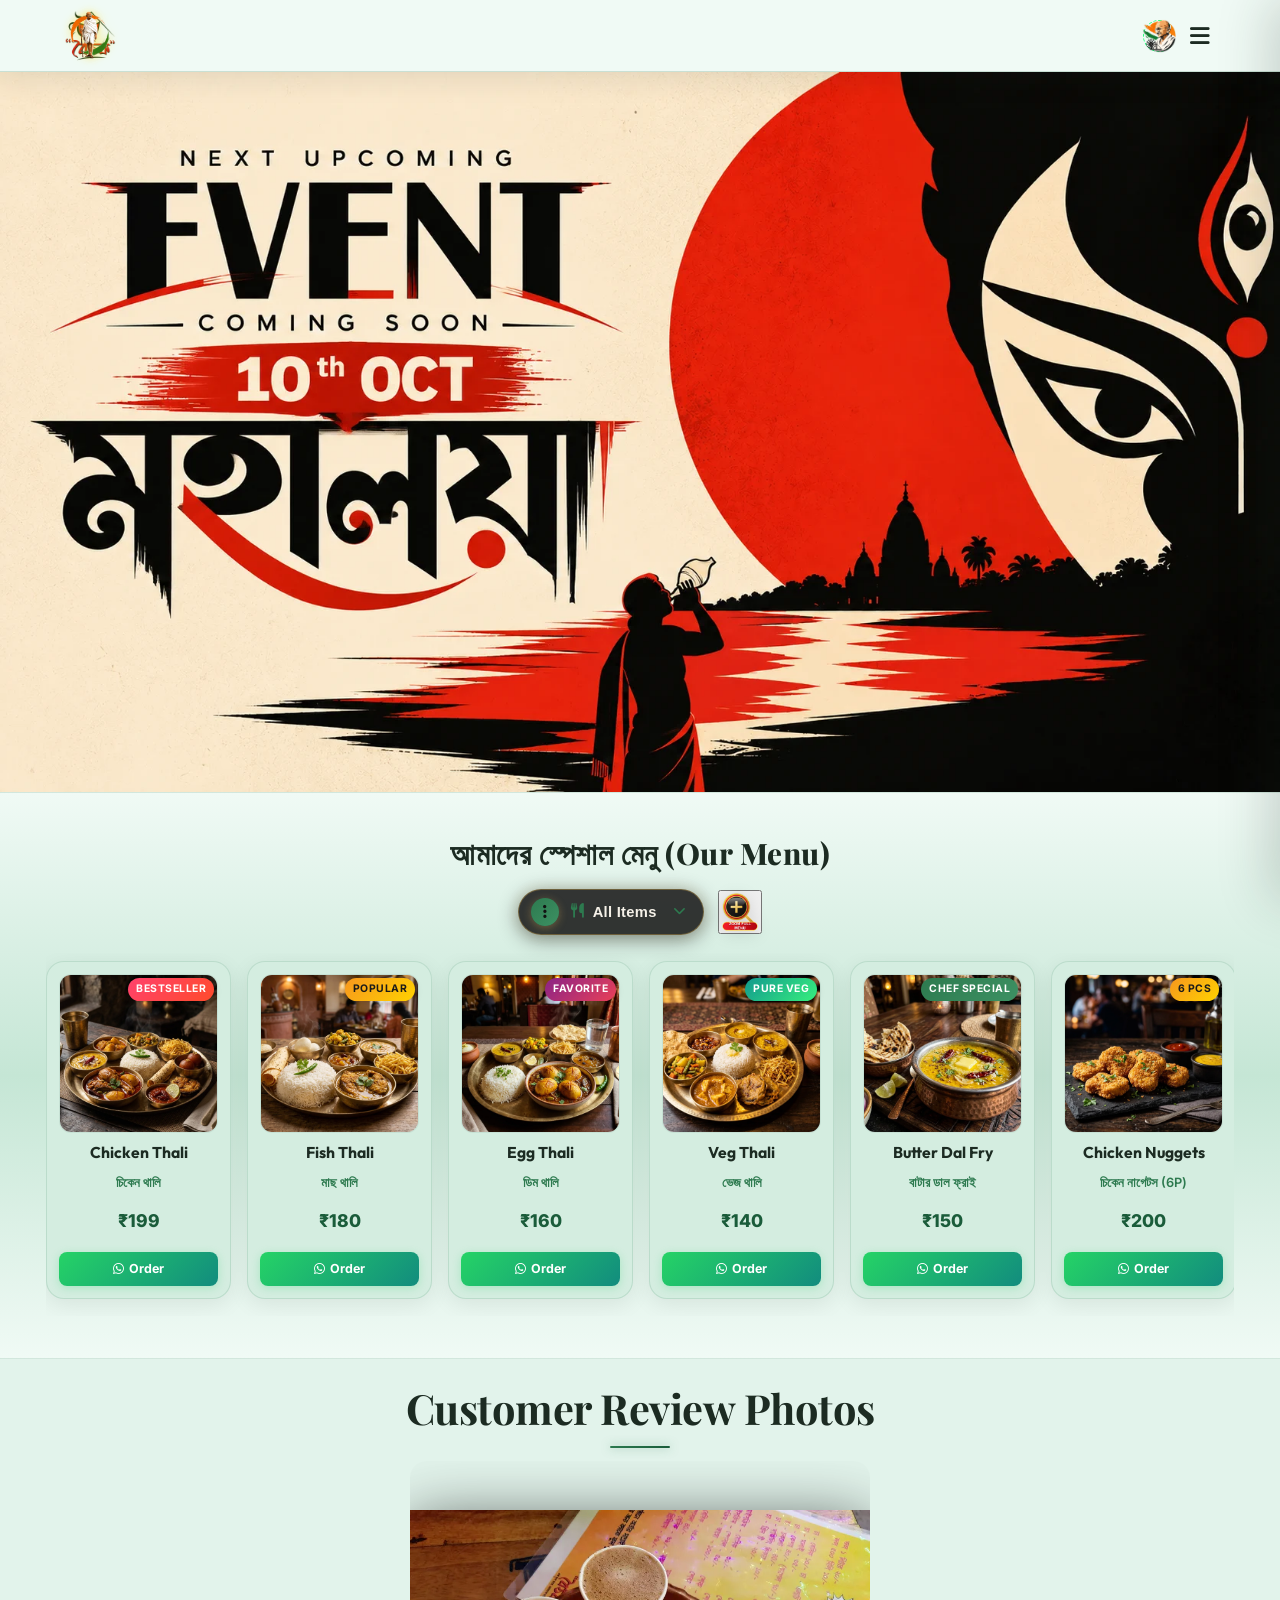
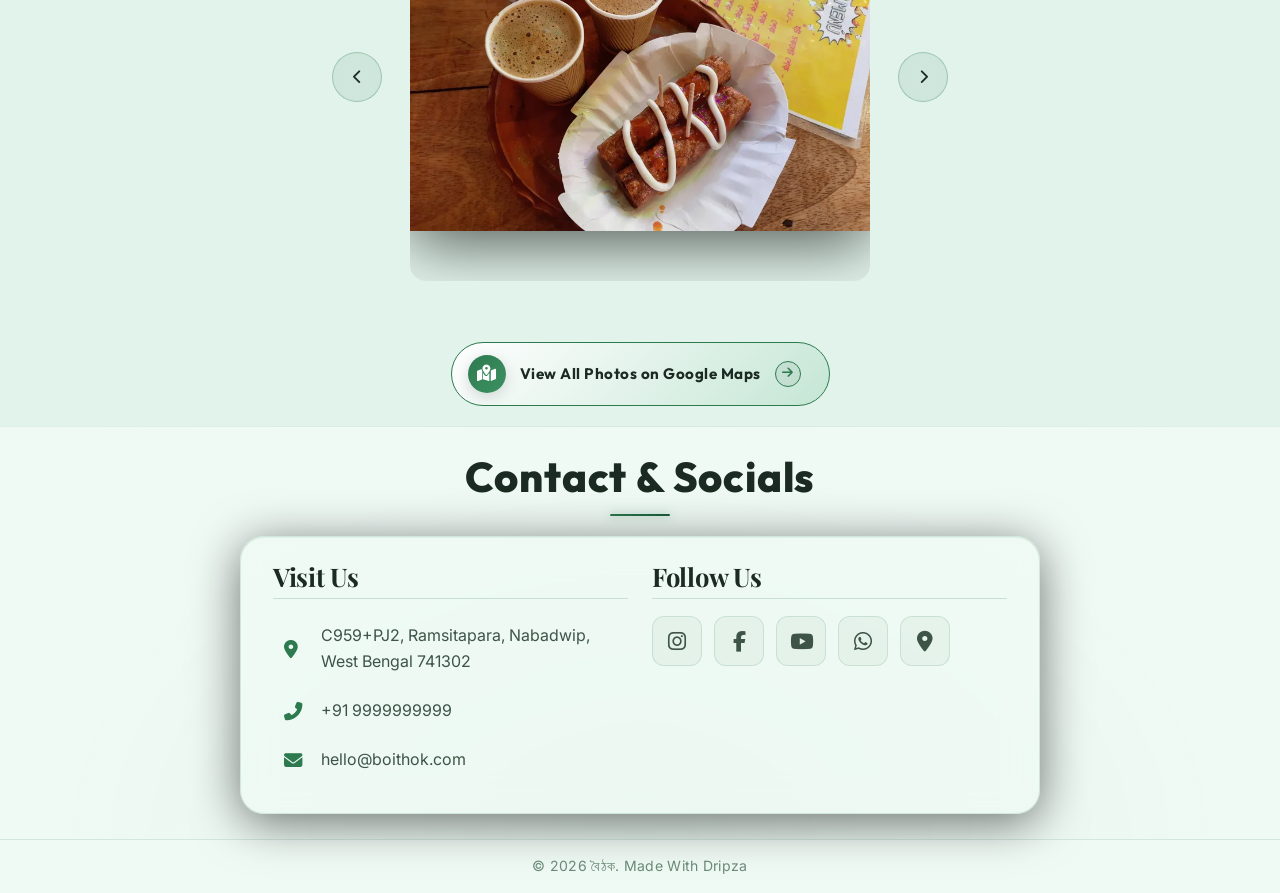
==== commit e6f44519: "Update website content and assets" ====
--- a/index.html
+++ b/index.html
@@ -30,7 +30,7 @@
                 <span class="logo-text">বৈঠক</span>
             </div>
         </div>
-        <span class="rath-yatra-header-text">শুভ গান্ধী জয়ন্তী!</span>
+        <span class="rath-yatra-header-text">hello evryone</span>
         <ul class="nav-links">
             <li><a href="#home">Home</a></li>
             <li><a href="#menu">Menu</a></li>
@@ -55,7 +55,7 @@
     <!-- Hero Section -->
     <section id="home" class="hero">
         <div class="hero-bg banner-box">
-            <img src="assets/gandhi_jayanti_banner_1.webp" alt="Gandhi Jayanti Banner" class="active">
+            <img src="assets/mahalaya_festival_banner_1.webp" alt="Mahalaya Festival Banner" class="active">
             <img src="assets/banner_1.webp" alt="বৈঠক Banner 1">
             <img src="assets/banner_2.webp" alt="বৈঠক Banner 2">
             <img src="assets/banner_3.webp" alt="বৈঠক Banner 3">
--- a/styles.css
+++ b/styles.css
@@ -1121,6 +1121,7 @@
     font-weight: 800;
     letter-spacing: 0.5px;
     color: #8B1A1A;
+    text-shadow: 0 1px 2px rgba(0, 0, 0, 0.15);
     white-space: nowrap;
     opacity: 0;
     pointer-events: none;
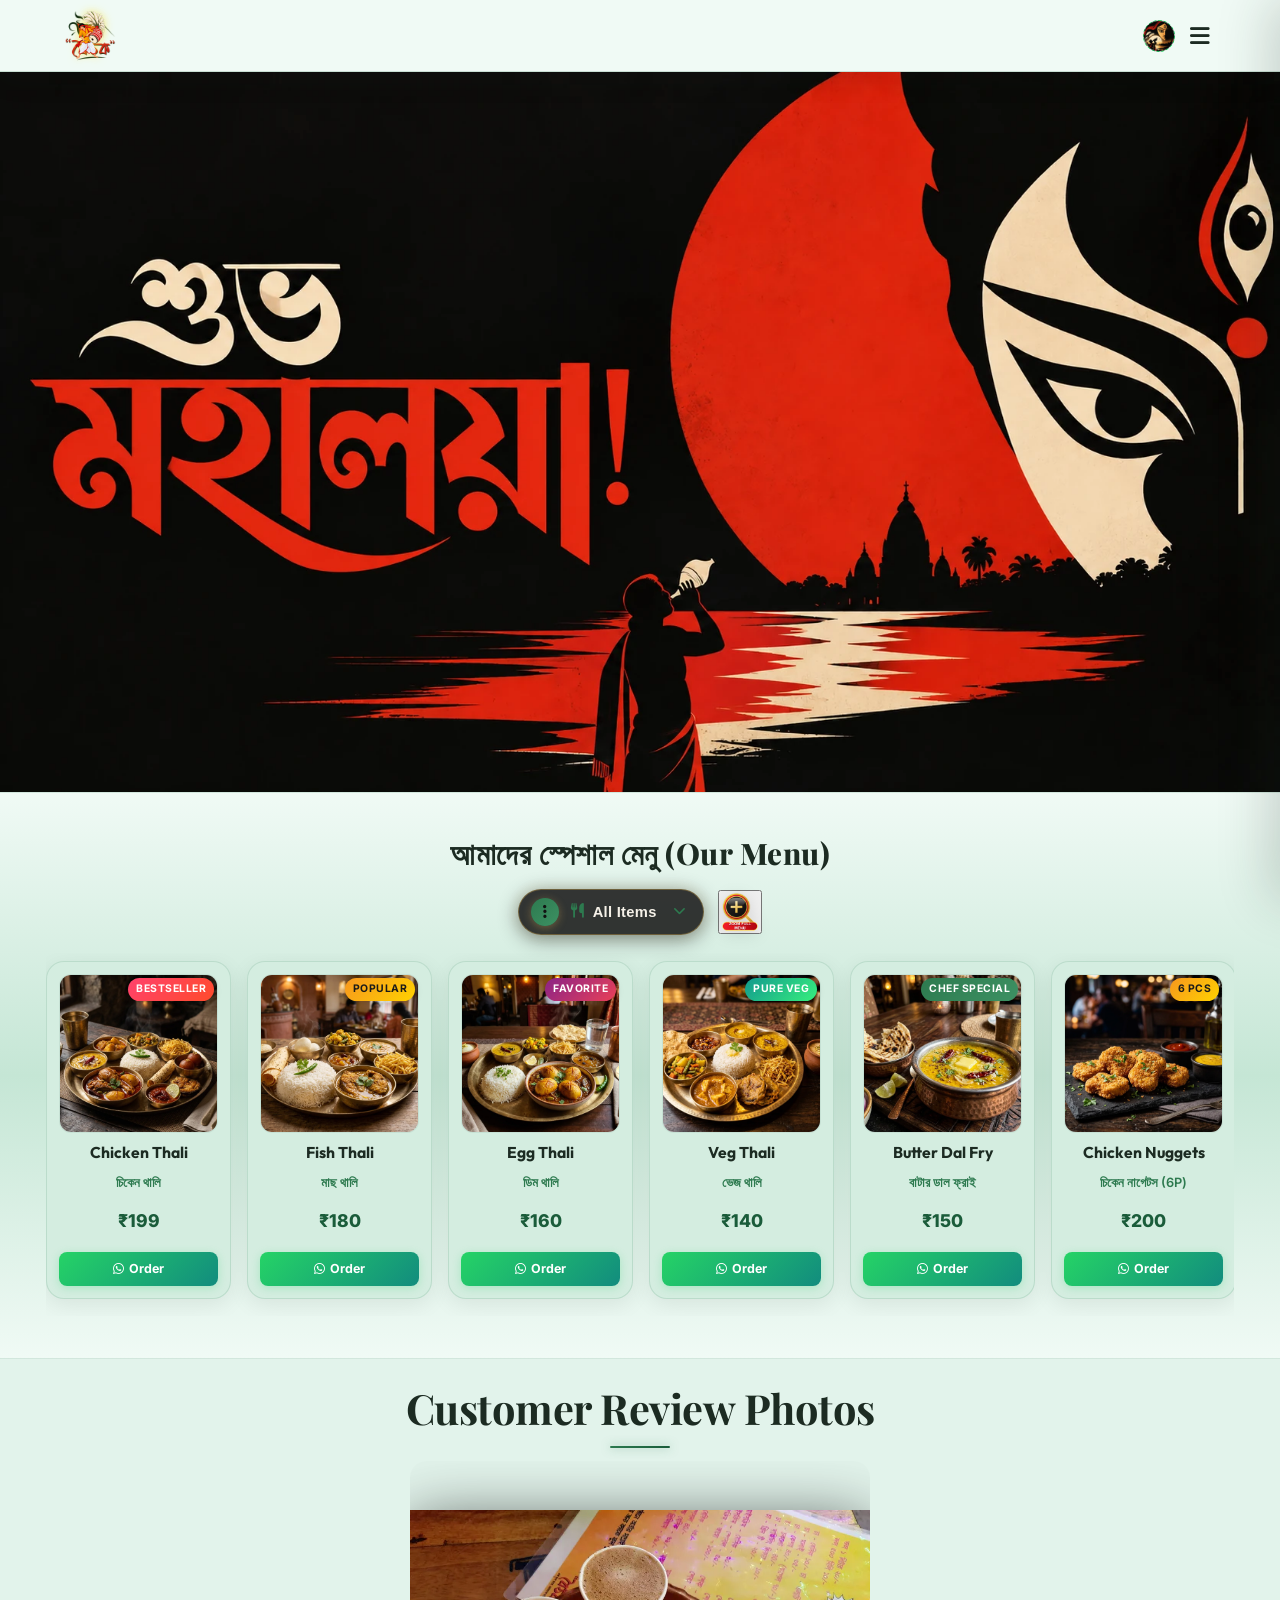
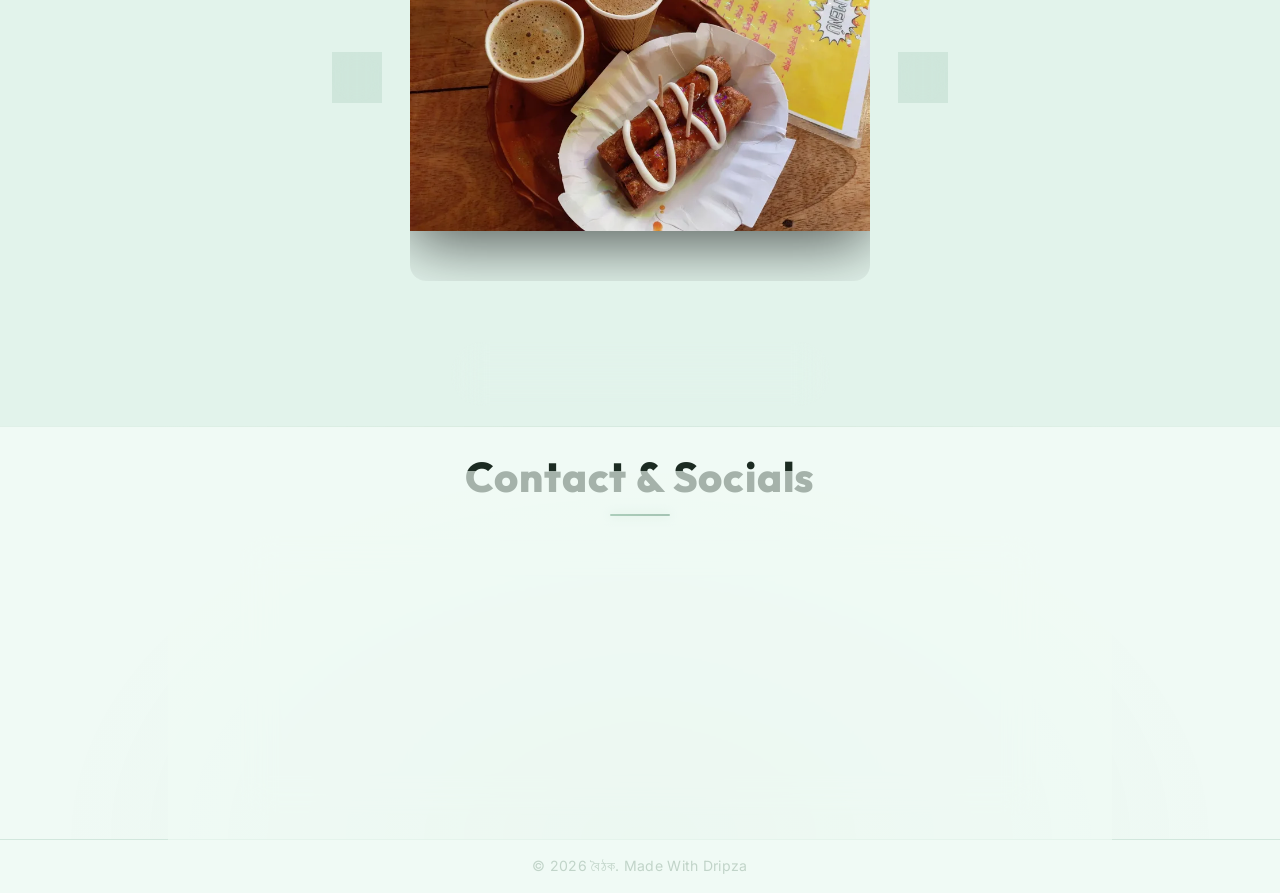
==== commit b2226016: "Update: Mahalaya festival banner and web icons" ====
--- a/index.html
+++ b/index.html
@@ -1,4 +1,4 @@
-﻿<!DOCTYPE html>
+<!DOCTYPE html>
 <html lang="bn">
 <head>
     <meta charset="UTF-8">
@@ -24,13 +24,13 @@
         <div class="logo-container">
             <img src="assets/boithok_logo.webp" alt="বৈঠক Logo" class="logo-brand-img">
             <div class="logo-text-wrapper">
-                <span class="animated-football-header" title="Gandhi Jayanti Special">
-                    <img src="assets/gandhi_jayanti_run_icon.webp" alt="Gandhi Jayanti Run Icon" style="object-fit: contain; filter: drop-shadow(0 0 5px rgba(255, 215, 0, 0.6));">
+                <span class="animated-football-header" title="Mahalaya Special">
+                    <img src="assets/mahalaya_web_run_icon.webp" alt="Mahalaya Run Icon" style="object-fit: contain; filter: drop-shadow(0 0 5px rgba(255, 215, 0, 0.6));">
                 </span>
                 <span class="logo-text">বৈঠক</span>
             </div>
         </div>
-        <span class="rath-yatra-header-text">hello evryone</span>
+        <span class="rath-yatra-header-text">শুভ মহালয়া!</span>
         <ul class="nav-links">
             <li><a href="#home">Home</a></li>
             <li><a href="#menu">Menu</a></li>
@@ -39,10 +39,10 @@
         </ul>
         <div class="navbar-actions">
             <!-- Rakhi Purnima Button for Poster -->
-            <button class="fifa-btn" id="open-promo-modal-direct-btn" title="Show Gandhi Jayanti Special Poster">
+            <button class="fifa-btn" id="open-promo-modal-direct-btn" title="Show Mahalaya Special Poster">
                 <div class="fifa-container">
                     <div class="fifa-magic-ring"></div>
-                    <img src="assets/gandhi_jayanti_icon.webp" alt="Gandhi Jayanti Special" class="fifa-svg" style="object-fit: contain;">
+                    <img src="assets/mahalaya_web_icon.webp" alt="Mahalaya Special" class="fifa-svg" style="object-fit: contain;">
                 </div>
             </button>
             
@@ -55,7 +55,7 @@
     <!-- Hero Section -->
     <section id="home" class="hero">
         <div class="hero-bg banner-box">
-            <img src="assets/mahalaya_festival_banner_1.webp" alt="Mahalaya Festival Banner" class="active">
+            <img src="assets/festival_special_banner_1.webp" alt="Mahalaya Festival Banner" class="active">
             <img src="assets/banner_1.webp" alt="বৈঠক Banner 1">
             <img src="assets/banner_2.webp" alt="বৈঠক Banner 2">
             <img src="assets/banner_3.webp" alt="বৈঠক Banner 3">
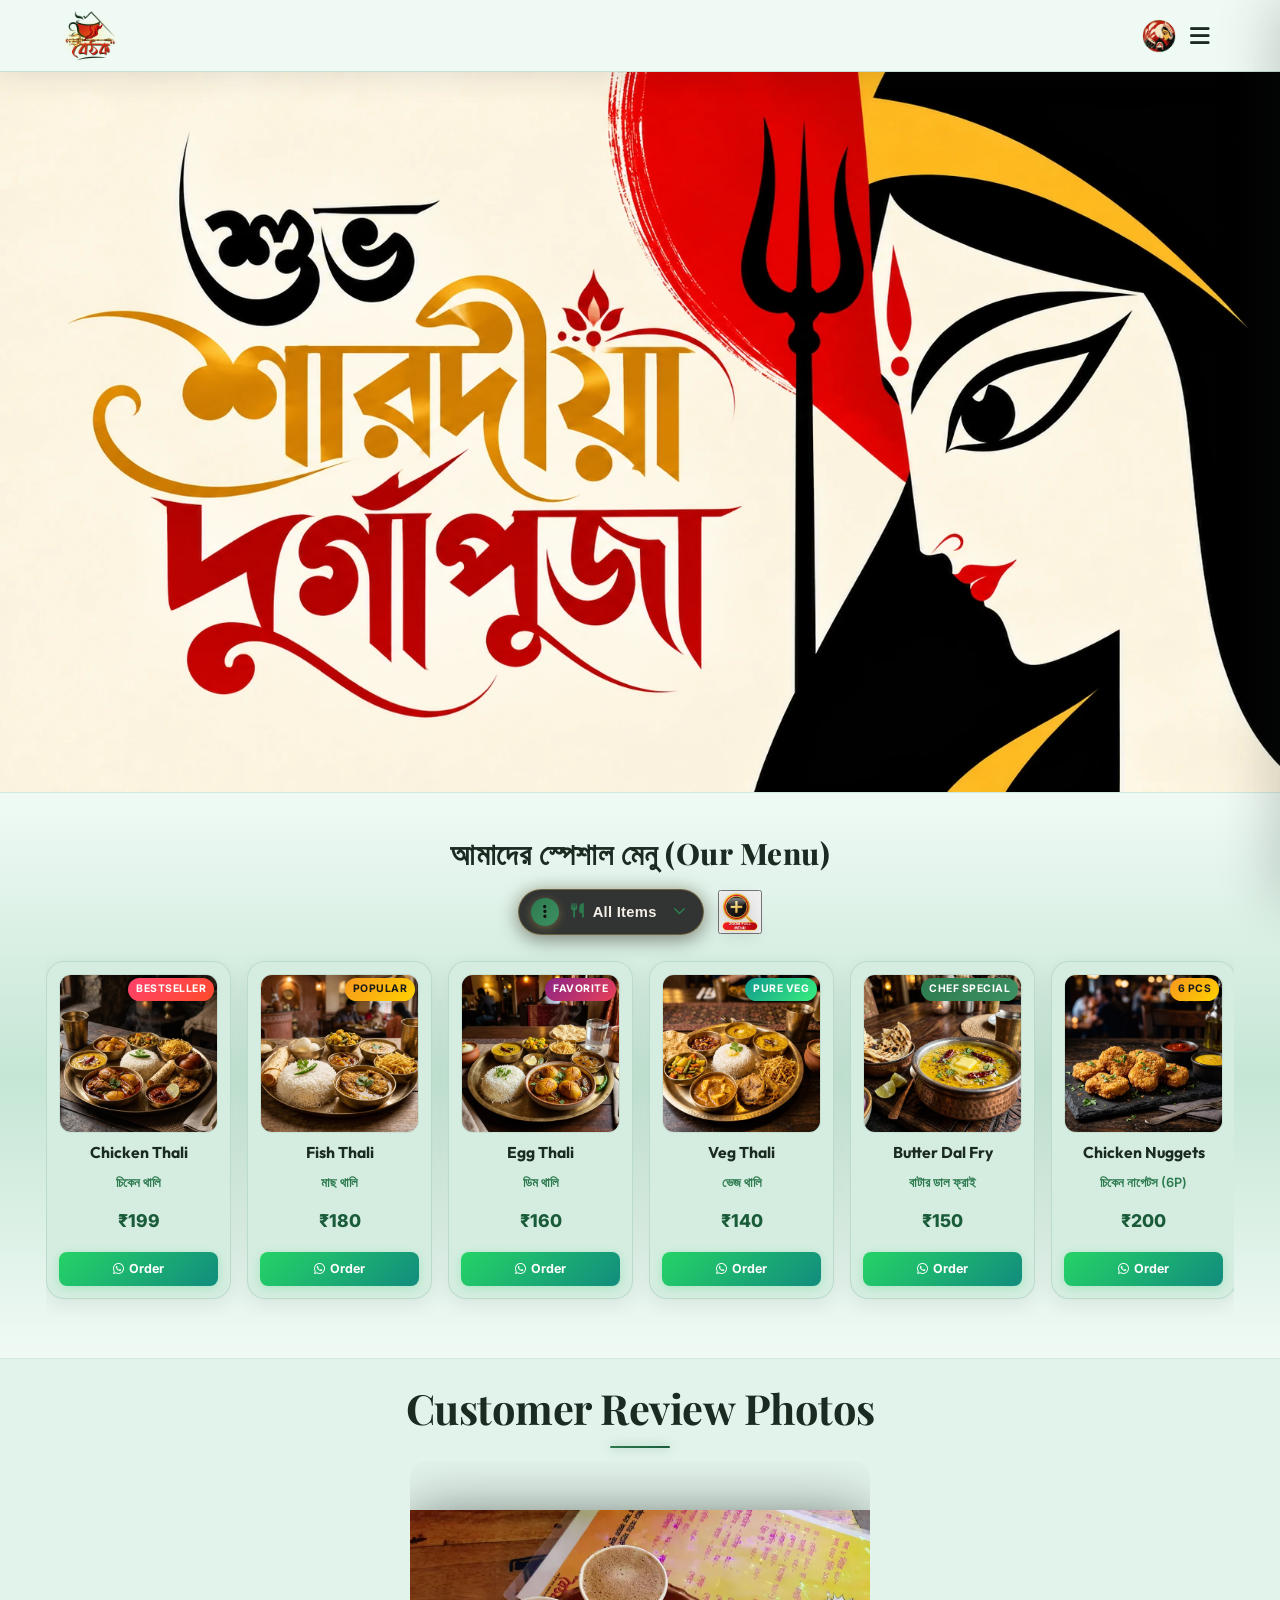
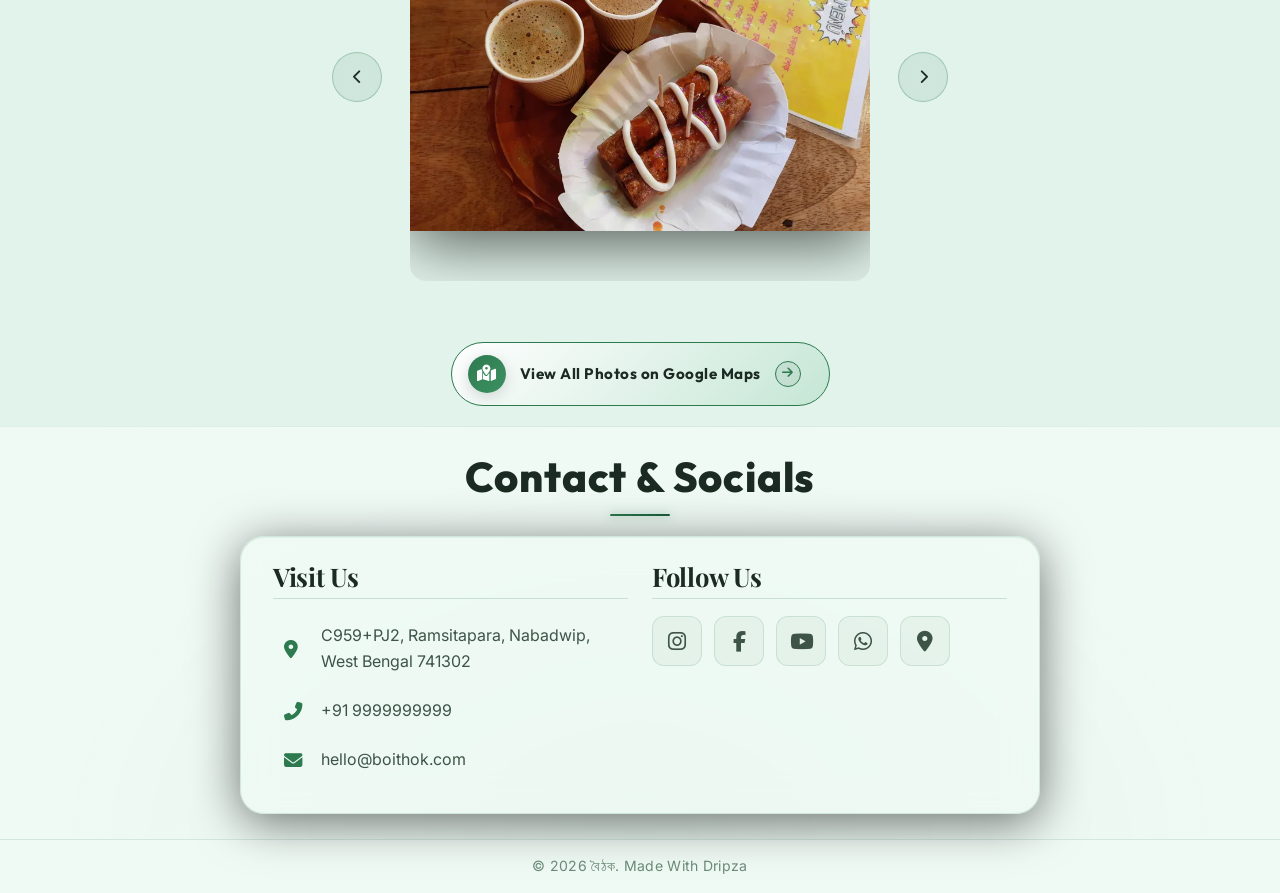
==== commit 72cc38d3: "update" ====
--- a/index.html
+++ b/index.html
@@ -1,4 +1,4 @@
-<!DOCTYPE html>
+﻿<!DOCTYPE html>
 <html lang="bn">
 <head>
     <meta charset="UTF-8">
@@ -25,12 +25,12 @@
             <img src="assets/boithok_logo.webp" alt="বৈঠক Logo" class="logo-brand-img">
             <div class="logo-text-wrapper">
                 <span class="animated-football-header" title="Mahalaya Special">
-                    <img src="assets/mahalaya_web_run_icon.webp" alt="Mahalaya Run Icon" style="object-fit: contain; filter: drop-shadow(0 0 5px rgba(255, 215, 0, 0.6));">
+                    <img src="assets/durga_puja_web_run_icon.webp" alt="Mahalaya Run Icon" style="object-fit: contain; filter: drop-shadow(0 0 5px rgba(255, 215, 0, 0.6));">
                 </span>
                 <span class="logo-text">বৈঠক</span>
             </div>
         </div>
-        <span class="rath-yatra-header-text">শুভ মহালয়া!</span>
+        <span class="rath-yatra-header-text">শুভ শারদীয়া দুর্গাপূজা</span>
         <ul class="nav-links">
             <li><a href="#home">Home</a></li>
             <li><a href="#menu">Menu</a></li>
@@ -42,7 +42,7 @@
             <button class="fifa-btn" id="open-promo-modal-direct-btn" title="Show Mahalaya Special Poster">
                 <div class="fifa-container">
                     <div class="fifa-magic-ring"></div>
-                    <img src="assets/mahalaya_web_icon.webp" alt="Mahalaya Special" class="fifa-svg" style="object-fit: contain;">
+                    <img src="assets/durga_puja_web_icon.webp" alt="Mahalaya Special" class="fifa-svg" style="object-fit: contain;">
                 </div>
             </button>
             
@@ -55,7 +55,7 @@
     <!-- Hero Section -->
     <section id="home" class="hero">
         <div class="hero-bg banner-box">
-            <img src="assets/festival_special_banner_1.webp" alt="Mahalaya Festival Banner" class="active">
+            <img src="assets/modern_durga_puja_greeting_banner.webp" alt="Durga Puja Festival Banner" class="active">
             <img src="assets/banner_1.webp" alt="বৈঠক Banner 1">
             <img src="assets/banner_2.webp" alt="বৈঠক Banner 2">
             <img src="assets/banner_3.webp" alt="বৈঠক Banner 3">
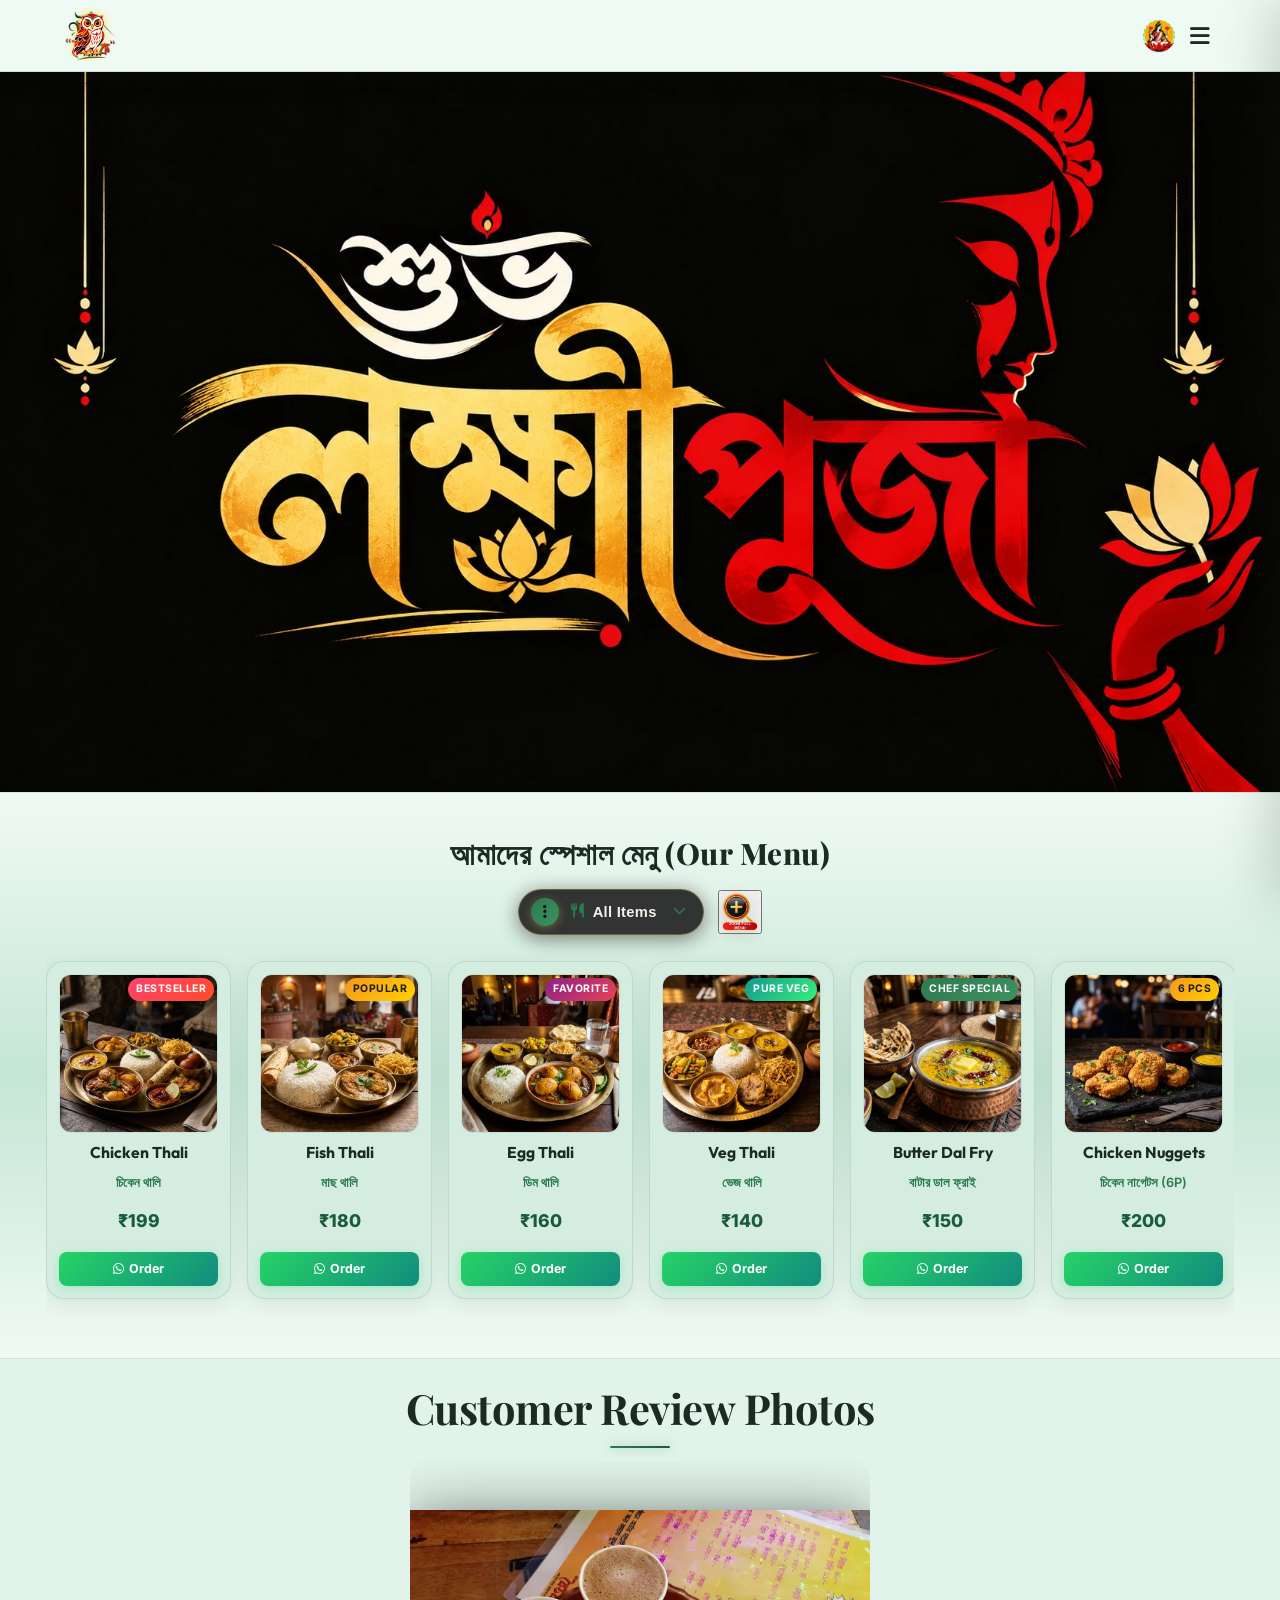
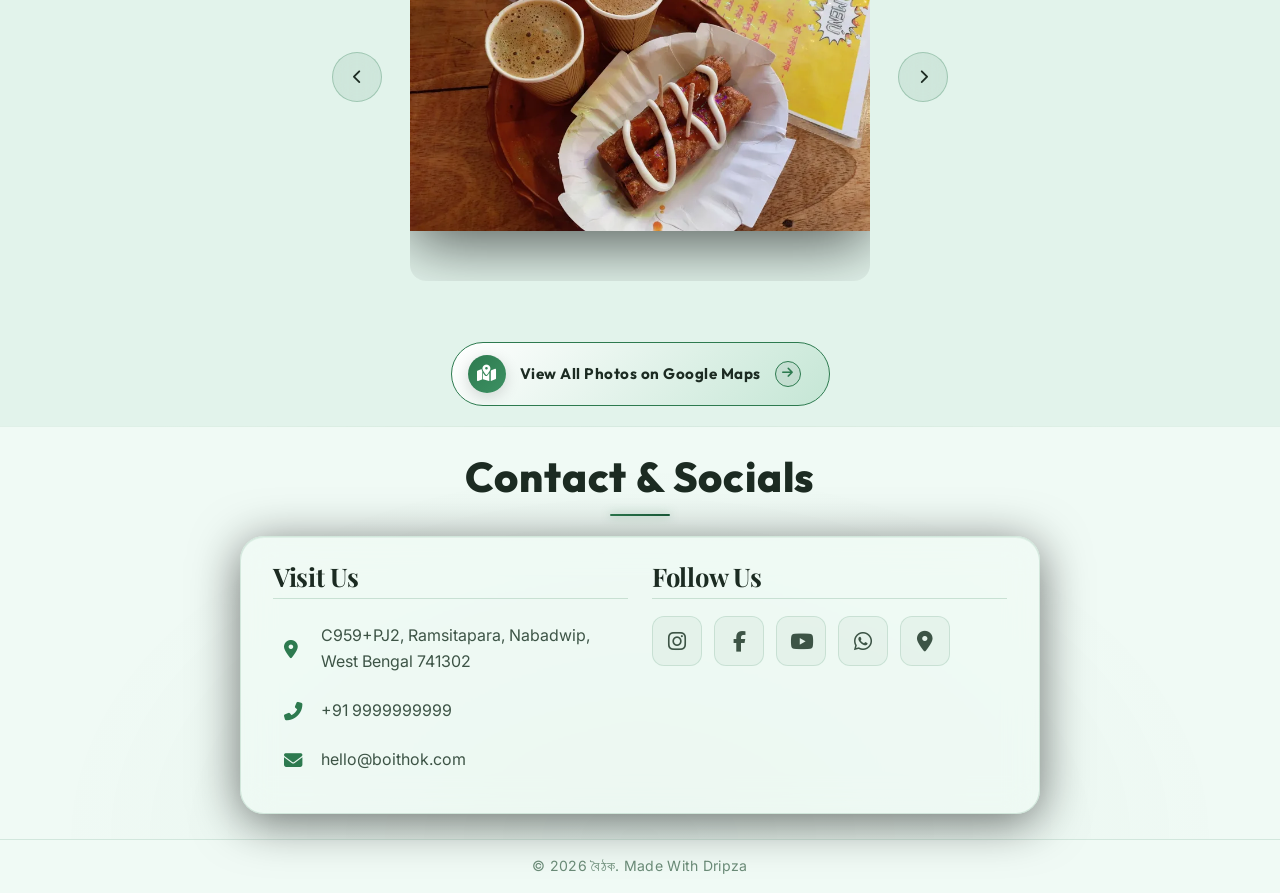
==== commit 7d91d157: "update" ====
--- a/index.html
+++ b/index.html
@@ -25,12 +25,12 @@
             <img src="assets/boithok_logo.webp" alt="বৈঠক Logo" class="logo-brand-img">
             <div class="logo-text-wrapper">
                 <span class="animated-football-header" title="Mahalaya Special">
-                    <img src="assets/durga_puja_web_run_icon.webp" alt="Mahalaya Run Icon" style="object-fit: contain; filter: drop-shadow(0 0 5px rgba(255, 215, 0, 0.6));">
+                    <img src="assets/lakshmi_puja_web_run_icon.webp" alt="Mahalaya Run Icon" style="object-fit: contain; filter: drop-shadow(0 0 5px rgba(255, 215, 0, 0.6));">
                 </span>
                 <span class="logo-text">বৈঠক</span>
             </div>
         </div>
-        <span class="rath-yatra-header-text">শুভ শারদীয়া দুর্গাপূজা</span>
+        <span class="rath-yatra-header-text">শুভ লক্ষ্মীপূজা</span>
         <ul class="nav-links">
             <li><a href="#home">Home</a></li>
             <li><a href="#menu">Menu</a></li>
@@ -42,7 +42,7 @@
             <button class="fifa-btn" id="open-promo-modal-direct-btn" title="Show Mahalaya Special Poster">
                 <div class="fifa-container">
                     <div class="fifa-magic-ring"></div>
-                    <img src="assets/durga_puja_web_icon.webp" alt="Mahalaya Special" class="fifa-svg" style="object-fit: contain;">
+                    <img src="assets/lakshmi_puja_web_icon.webp" alt="Mahalaya Special" class="fifa-svg" style="object-fit: contain;">
                 </div>
             </button>
             
@@ -55,7 +55,7 @@
     <!-- Hero Section -->
     <section id="home" class="hero">
         <div class="hero-bg banner-box">
-            <img src="assets/modern_durga_puja_greeting_banner.webp" alt="Durga Puja Festival Banner" class="active">
+            <img src="assets/lakshmi_puja_greeting_banner.webp" alt="Durga Puja Festival Banner" class="active">
             <img src="assets/banner_1.webp" alt="বৈঠক Banner 1">
             <img src="assets/banner_2.webp" alt="বৈঠক Banner 2">
             <img src="assets/banner_3.webp" alt="বৈঠক Banner 3">
